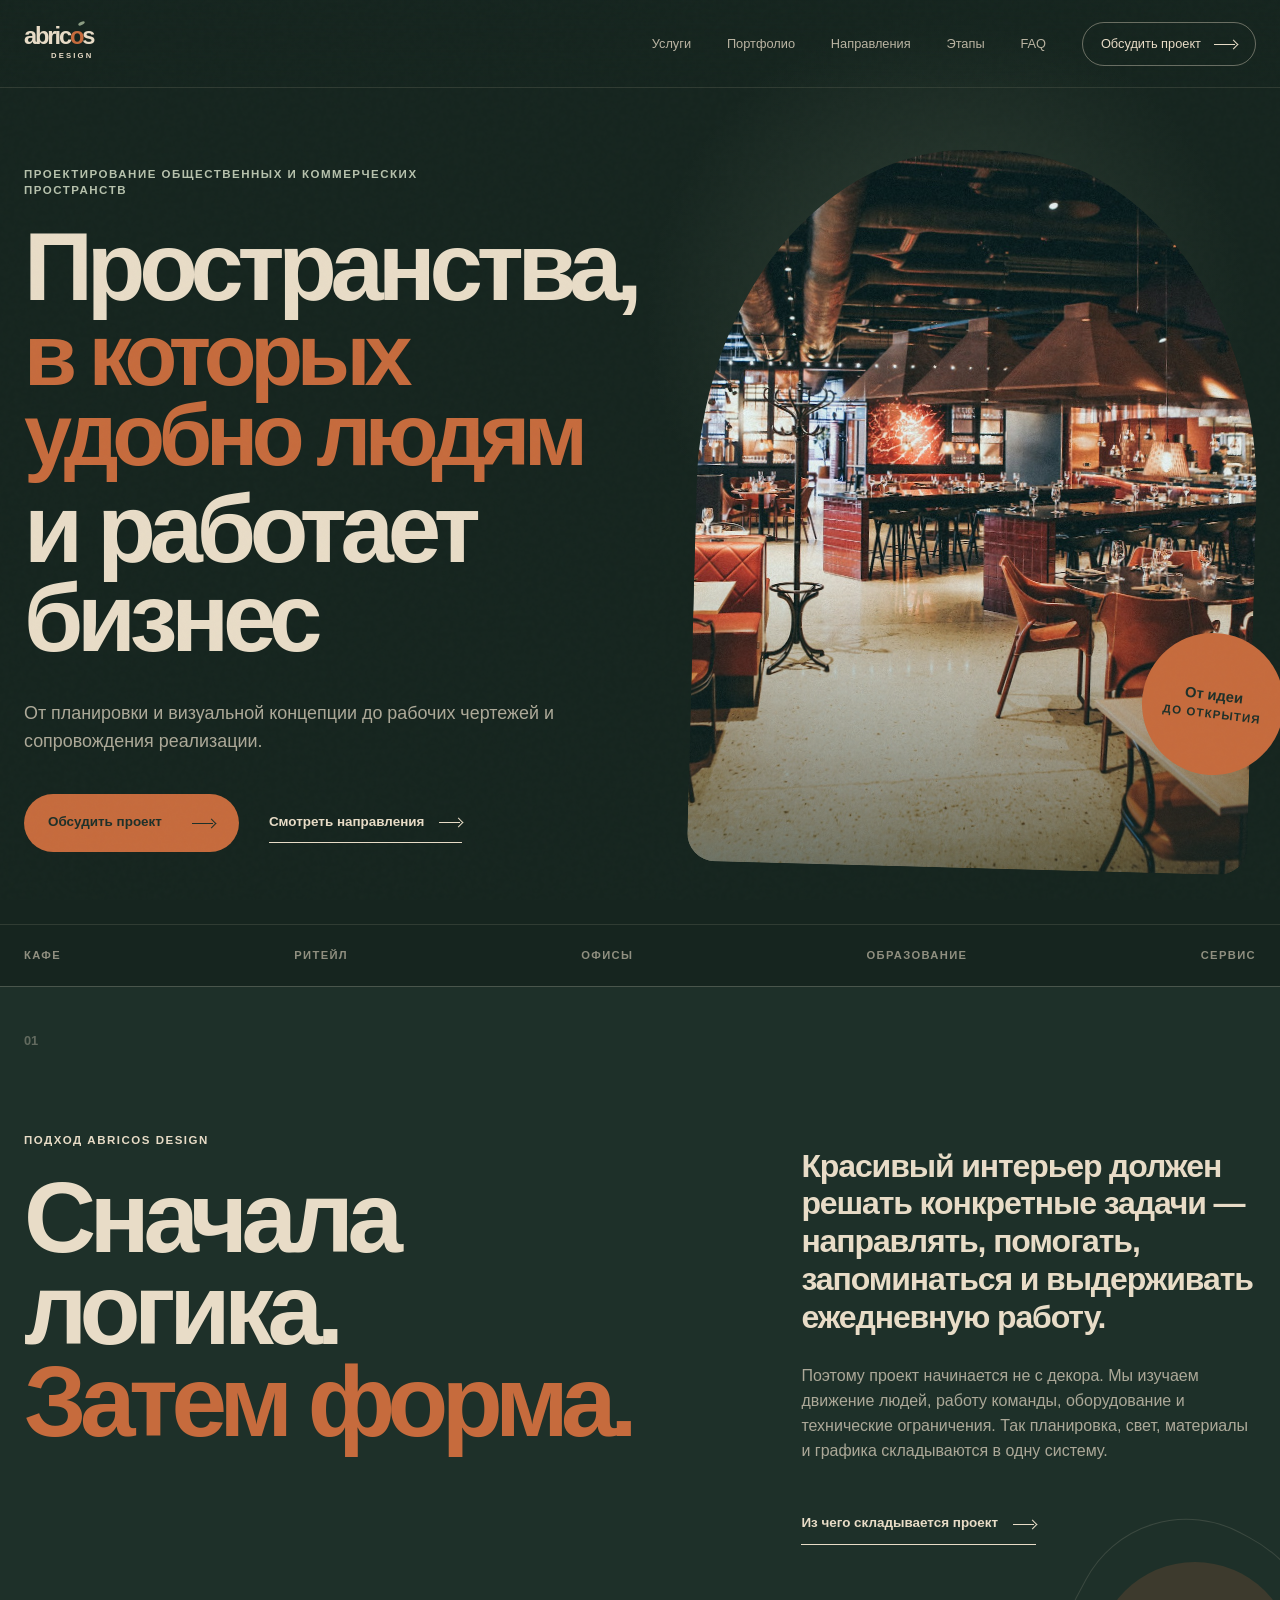
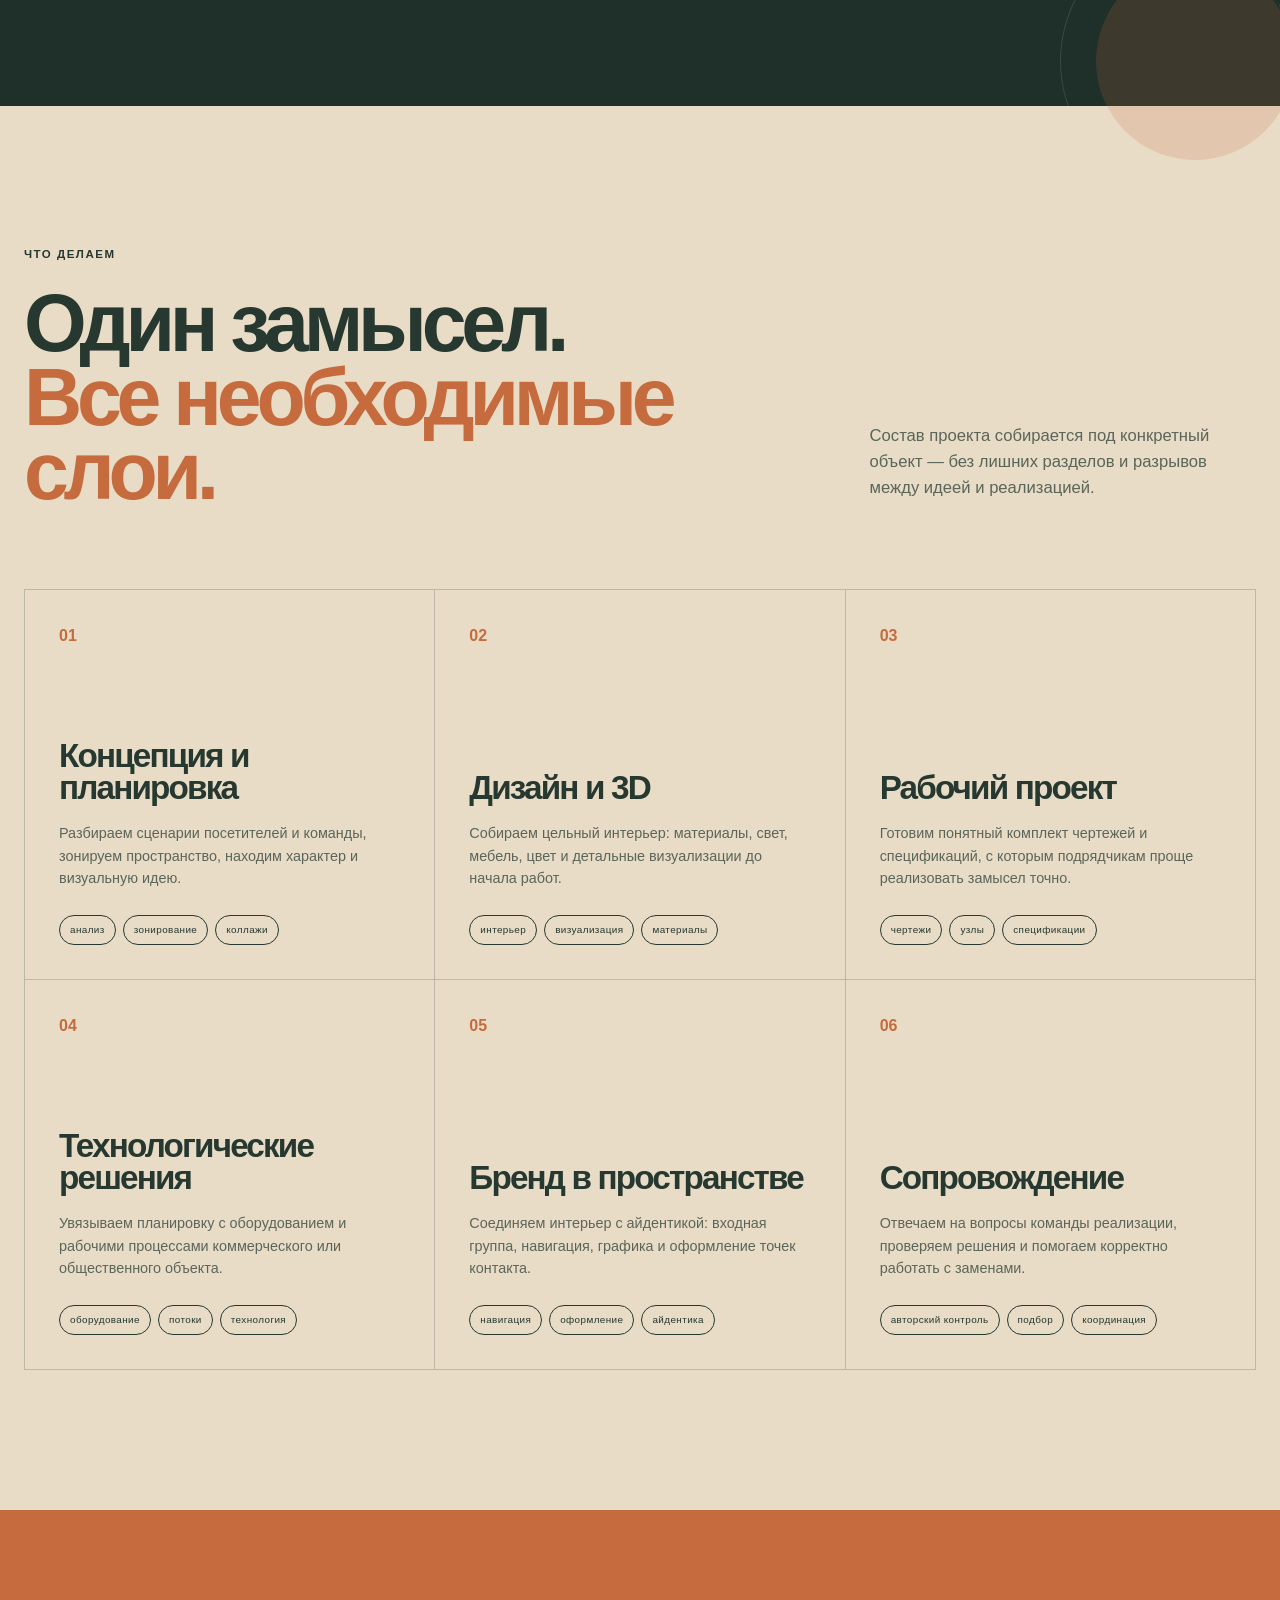
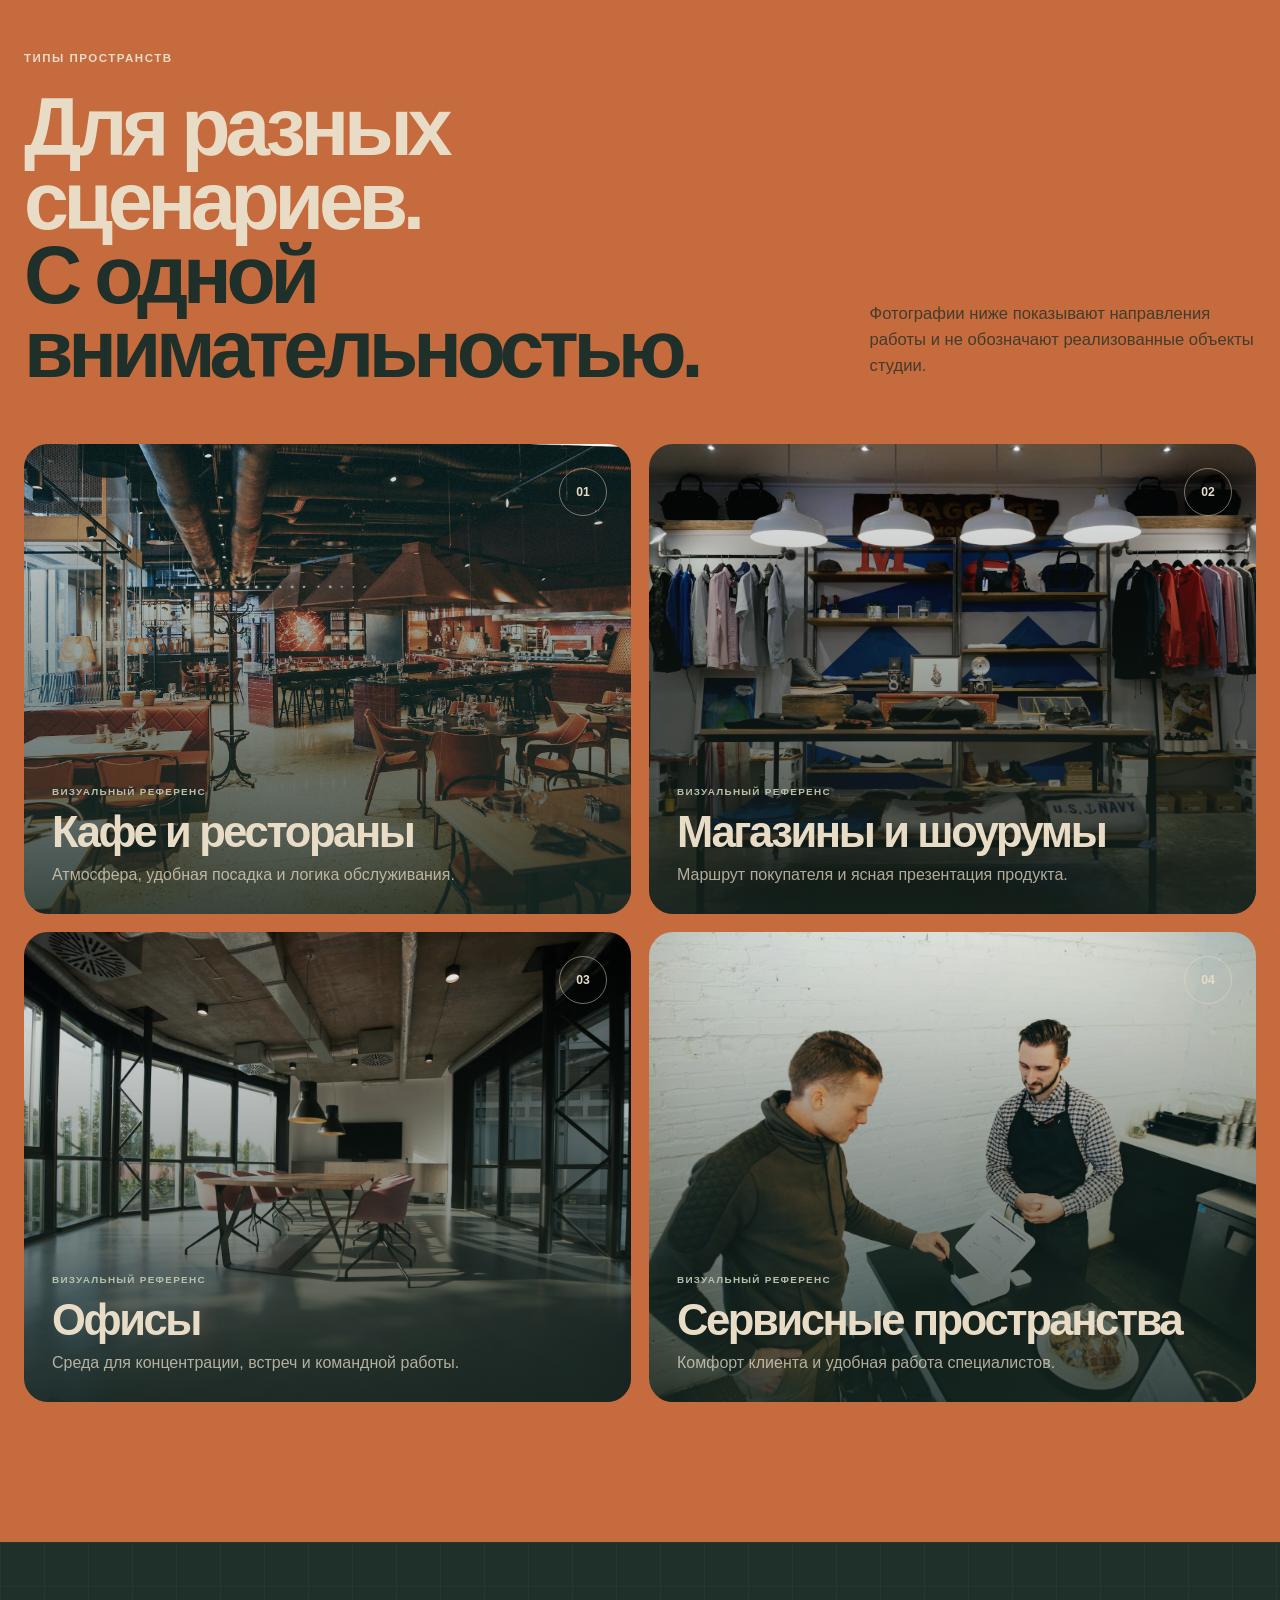
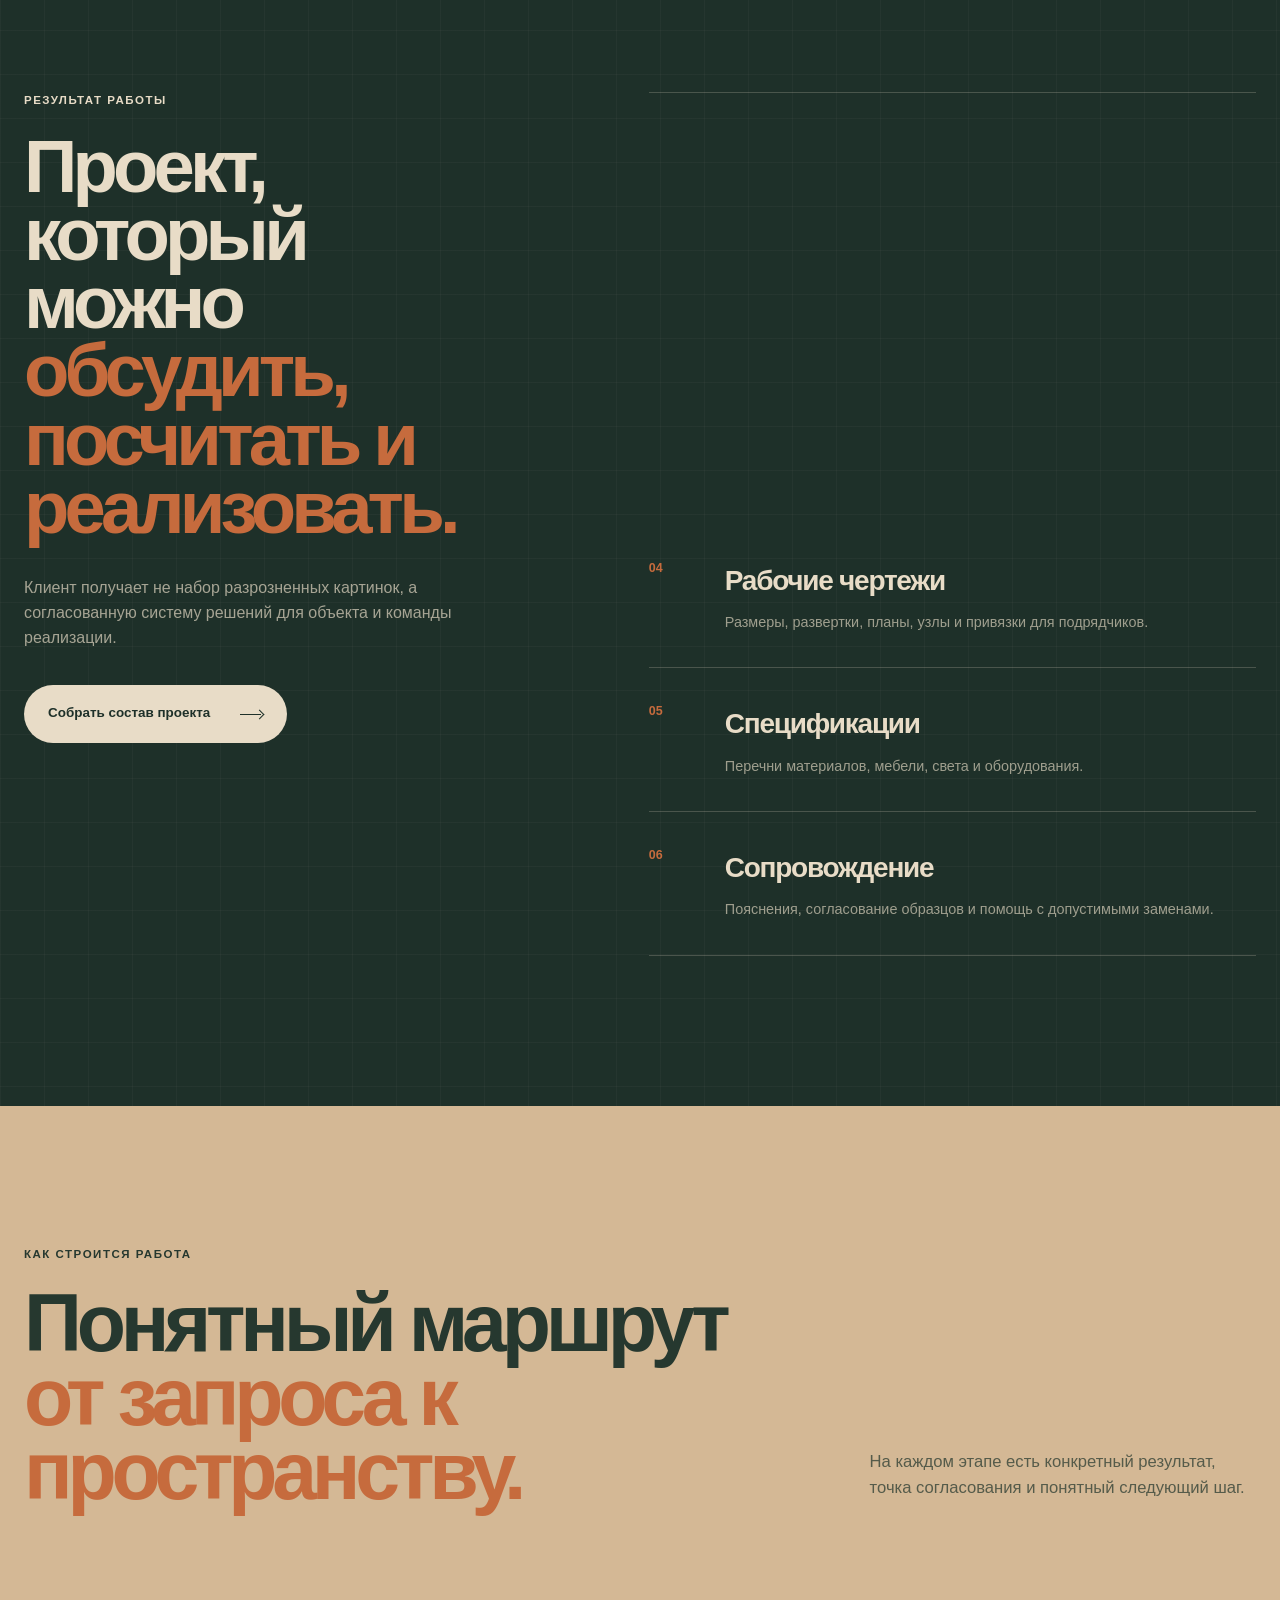
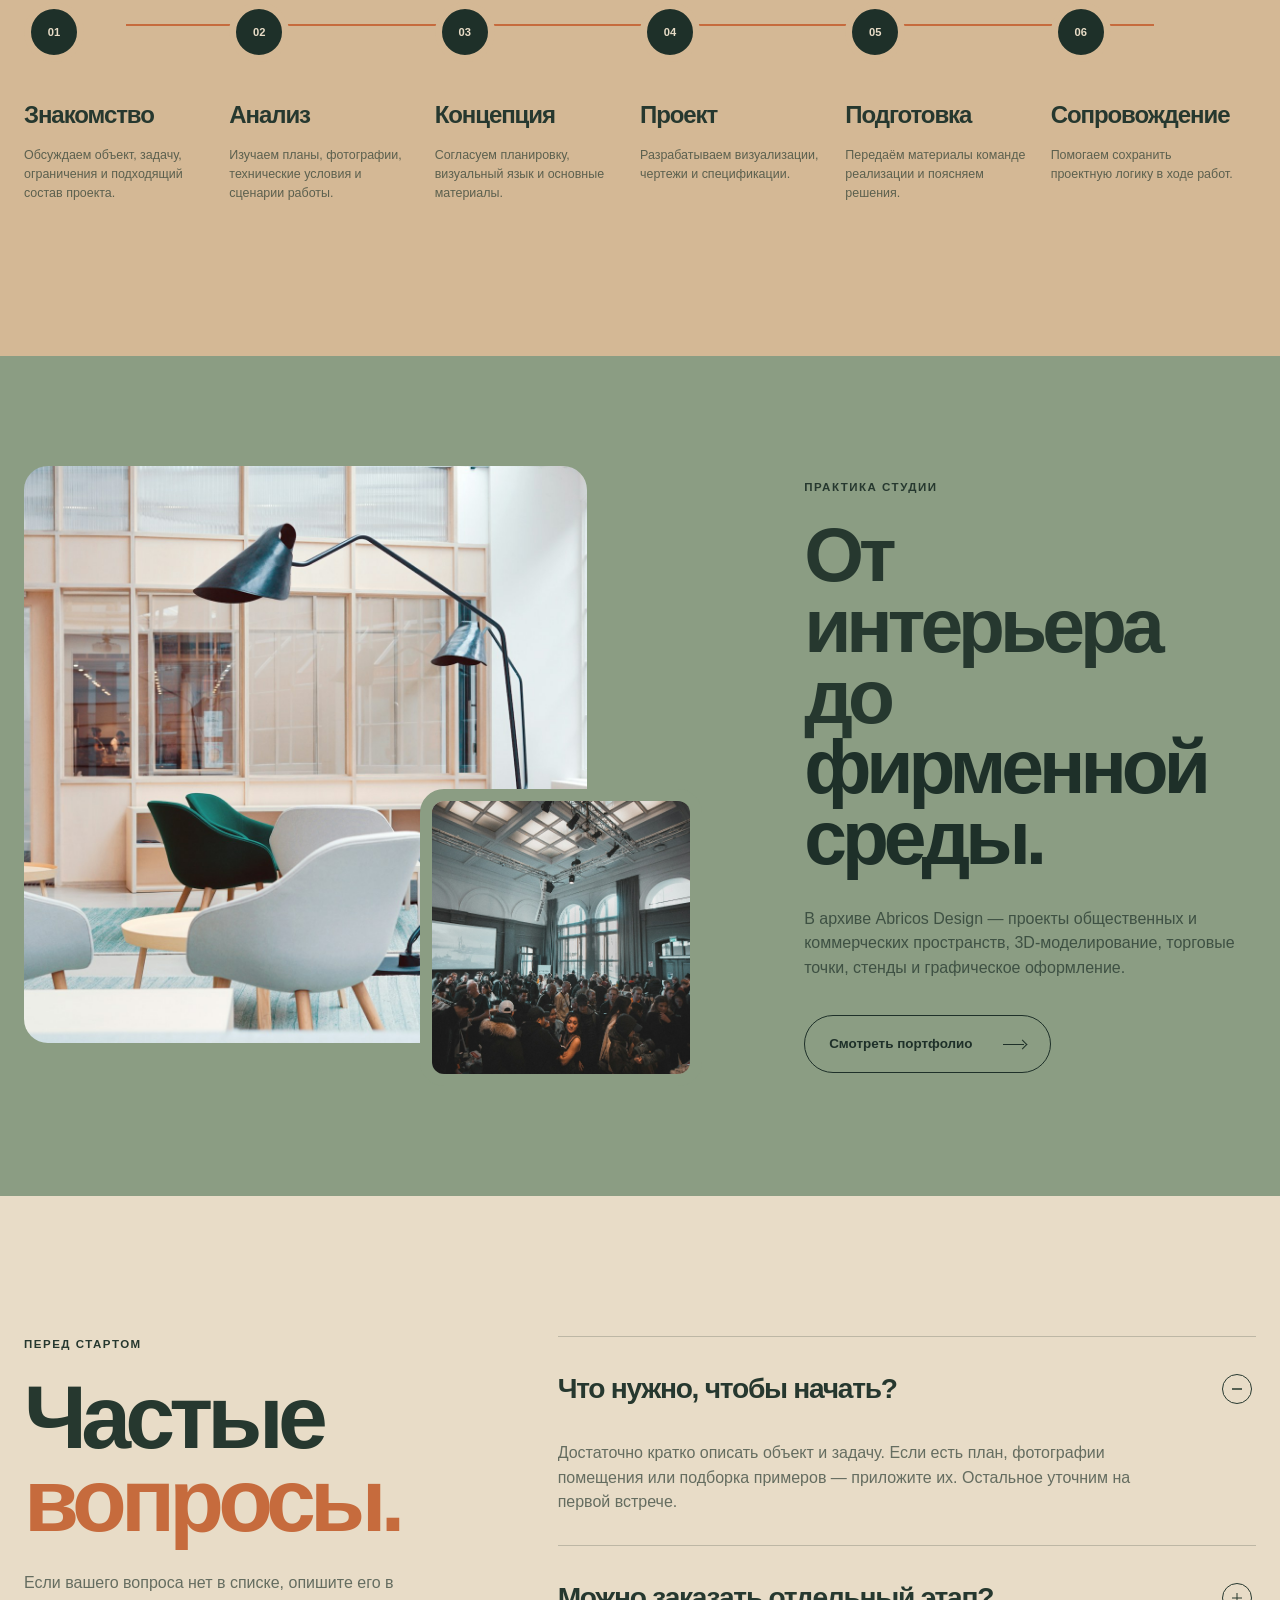
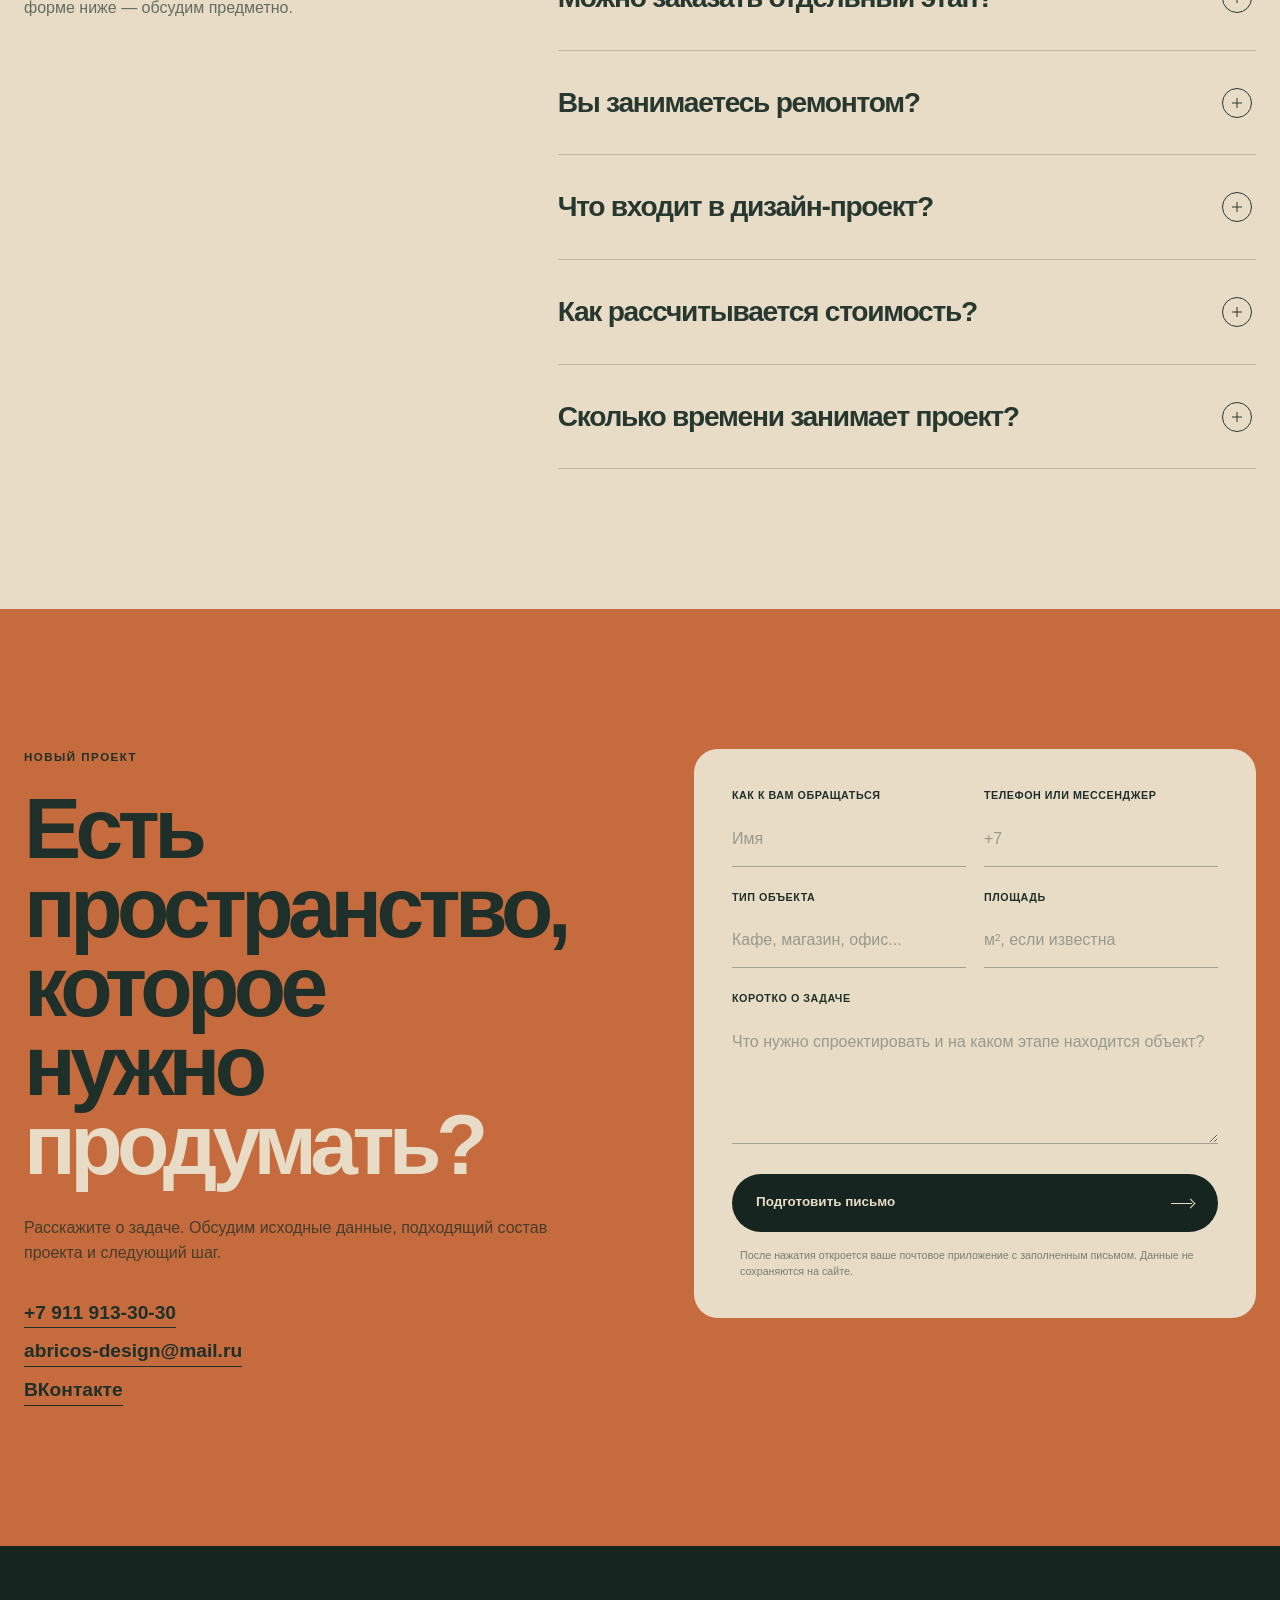
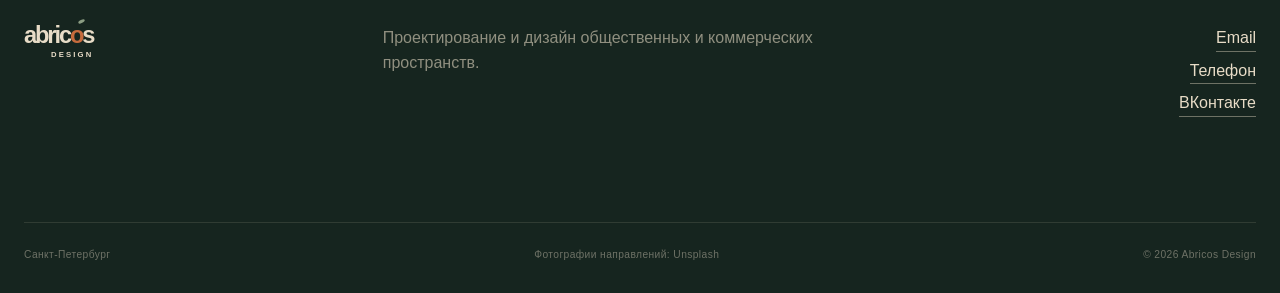
==== index.html @ 8f0a61aa "Convert site to vanilla HTML CSS and JavaScript" ====
<!doctype html>
<html lang="ru">
  <head>
    <meta charset="utf-8">
    <meta name="viewport" content="width=device-width, initial-scale=1">
    <meta name="description" content="Концепции, дизайн-проекты, рабочая документация и сопровождение реализации общественных и коммерческих интерьеров.">
    <meta property="og:title" content="Abricos Design — пространства для бизнеса">
    <meta property="og:description" content="Проектирование, дизайн и сопровождение реализации общественных и коммерческих интерьеров.">
    <meta property="og:type" content="website">
    <meta property="og:locale" content="ru_RU">
    <meta property="og:image" content="./og-v2.png">
    <meta name="twitter:card" content="summary_large_image">
    <meta name="twitter:title" content="Abricos Design — пространства для бизнеса">
    <meta name="twitter:description" content="Проектирование, дизайн и сопровождение реализации общественных и коммерческих интерьеров.">
    <meta name="twitter:image" content="./og-v2.png">
    <title>Abricos Design — проектирование коммерческих пространств</title>
    <link rel="icon" href="./favicon.svg" type="image/svg+xml">
    <link rel="stylesheet" href="./styles.css">
    <script>document.documentElement.classList.add("js");</script>
    <script src="./script.js" defer></script>
  </head>
  <body>
    <main>
      <header class="site-header">
        <a class="site-header__logo" href="#top" aria-label="Abricos Design — на главную">
          <span class="logo" aria-label="Abricos Design">
            <span class="logo__word">abric<span class="logo__fruit">o</span>s</span>
            <span class="logo__sub">design</span>
          </span>
        </a>
        <button
          class="menu-toggle"
          type="button"
          aria-expanded="false"
          aria-controls="main-navigation"
          aria-label="Открыть меню"
        >
          <span></span>
          <span></span>
        </button>
        <nav id="main-navigation" class="site-nav" aria-label="Основная навигация">
          <a href="#services">Услуги</a>
          <a href="./portfolio/">Портфолио</a>
          <a href="#directions">Направления</a>
          <a href="#process">Этапы</a>
          <a href="#faq">FAQ</a>
          <a class="site-nav__contact" href="#contact">
            Обсудить проект
            <span class="arrow-mark" aria-hidden="true"></span>
          </a>
        </nav>
      </header>

      <section class="hero" id="top">
        <div class="hero__content">
          <p class="eyebrow hero__eyebrow">Проектирование общественных и коммерческих пространств</p>
          <h1>
            Пространства,
            <span>в которых удобно людям</span>
            и работает бизнес
          </h1>
          <p class="hero__lead">
            От планировки и визуальной концепции до рабочих чертежей и сопровождения реализации.
          </p>
          <div class="hero__actions">
            <a class="button button--primary" href="#contact">
              Обсудить проект
              <span class="arrow-mark" aria-hidden="true"></span>
            </a>
            <a class="text-link" href="#directions">
              Смотреть направления
              <span class="arrow-mark" aria-hidden="true"></span>
            </a>
          </div>
        </div>

        <div class="hero__visual" aria-label="Современный интерьер ресторана">
          <div class="hero__arch">
            <img src="./images/hero-restaurant.jpg" alt="Интерьер современного ресторана в тёплых природных оттенках">
          </div>
          <div class="hero__note">
            <span>От идеи</span>
            <strong>до открытия</strong>
          </div>
        </div>

        <div class="hero__types" aria-label="Типы объектов">
          <span>Кафе</span>
          <span>Ритейл</span>
          <span>Офисы</span>
          <span>Образование</span>
          <span>Сервис</span>
        </div>
      </section>

      <section class="manifesto section-dark" id="about">
        <div class="section-index" aria-hidden="true">01</div>
        <div class="manifesto__title" data-reveal>
          <p class="eyebrow">Подход Abricos Design</p>
          <h2>Сначала логика.<br><em>Затем форма.</em></h2>
        </div>
        <div class="manifesto__copy" data-reveal>
          <p class="manifesto__lead">
            Красивый интерьер должен решать конкретные задачи — направлять, помогать, запоминаться и выдерживать ежедневную работу.
          </p>
          <p>
            Поэтому проект начинается не с декора. Мы изучаем движение людей, работу команды, оборудование и технические ограничения. Так планировка, свет, материалы и графика складываются в одну систему.
          </p>
          <a class="text-link text-link--light" href="#services">
            Из чего складывается проект
            <span class="arrow-mark" aria-hidden="true"></span>
          </a>
        </div>
        <div class="apricot-shape" aria-hidden="true"><span></span></div>
      </section>

      <section class="services section-light" id="services">
        <div class="section-heading" data-reveal>
          <div>
            <p class="eyebrow">Что делаем</p>
            <h2>Один замысел.<br><em>Все необходимые слои.</em></h2>
          </div>
          <p>
            Состав проекта собирается под конкретный объект — без лишних разделов и разрывов между идеей и реализацией.
          </p>
        </div>
        <div class="services__grid">
          <article class="service-card" data-reveal>
            <div class="service-card__number">01</div>
            <h3>Концепция и планировка</h3>
            <p>Разбираем сценарии посетителей и команды, зонируем пространство, находим характер и визуальную идею.</p>
            <div class="service-card__tags" aria-label="Состав услуги">
              <span>анализ</span><span>зонирование</span><span>коллажи</span>
            </div>
          </article>
          <article class="service-card" data-reveal>
            <div class="service-card__number">02</div>
            <h3>Дизайн и 3D</h3>
            <p>Собираем цельный интерьер: материалы, свет, мебель, цвет и детальные визуализации до начала работ.</p>
            <div class="service-card__tags" aria-label="Состав услуги">
              <span>интерьер</span><span>визуализация</span><span>материалы</span>
            </div>
          </article>
          <article class="service-card" data-reveal>
            <div class="service-card__number">03</div>
            <h3>Рабочий проект</h3>
            <p>Готовим понятный комплект чертежей и спецификаций, с которым подрядчикам проще реализовать замысел точно.</p>
            <div class="service-card__tags" aria-label="Состав услуги">
              <span>чертежи</span><span>узлы</span><span>спецификации</span>
            </div>
          </article>
          <article class="service-card" data-reveal>
            <div class="service-card__number">04</div>
            <h3>Технологические решения</h3>
            <p>Увязываем планировку с оборудованием и рабочими процессами коммерческого или общественного объекта.</p>
            <div class="service-card__tags" aria-label="Состав услуги">
              <span>оборудование</span><span>потоки</span><span>технология</span>
            </div>
          </article>
          <article class="service-card" data-reveal>
            <div class="service-card__number">05</div>
            <h3>Бренд в пространстве</h3>
            <p>Соединяем интерьер с айдентикой: входная группа, навигация, графика и оформление точек контакта.</p>
            <div class="service-card__tags" aria-label="Состав услуги">
              <span>навигация</span><span>оформление</span><span>айдентика</span>
            </div>
          </article>
          <article class="service-card" data-reveal>
            <div class="service-card__number">06</div>
            <h3>Сопровождение</h3>
            <p>Отвечаем на вопросы команды реализации, проверяем решения и помогаем корректно работать с заменами.</p>
            <div class="service-card__tags" aria-label="Состав услуги">
              <span>авторский контроль</span><span>подбор</span><span>координация</span>
            </div>
          </article>
        </div>
      </section>

      <section class="directions" id="directions">
        <div class="section-heading section-heading--compact" data-reveal>
          <div>
            <p class="eyebrow">Типы пространств</p>
            <h2>Для разных сценариев.<br><em>С одной внимательностью.</em></h2>
          </div>
          <p>Фотографии ниже показывают направления работы и не обозначают реализованные объекты студии.</p>
        </div>
        <div class="directions__grid">
          <article class="direction-card direction-card--wide" data-reveal>
            <img src="./images/hero-restaurant.jpg" alt="">
            <div class="direction-card__shade"></div>
            <div class="direction-card__number">01</div>
            <div class="direction-card__content">
              <span>Визуальный референс</span>
              <h3>Кафе и рестораны</h3>
              <p>Атмосфера, удобная посадка и логика обслуживания.</p>
            </div>
          </article>
          <article class="direction-card" data-reveal>
            <img src="./images/retail.jpg" alt="">
            <div class="direction-card__shade"></div>
            <div class="direction-card__number">02</div>
            <div class="direction-card__content">
              <span>Визуальный референс</span>
              <h3>Магазины и шоурумы</h3>
              <p>Маршрут покупателя и ясная презентация продукта.</p>
            </div>
          </article>
          <article class="direction-card" data-reveal>
            <img src="./images/office.jpg" alt="">
            <div class="direction-card__shade"></div>
            <div class="direction-card__number">03</div>
            <div class="direction-card__content">
              <span>Визуальный референс</span>
              <h3>Офисы</h3>
              <p>Среда для концентрации, встреч и командной работы.</p>
            </div>
          </article>
          <article class="direction-card direction-card--wide" data-reveal>
            <img src="./images/service.jpg" alt="">
            <div class="direction-card__shade"></div>
            <div class="direction-card__number">04</div>
            <div class="direction-card__content">
              <span>Визуальный референс</span>
              <h3>Сервисные пространства</h3>
              <p>Комфорт клиента и удобная работа специалистов.</p>
            </div>
          </article>
        </div>
      </section>

      <section class="deliverables section-dark">
        <div class="deliverables__intro" data-reveal>
          <p class="eyebrow">Результат работы</p>
          <h2>Проект, который можно <em>обсудить, посчитать и реализовать.</em></h2>
          <p>
            Клиент получает не набор разрозненных картинок, а согласованную систему решений для объекта и команды реализации.
          </p>
          <a class="button button--sand" href="#contact">
            Собрать состав проекта
            <span class="arrow-mark" aria-hidden="true"></span>
          </a>
        </div>
        <div class="deliverables__list">
          <article data-reveal>
            <span>01</span>
            <div><h3>Планировочная логика</h3><p>Функциональные зоны, маршруты и расстановка оборудования.</p></div>
          </article>
          <article data-reveal>
            <span>02</span>
            <div><h3>Визуальная концепция</h3><p>Коллажи, палитра, материалы и ключевые образные решения.</p></div>
          </article>
          <article data-reveal>
            <span>03</span>
            <div><h3>3D-визуализации</h3><p>Понятное представление будущего интерьера до реализации.</p></div>
          </article>
          <article data-reveal>
            <span>04</span>
            <div><h3>Рабочие чертежи</h3><p>Размеры, развертки, планы, узлы и привязки для подрядчиков.</p></div>
          </article>
          <article data-reveal>
            <span>05</span>
            <div><h3>Спецификации</h3><p>Перечни материалов, мебели, света и оборудования.</p></div>
          </article>
          <article data-reveal>
            <span>06</span>
            <div><h3>Сопровождение</h3><p>Пояснения, согласование образцов и помощь с допустимыми заменами.</p></div>
          </article>
        </div>
      </section>

      <section class="process section-light" id="process">
        <div class="section-heading" data-reveal>
          <div>
            <p class="eyebrow">Как строится работа</p>
            <h2>Понятный маршрут<br><em>от запроса к пространству.</em></h2>
          </div>
          <p>На каждом этапе есть конкретный результат, точка согласования и понятный следующий шаг.</p>
        </div>
        <div class="process-ribbon" data-reveal>
          <div class="process-ribbon__line" aria-hidden="true"></div>
          <article class="process-step">
            <div class="process-step__dot"><span>01</span></div>
            <h3>Знакомство</h3>
            <p>Обсуждаем объект, задачу, ограничения и подходящий состав проекта.</p>
          </article>
          <article class="process-step">
            <div class="process-step__dot"><span>02</span></div>
            <h3>Анализ</h3>
            <p>Изучаем планы, фотографии, технические условия и сценарии работы.</p>
          </article>
          <article class="process-step">
            <div class="process-step__dot"><span>03</span></div>
            <h3>Концепция</h3>
            <p>Согласуем планировку, визуальный язык и основные материалы.</p>
          </article>
          <article class="process-step">
            <div class="process-step__dot"><span>04</span></div>
            <h3>Проект</h3>
            <p>Разрабатываем визуализации, чертежи и спецификации.</p>
          </article>
          <article class="process-step">
            <div class="process-step__dot"><span>05</span></div>
            <h3>Подготовка</h3>
            <p>Передаём материалы команде реализации и поясняем решения.</p>
          </article>
          <article class="process-step">
            <div class="process-step__dot"><span>06</span></div>
            <h3>Сопровождение</h3>
            <p>Помогаем сохранить проектную логику в ходе работ.</p>
          </article>
        </div>
      </section>

      <section class="archive">
        <div class="archive__collage" data-reveal>
          <div class="archive__image archive__image--main">
            <img src="./images/workspace.jpg" alt="Современное общественное пространство с открытой планировкой">
          </div>
          <div class="archive__image archive__image--side">
            <img src="./images/hospitality.jpg" alt="Интерьер пространства для встреч и событий">
          </div>
        </div>
        <div class="archive__copy" data-reveal>
          <p class="eyebrow">Практика студии</p>
          <h2>От интерьера<br>до <em>фирменной среды.</em></h2>
          <p>
            В архиве Abricos Design — проекты общественных и коммерческих пространств, 3D-моделирование, торговые точки, стенды и графическое оформление.
          </p>
          <a class="button button--outline" href="./portfolio/">
            Смотреть портфолио
            <span class="arrow-mark" aria-hidden="true"></span>
          </a>
        </div>
      </section>

      <section class="faq" id="faq">
        <div class="faq__heading" data-reveal>
          <p class="eyebrow">Перед стартом</p>
          <h2>Частые<br><em>вопросы.</em></h2>
          <p>Если вашего вопроса нет в списке, опишите его в форме ниже — обсудим предметно.</p>
        </div>
        <div class="faq__list" data-reveal>
          <article class="faq-item faq-item--open">
            <button type="button" aria-expanded="true" aria-controls="faq-answer-0">
              <span>Что нужно, чтобы начать?</span><i aria-hidden="true"></i>
            </button>
            <div class="faq-item__answer" id="faq-answer-0" aria-hidden="false">
              <p>Достаточно кратко описать объект и задачу. Если есть план, фотографии помещения или подборка примеров — приложите их. Остальное уточним на первой встрече.</p>
            </div>
          </article>
          <article class="faq-item">
            <button type="button" aria-expanded="false" aria-controls="faq-answer-1">
              <span>Можно заказать отдельный этап?</span><i aria-hidden="true"></i>
            </button>
            <div class="faq-item__answer" id="faq-answer-1" aria-hidden="true">
              <p>Да. Состав работ подбирается под задачу: это может быть концепция, планировочное решение, визуализация, рабочая документация или сопровождение.</p>
            </div>
          </article>
          <article class="faq-item">
            <button type="button" aria-expanded="false" aria-controls="faq-answer-2">
              <span>Вы занимаетесь ремонтом?</span><i aria-hidden="true"></i>
            </button>
            <div class="faq-item__answer" id="faq-answer-2" aria-hidden="true">
              <p>Студия проектирует пространство и сопровождает реализацию. Формат взаимодействия с подрядчиками и объём участия в ремонтных работах обсуждаются отдельно.</p>
            </div>
          </article>
          <article class="faq-item">
            <button type="button" aria-expanded="false" aria-controls="faq-answer-3">
              <span>Что входит в дизайн-проект?</span><i aria-hidden="true"></i>
            </button>
            <div class="faq-item__answer" id="faq-answer-3" aria-hidden="true">
              <p>Состав зависит от объекта. Обычно это планировка, концепция, визуализации, рабочие чертежи и спецификации. Точный перечень фиксируется до начала работ.</p>
            </div>
          </article>
          <article class="faq-item">
            <button type="button" aria-expanded="false" aria-controls="faq-answer-4">
              <span>Как рассчитывается стоимость?</span><i aria-hidden="true"></i>
            </button>
            <div class="faq-item__answer" id="faq-answer-4" aria-hidden="true">
              <p>После уточнения площади, назначения объекта, состава документации и уровня сопровождения. Так расчёт отражает реальный объём задачи.</p>
            </div>
          </article>
          <article class="faq-item">
            <button type="button" aria-expanded="false" aria-controls="faq-answer-5">
              <span>Сколько времени занимает проект?</span><i aria-hidden="true"></i>
            </button>
            <div class="faq-item__answer" id="faq-answer-5" aria-hidden="true">
              <p>Срок зависит от масштаба, состава работ и скорости согласований. Предварительный график формируется после знакомства с исходными данными.</p>
            </div>
          </article>
        </div>
      </section>

      <section class="contact" id="contact">
        <div class="contact__intro" data-reveal>
          <p class="eyebrow">Новый проект</p>
          <h2>Есть пространство, которое нужно <em>продумать?</em></h2>
          <p>Расскажите о задаче. Обсудим исходные данные, подходящий состав проекта и следующий шаг.</p>
          <div class="contact__direct">
            <a href="tel:+79119133030">+7 911 913-30-30</a>
            <a href="mailto:abricos-design@mail.ru">abricos-design@mail.ru</a>
            <a href="https://vk.com/abricosdesign" target="_blank" rel="noopener noreferrer">ВКонтакте</a>
          </div>
        </div>
        <form class="brief-form" action="mailto:abricos-design@mail.ru" method="post" enctype="text/plain" data-reveal>
          <div class="brief-form__row">
            <label>
              <span>Как к вам обращаться</span>
              <input name="name" type="text" autocomplete="name" placeholder="Имя" required>
            </label>
            <label>
              <span>Телефон или мессенджер</span>
              <input name="contact" type="text" autocomplete="tel" placeholder="+7" required>
            </label>
          </div>
          <div class="brief-form__row">
            <label>
              <span>Тип объекта</span>
              <input name="object" type="text" placeholder="Кафе, магазин, офис..." required>
            </label>
            <label>
              <span>Площадь</span>
              <input name="area" type="text" inputmode="numeric" placeholder="м², если известна">
            </label>
          </div>
          <label>
            <span>Коротко о задаче</span>
            <textarea name="message" rows="4" placeholder="Что нужно спроектировать и на каком этапе находится объект?" required></textarea>
          </label>
          <button class="button button--dark" type="submit">
            Подготовить письмо
            <span class="arrow-mark" aria-hidden="true"></span>
          </button>
          <p class="brief-form__note">
            После нажатия откроется ваше почтовое приложение с заполненным письмом. Данные не сохраняются на сайте.
          </p>
        </form>
      </section>

      <footer class="footer">
        <a href="#top" aria-label="Abricos Design — наверх">
          <span class="logo" aria-label="Abricos Design">
            <span class="logo__word">abric<span class="logo__fruit">o</span>s</span>
            <span class="logo__sub">design</span>
          </span>
        </a>
        <p>Проектирование и дизайн общественных и коммерческих пространств.</p>
        <div class="footer__links">
          <a href="mailto:abricos-design@mail.ru">Email</a>
          <a href="tel:+79119133030">Телефон</a>
          <a href="https://vk.com/abricosdesign" target="_blank" rel="noopener noreferrer">ВКонтакте</a>
        </div>
        <div class="footer__bottom">
          <span>Санкт-Петербург</span>
          <span>Фотографии направлений: Unsplash</span>
          <span>© <span data-year>2026</span> Abricos Design</span>
        </div>
      </footer>
    </main>
  </body>
</html>
---- styles.css ----
:root {
  --forest: #1e3029;
  --forest-deep: #16251f;
  --moss: #606c38;
  --sage: #8b9d83;
  --sage-soft: #b7c2ad;
  --sand: #e8dcc7;
  --oat: #d4b895;
  --clay: #b08b6e;
  --terracotta: #c66b3d;
  --ink: #26382f;
  --line: rgba(38, 56, 47, 0.22);
  --light-line: rgba(232, 220, 199, 0.22);
  --radius: 24px;
  --page: min(1280px, calc(100vw - 48px));
  --font-grotesk: "Helvetica Neue", Helvetica, Arial, sans-serif;
}

* {
  box-sizing: border-box;
}

html {
  scroll-behavior: smooth;
  background: var(--forest);
}

body {
  margin: 0;
  color: var(--ink);
  background: var(--sand);
  font-family: var(--font-grotesk);
  font-size: 16px;
  line-height: 1.55;
  overflow-x: hidden;
}

body::before {
  position: fixed;
  z-index: 100;
  inset: 0;
  content: "";
  pointer-events: none;
  opacity: 0.022;
  background-image: url("data:image/svg+xml,%3Csvg viewBox='0 0 180 180' xmlns='http://www.w3.org/2000/svg'%3E%3Cfilter id='n'%3E%3CfeTurbulence type='fractalNoise' baseFrequency='.9' numOctaves='3' stitchTiles='stitch'/%3E%3C/filter%3E%3Crect width='100%25' height='100%25' filter='url(%23n)' opacity='.8'/%3E%3C/svg%3E");
}

::selection {
  color: var(--sand);
  background: var(--terracotta);
}

a {
  color: inherit;
  text-decoration: none;
}

button,
input,
textarea {
  font: inherit;
}

button,
a {
  -webkit-tap-highlight-color: transparent;
}

img {
  display: block;
  width: 100%;
}

main {
  overflow: clip;
}

h1,
h2,
h3,
p {
  margin-top: 0;
}

h1,
h2 {
  margin-bottom: 0;
  font-weight: 800;
  letter-spacing: -0.065em;
  line-height: 0.92;
}

h2 {
  font-size: clamp(3rem, 6.6vw, 7.1rem);
}

h2 em,
h1 span {
  display: block;
  color: var(--terracotta);
  font-family: inherit;
  font-weight: 800;
}

h2 em {
  font-style: normal;
}

em {
  font-style: normal;
}

.eyebrow {
  margin-bottom: 24px;
  font-size: 0.72rem;
  font-weight: 650;
  letter-spacing: 0.13em;
  line-height: 1.4;
  text-transform: uppercase;
}

.section-light {
  background: var(--sand);
}

.section-dark {
  color: var(--sand);
  background: var(--forest);
}

.js [data-reveal] {
  opacity: 0;
  transform: translateY(28px);
  transition: opacity 650ms ease, transform 650ms ease;
}

.js [data-reveal].is-visible {
  opacity: 1;
  transform: translateY(0);
}

.logo {
  display: inline-flex;
  flex-direction: column;
  width: max-content;
  line-height: 0.8;
}

.logo__word {
  color: var(--sand);
  font-size: 1.48rem;
  font-weight: 620;
  letter-spacing: -0.09em;
}

.logo__fruit {
  position: relative;
  color: var(--terracotta);
  font-family: inherit;
  font-style: normal;
}

.logo__fruit::after {
  position: absolute;
  top: -0.08em;
  right: -0.12em;
  width: 0.28em;
  height: 0.12em;
  content: "";
  border-radius: 100%;
  background: var(--sage);
  transform: rotate(-28deg);
}

.logo__sub {
  align-self: flex-end;
  margin-top: 7px;
  color: var(--sand);
  font-size: 0.48rem;
  font-weight: 620;
  letter-spacing: 0.28em;
  text-transform: uppercase;
}

.site-header {
  position: fixed;
  z-index: 50;
  top: 0;
  left: 0;
  display: grid;
  grid-template-columns: auto 1fr;
  align-items: center;
  width: 100%;
  height: 88px;
  padding: 0 max(24px, calc((100vw - 1280px) / 2));
  color: var(--sand);
  border-bottom: 1px solid rgba(232, 220, 199, 0.12);
  background: linear-gradient(180deg, rgba(22, 37, 31, 0.74), rgba(22, 37, 31, 0));
  transition: height 300ms ease, background 300ms ease, backdrop-filter 300ms ease;
}

.site-header--scrolled {
  height: 72px;
  background: rgba(22, 37, 31, 0.92);
  backdrop-filter: blur(16px);
}

.site-header__logo {
  position: relative;
  z-index: 2;
}

.site-nav {
  display: flex;
  align-items: center;
  justify-content: flex-end;
  gap: clamp(18px, 2.8vw, 42px);
  font-size: 0.8rem;
}

.site-nav > a:not(.site-nav__contact) {
  position: relative;
  opacity: 0.78;
  transition: opacity 220ms ease;
}

.site-nav > a:not(.site-nav__contact)::after {
  position: absolute;
  right: 0;
  bottom: -6px;
  left: 0;
  height: 1px;
  content: "";
  background: var(--terracotta);
  transform: scaleX(0);
  transform-origin: right;
  transition: transform 240ms ease;
}

.site-nav > a:hover {
  opacity: 1;
}

.site-nav > a:hover::after {
  transform: scaleX(1);
  transform-origin: left;
}

.site-nav__contact {
  display: inline-flex;
  align-items: center;
  min-height: 44px;
  padding: 0 18px;
  gap: 13px;
  border: 1px solid rgba(232, 220, 199, 0.4);
  border-radius: 999px;
  transition: color 240ms ease, background 240ms ease;
}

.site-nav__contact:hover {
  color: var(--forest);
  background: var(--sand);
}

.arrow-mark {
  position: relative;
  display: inline-block;
  flex: 0 0 auto;
  width: 23px;
  height: 10px;
  transition: transform 220ms ease;
}

.arrow-mark::before {
  position: absolute;
  top: 50%;
  left: 0;
  width: 21px;
  height: 1px;
  content: "";
  background: currentColor;
}

.arrow-mark::after {
  position: absolute;
  top: 2px;
  right: 0;
  width: 6px;
  height: 6px;
  content: "";
  border-top: 1px solid currentColor;
  border-right: 1px solid currentColor;
  transform: rotate(45deg);
}

a:hover > .arrow-mark,
button:hover > .arrow-mark {
  transform: translateX(4px);
}

.menu-toggle {
  display: none;
  border: 0;
  background: transparent;
}

.hero {
  position: relative;
  display: grid;
  grid-template-columns: minmax(0, 1.05fr) minmax(380px, 0.95fr);
  min-height: 100svh;
  padding: clamp(150px, 16vh, 190px) max(24px, calc((100vw - 1280px) / 2)) 118px;
  color: var(--sand);
  background:
    radial-gradient(circle at 74% 32%, rgba(139, 157, 131, 0.23), transparent 26%),
    var(--forest-deep);
}

.hero__content {
  position: relative;
  z-index: 2;
  align-self: center;
  max-width: 770px;
  padding-right: 32px;
}

.hero__eyebrow {
  max-width: 470px;
  color: var(--sage-soft);
}

.hero h1 {
  max-width: 860px;
  font-size: clamp(3.65rem, 7.5vw, 8.2rem);
}

.hero h1 span {
  margin: 0.06em 0 0.12em;
  font-size: 0.9em;
  font-style: normal;
}

.hero__lead {
  max-width: 540px;
  margin: 38px 0 0;
  color: rgba(232, 220, 199, 0.72);
  font-size: clamp(1rem, 1.4vw, 1.22rem);
}

.hero__actions {
  display: flex;
  align-items: center;
  margin-top: 38px;
  gap: 30px;
}

.button {
  display: inline-flex;
  align-items: center;
  justify-content: space-between;
  min-height: 58px;
  padding: 0 24px;
  gap: 30px;
  border: 0;
  border-radius: 999px;
  cursor: pointer;
  font-size: 0.84rem;
  font-weight: 650;
  transition: color 240ms ease, background 240ms ease, transform 240ms ease;
}

.button:hover {
  transform: translateY(-2px);
}

.button--primary {
  color: var(--forest);
  background: var(--terracotta);
}

.button--primary:hover {
  background: var(--oat);
}

.button--sand {
  color: var(--forest);
  background: var(--sand);
}

.button--outline {
  color: var(--forest);
  border: 1px solid var(--forest);
  background: transparent;
}

.button--outline:hover {
  color: var(--sand);
  background: var(--forest);
}

.button--dark {
  width: 100%;
  color: var(--sand);
  background: var(--forest-deep);
}

.text-link {
  display: inline-flex;
  align-items: center;
  padding: 10px 0;
  gap: 15px;
  border-bottom: 1px solid currentColor;
  font-size: 0.84rem;
  font-weight: 600;
}

.text-link--light {
  color: var(--sand);
}

.hero__visual {
  position: relative;
  align-self: center;
  width: min(100%, 560px);
  margin-left: auto;
}

.hero__arch {
  position: relative;
  z-index: 1;
  aspect-ratio: 0.78;
  overflow: hidden;
  border-radius: 48% 48% 28px 28px;
  transform: rotate(1.5deg);
  animation: breathe 8s ease-in-out infinite;
}

.hero__arch::after {
  position: absolute;
  inset: 0;
  content: "";
  background: linear-gradient(180deg, transparent 58%, rgba(22, 37, 31, 0.55));
}

.hero__arch img {
  height: 100%;
  object-fit: cover;
  object-position: 56% center;
}

.hero__note {
  position: absolute;
  z-index: 3;
  right: -28px;
  bottom: 13%;
  display: flex;
  align-items: center;
  justify-content: center;
  flex-direction: column;
  width: 142px;
  height: 142px;
  color: var(--forest);
  border-radius: 50%;
  background: var(--terracotta);
  transform: rotate(7deg);
}

.hero__note span {
  font-family: inherit;
  font-size: 0.92rem;
  font-style: normal;
  font-weight: 700;
}

.hero__note strong {
  font-size: 0.72rem;
  letter-spacing: 0.1em;
  text-transform: uppercase;
}

@keyframes breathe {
  0%,
  100% { transform: rotate(1.5deg) scale(1); }
  50% { transform: rotate(0.5deg) scale(1.012); }
}

.hero__types {
  position: absolute;
  right: 0;
  bottom: 0;
  left: 0;
  display: flex;
  justify-content: space-between;
  height: 62px;
  padding: 0 max(24px, calc((100vw - 1280px) / 2));
  color: rgba(232, 220, 199, 0.58);
  border-top: 1px solid rgba(232, 220, 199, 0.12);
  align-items: center;
  font-size: 0.7rem;
  font-weight: 600;
  letter-spacing: 0.12em;
  text-transform: uppercase;
}

.manifesto {
  position: relative;
  display: grid;
  grid-template-columns: 1fr 0.7fr;
  min-height: 720px;
  padding: 145px max(24px, calc((100vw - 1280px) / 2));
  gap: clamp(60px, 10vw, 160px);
  border-top: 1px solid var(--light-line);
}

.section-index {
  position: absolute;
  top: 44px;
  left: max(24px, calc((100vw - 1280px) / 2));
  color: rgba(232, 220, 199, 0.34);
  font-family: inherit;
  font-size: 0.8rem;
  font-weight: 700;
}

.manifesto h2 {
  font-size: clamp(3.7rem, 7.8vw, 7.8rem);
}

.manifesto__copy {
  position: relative;
  z-index: 2;
  align-self: center;
  max-width: 520px;
}

.manifesto__copy p {
  color: rgba(232, 220, 199, 0.7);
}

.manifesto__copy .manifesto__lead {
  margin-bottom: 28px;
  color: var(--sand);
  font-family: inherit;
  font-size: clamp(1.55rem, 2.5vw, 2.45rem);
  font-weight: 700;
  letter-spacing: -0.035em;
  line-height: 1.18;
}

.manifesto__copy .text-link {
  margin-top: 24px;
}

.apricot-shape {
  position: absolute;
  right: -50px;
  bottom: -90px;
  width: 270px;
  height: 270px;
  border: 1px solid rgba(232, 220, 199, 0.14);
  border-radius: 44% 56% 48% 52%;
  transform: rotate(28deg);
}

.apricot-shape::before,
.apricot-shape::after {
  position: absolute;
  content: "";
  border-radius: 50%;
}

.apricot-shape::before {
  inset: 35px;
  background: rgba(198, 107, 61, 0.18);
}

.apricot-shape::after {
  top: 19px;
  right: 33px;
  width: 56px;
  height: 25px;
  border-radius: 100%;
  background: rgba(139, 157, 131, 0.45);
  transform: rotate(-30deg);
}

.services,
.process {
  padding: 140px max(24px, calc((100vw - 1280px) / 2));
}

.section-heading {
  display: grid;
  grid-template-columns: 1.3fr 0.7fr;
  align-items: end;
  margin-bottom: 80px;
  gap: clamp(50px, 10vw, 150px);
}

.section-heading > p {
  max-width: 430px;
  margin: 0 0 8px;
  color: rgba(38, 56, 47, 0.73);
  font-size: 1.04rem;
}

.section-heading h2 {
  font-size: clamp(3.2rem, 6.3vw, 6.7rem);
}

.services__grid {
  display: grid;
  grid-template-columns: repeat(3, 1fr);
  border-top: 1px solid var(--line);
  border-left: 1px solid var(--line);
}

.service-card {
  display: flex;
  flex-direction: column;
  min-height: 390px;
  padding: 34px;
  border-right: 1px solid var(--line);
  border-bottom: 1px solid var(--line);
  transition: color 320ms ease, background 320ms ease;
}

.service-card:hover {
  color: var(--sand);
  background: var(--forest);
}

.service-card__number {
  margin-bottom: auto;
  color: var(--terracotta);
  font-family: inherit;
  font-size: 1rem;
  font-weight: 800;
}

.service-card h3 {
  margin-bottom: 18px;
  font-family: inherit;
  font-size: clamp(1.75rem, 2.6vw, 2.7rem);
  font-weight: 800;
  letter-spacing: -0.055em;
  line-height: 0.96;
}

.service-card p {
  max-width: 360px;
  margin-bottom: 26px;
  color: rgba(38, 56, 47, 0.72);
  font-size: 0.9rem;
}

.service-card:hover p {
  color: rgba(232, 220, 199, 0.7);
}

.service-card__tags {
  display: flex;
  flex-wrap: wrap;
  gap: 7px;
}

.service-card__tags span {
  padding: 6px 10px;
  border: 1px solid currentColor;
  border-radius: 999px;
  font-size: 0.62rem;
  letter-spacing: 0.04em;
}

.directions {
  padding: 140px max(24px, calc((100vw - 1280px) / 2));
  color: var(--sand);
  background: var(--terracotta);
}

.section-heading--compact {
  margin-bottom: 58px;
}

.directions .section-heading h2 em {
  color: var(--forest);
}

.directions .section-heading > p {
  color: rgba(30, 48, 41, 0.78);
}

.directions__grid {
  display: grid;
  grid-template-columns: repeat(2, minmax(0, 1fr));
  grid-auto-rows: 470px;
  gap: 18px;
}

.direction-card {
  position: relative;
  overflow: hidden;
  border-radius: var(--radius);
}

.direction-card img {
  height: 100%;
  object-fit: cover;
  transition: transform 700ms ease;
}

.direction-card:hover img {
  transform: scale(1.035);
}

.direction-card__shade {
  position: absolute;
  inset: 0;
  background: linear-gradient(180deg, rgba(22, 37, 31, 0.04), rgba(22, 37, 31, 0.82));
}

.direction-card__number {
  position: absolute;
  top: 24px;
  right: 24px;
  display: grid;
  width: 48px;
  height: 48px;
  place-items: center;
  border: 1px solid rgba(232, 220, 199, 0.48);
  border-radius: 50%;
  font-family: inherit;
  font-size: 0.76rem;
  font-weight: 700;
}

.direction-card__content {
  position: absolute;
  right: 28px;
  bottom: 27px;
  left: 28px;
}

.direction-card__content > span {
  display: block;
  margin-bottom: 12px;
  color: var(--sage-soft);
  font-size: 0.62rem;
  font-weight: 650;
  letter-spacing: 0.13em;
  text-transform: uppercase;
}

.direction-card__content h3 {
  margin-bottom: 10px;
  font-family: inherit;
  font-size: clamp(2rem, 3.4vw, 3.5rem);
  font-weight: 800;
  letter-spacing: -0.055em;
  line-height: 0.94;
}

.direction-card__content p {
  max-width: 470px;
  margin-bottom: 0;
  color: rgba(232, 220, 199, 0.74);
}

.deliverables {
  display: grid;
  grid-template-columns: 0.9fr 1.1fr;
  padding: 150px max(24px, calc((100vw - 1280px) / 2));
  gap: clamp(60px, 10vw, 160px);
  background-image:
    linear-gradient(rgba(232, 220, 199, 0.035) 1px, transparent 1px),
    linear-gradient(90deg, rgba(232, 220, 199, 0.035) 1px, transparent 1px);
  background-size: 44px 44px;
}

.deliverables__intro {
  align-self: start;
  position: sticky;
  top: 120px;
}

.deliverables__intro h2 {
  font-size: clamp(3.2rem, 5.8vw, 6.3rem);
}

.deliverables__intro > p:not(.eyebrow) {
  max-width: 520px;
  margin: 34px 0;
  color: rgba(232, 220, 199, 0.68);
}

.deliverables__list {
  border-top: 1px solid var(--light-line);
}

.deliverables__list article {
  display: grid;
  grid-template-columns: 54px 1fr;
  padding: 34px 0;
  gap: 22px;
  border-bottom: 1px solid var(--light-line);
}

.deliverables__list article > span {
  color: var(--terracotta);
  font-family: inherit;
  font-size: 0.78rem;
  font-weight: 800;
}

.deliverables__list h3 {
  margin-bottom: 9px;
  font-family: inherit;
  font-size: 1.75rem;
  font-weight: 800;
  letter-spacing: -0.045em;
}

.deliverables__list p {
  max-width: 520px;
  margin-bottom: 0;
  color: rgba(232, 220, 199, 0.64);
  font-size: 0.9rem;
}

.process {
  background: var(--oat);
}

.process-ribbon {
  position: relative;
  display: grid;
  grid-template-columns: repeat(6, 1fr);
  padding-top: 14px;
}

.process-ribbon__line {
  position: absolute;
  top: 36px;
  right: 8.3%;
  left: 8.3%;
  height: 2px;
  background: var(--terracotta);
}

.process-step {
  position: relative;
  padding-right: 22px;
}

.process-step__dot {
  position: relative;
  z-index: 2;
  display: grid;
  width: 46px;
  height: 46px;
  margin-bottom: 34px;
  place-items: center;
  color: var(--sand);
  border: 7px solid var(--oat);
  border-radius: 50%;
  background: var(--forest);
  box-sizing: content-box;
}

.process-step__dot span {
  font-family: inherit;
  font-size: 0.7rem;
  font-weight: 800;
}

.process-step h3 {
  margin-bottom: 12px;
  font-family: inherit;
  font-size: 1.5rem;
  font-weight: 800;
  letter-spacing: -0.045em;
}

.process-step p {
  color: rgba(38, 56, 47, 0.69);
  font-size: 0.78rem;
}

.archive {
  display: grid;
  grid-template-columns: 1.2fr 0.8fr;
  min-height: 840px;
  padding: 110px max(24px, calc((100vw - 1280px) / 2));
  gap: clamp(50px, 8vw, 120px);
  background: var(--sage);
}

.archive__collage {
  position: relative;
  min-height: 610px;
}

.archive__image {
  position: absolute;
  overflow: hidden;
  border-radius: var(--radius);
}

.archive__image img {
  height: 100%;
  object-fit: cover;
}

.archive__image--main {
  top: 0;
  right: 17%;
  bottom: 7%;
  left: 0;
}

.archive__image--side {
  right: 0;
  bottom: 0;
  width: 38%;
  height: 44%;
  border: 12px solid var(--sage);
  box-sizing: content-box;
}

.archive__copy {
  align-self: center;
}

.archive__copy h2 {
  font-size: clamp(3.3rem, 6vw, 6.4rem);
}

.archive__copy h2 em {
  color: var(--forest);
}

.archive__copy > p:not(.eyebrow) {
  max-width: 500px;
  margin: 34px 0;
  color: rgba(38, 56, 47, 0.76);
}

.faq {
  display: grid;
  grid-template-columns: 0.72fr 1.28fr;
  padding: 140px max(24px, calc((100vw - 1280px) / 2));
  gap: clamp(60px, 11vw, 170px);
  background: var(--sand);
}

.faq__heading {
  align-self: start;
  position: sticky;
  top: 120px;
}

.faq__heading h2 {
  font-size: clamp(3.7rem, 7vw, 7.2rem);
}

.faq__heading > p:not(.eyebrow) {
  max-width: 390px;
  margin-top: 30px;
  color: rgba(38, 56, 47, 0.68);
}

.faq__list {
  border-top: 1px solid var(--line);
}

.faq-item {
  border-bottom: 1px solid var(--line);
}

.faq-item button {
  display: grid;
  grid-template-columns: 1fr 34px;
  align-items: center;
  width: 100%;
  padding: 30px 0;
  color: var(--ink);
  border: 0;
  background: transparent;
  cursor: pointer;
  text-align: left;
}

.faq-item button span {
  font-family: inherit;
  font-size: clamp(1.35rem, 2.2vw, 2rem);
  font-weight: 800;
  letter-spacing: -0.045em;
}

.faq-item button i {
  position: relative;
  width: 30px;
  height: 30px;
  border: 1px solid var(--ink);
  border-radius: 50%;
}

.faq-item button i::before,
.faq-item button i::after {
  position: absolute;
  top: 50%;
  left: 50%;
  width: 10px;
  height: 1px;
  content: "";
  background: var(--ink);
  transform: translate(-50%, -50%);
  transition: transform 240ms ease;
}

.faq-item button i::after {
  transform: translate(-50%, -50%) rotate(90deg);
}

.faq-item--open button i::after {
  transform: translate(-50%, -50%) rotate(0deg);
}

.faq-item__answer {
  display: grid;
  grid-template-rows: 0fr;
  visibility: hidden;
  transition: grid-template-rows 320ms ease, visibility 320ms ease;
}

.faq-item__answer p {
  overflow: hidden;
  max-width: 670px;
  margin: 0;
  color: rgba(38, 56, 47, 0.68);
}

.faq-item--open .faq-item__answer {
  grid-template-rows: 1fr;
  visibility: visible;
}

.faq-item--open .faq-item__answer p {
  padding: 0 54px 30px 0;
}

.contact {
  display: grid;
  grid-template-columns: 0.9fr 1.1fr;
  padding: 140px max(24px, calc((100vw - 1280px) / 2));
  gap: clamp(60px, 10vw, 140px);
  color: var(--forest);
  background: var(--terracotta);
}

.contact__intro h2 {
  font-size: clamp(3.5rem, 6.7vw, 7.1rem);
}

.contact__intro h2 em {
  color: var(--sand);
}

.contact__intro > p:not(.eyebrow) {
  max-width: 560px;
  margin: 32px 0;
  color: rgba(30, 48, 41, 0.77);
}

.contact__direct {
  display: flex;
  align-items: flex-start;
  flex-direction: column;
  gap: 8px;
}

.contact__direct a {
  border-bottom: 1px solid currentColor;
  font-family: inherit;
  font-size: 1.2rem;
  font-weight: 700;
}

.brief-form {
  align-self: start;
  padding: 38px;
  border-radius: var(--radius);
  background: var(--sand);
}

.brief-form__row {
  display: grid;
  grid-template-columns: repeat(2, 1fr);
  gap: 18px;
}

.brief-form label {
  display: block;
  margin-bottom: 22px;
}

.brief-form label > span {
  display: block;
  margin-bottom: 9px;
  font-size: 0.67rem;
  font-weight: 650;
  letter-spacing: 0.05em;
  text-transform: uppercase;
}

.brief-form input,
.brief-form textarea {
  width: 100%;
  padding: 14px 0;
  color: var(--ink);
  outline: none;
  border: 0;
  border-bottom: 1px solid rgba(38, 56, 47, 0.36);
  border-radius: 0;
  background: transparent;
  resize: vertical;
  transition: border-color 200ms ease;
}

.brief-form input:focus,
.brief-form textarea:focus {
  border-color: var(--terracotta);
}

.brief-form input::placeholder,
.brief-form textarea::placeholder {
  color: rgba(38, 56, 47, 0.4);
}

.brief-form__note {
  margin: 15px 8px 0;
  color: rgba(38, 56, 47, 0.56);
  font-size: 0.67rem;
}

.footer {
  display: grid;
  grid-template-columns: 0.6fr 1.1fr 0.5fr;
  align-items: start;
  padding: 80px max(24px, calc((100vw - 1280px) / 2)) 30px;
  gap: 50px;
  color: var(--sand);
  background: var(--forest-deep);
}

.footer > p {
  max-width: 500px;
  color: rgba(232, 220, 199, 0.58);
}

.footer__links {
  display: flex;
  align-items: flex-end;
  flex-direction: column;
  gap: 7px;
}

.footer__links a {
  border-bottom: 1px solid rgba(232, 220, 199, 0.42);
}

.footer__bottom {
  display: flex;
  grid-column: 1 / -1;
  justify-content: space-between;
  margin-top: 55px;
  padding-top: 24px;
  color: rgba(232, 220, 199, 0.42);
  border-top: 1px solid rgba(232, 220, 199, 0.12);
  font-size: 0.64rem;
  letter-spacing: 0.04em;
}

.portfolio-page {
  min-height: 100vh;
  background: var(--sand);
}

.portfolio-site-header .site-nav a[aria-current="page"] {
  color: var(--terracotta);
  opacity: 1;
}

.portfolio-hero {
  padding: 176px max(24px, calc((100vw - 1280px) / 2)) 88px;
  color: var(--sand);
  background: var(--forest-deep);
}

.portfolio-hero h1 {
  max-width: 1150px;
  font-size: clamp(4.7rem, 11vw, 10.8rem);
  font-weight: 800;
  letter-spacing: -0.075em;
  line-height: 0.82;
}

.portfolio-hero h1 span {
  margin-top: 0.14em;
  color: var(--terracotta);
  font-size: 0.62em;
  font-weight: 800;
}

.portfolio-hero__bottom {
  display: grid;
  grid-template-columns: 1fr auto;
  align-items: end;
  margin-top: 72px;
  gap: 60px;
}

.portfolio-hero__bottom p {
  max-width: 620px;
  margin: 0;
  color: rgba(232, 220, 199, 0.68);
  font-size: clamp(1rem, 1.6vw, 1.3rem);
}

.portfolio-hero__bottom a {
  display: inline-flex;
  align-items: center;
  padding-bottom: 8px;
  gap: 18px;
  border-bottom: 1px solid currentColor;
  font-size: 0.82rem;
  font-weight: 700;
}

.portfolio-catalog {
  padding: 48px max(24px, calc((100vw - 1280px) / 2)) 140px;
}

.portfolio-filters {
  position: sticky;
  z-index: 5;
  top: 72px;
  display: flex;
  overflow-x: auto;
  margin: 0 -1px 54px;
  padding: 14px 0;
  gap: 8px;
  background: rgba(232, 220, 199, 0.94);
  backdrop-filter: blur(14px);
  scrollbar-width: none;
}

.portfolio-filters::-webkit-scrollbar {
  display: none;
}

.portfolio-filters button {
  flex: 0 0 auto;
  min-height: 42px;
  padding: 0 17px;
  color: var(--ink);
  border: 1px solid var(--line);
  border-radius: 999px;
  background: transparent;
  cursor: pointer;
  font-size: 0.74rem;
  font-weight: 700;
  transition: color 220ms ease, background 220ms ease, border-color 220ms ease;
}

.portfolio-filters button:hover,
.portfolio-filters button.is-active {
  color: var(--sand);
  border-color: var(--forest);
  background: var(--forest);
}

.portfolio-grid {
  display: grid;
  grid-template-columns: repeat(2, minmax(0, 1fr));
  gap: 72px 18px;
}

.portfolio-card {
  display: block;
}

.portfolio-card__image {
  position: relative;
  overflow: hidden;
  aspect-ratio: 1.22;
  border-radius: var(--radius);
  background: var(--oat);
}

.portfolio-card__image img {
  height: 100%;
  object-fit: cover;
  transition: transform 500ms ease;
}

.portfolio-card:hover .portfolio-card__image img {
  transform: scale(1.025);
}

.portfolio-card__open {
  position: absolute;
  right: 18px;
  bottom: 18px;
  display: grid;
  width: 52px;
  height: 52px;
  color: var(--forest);
  place-items: center;
  border-radius: 50%;
  background: var(--terracotta);
  transform: translateY(8px);
  opacity: 0;
  transition: opacity 240ms ease, transform 240ms ease;
}

.portfolio-card:hover .portfolio-card__open {
  opacity: 1;
  transform: translateY(0);
}

.portfolio-card__meta {
  display: grid;
  grid-template-columns: 44px 1fr;
  padding-top: 20px;
  gap: 14px;
  border-top: 1px solid var(--line);
}

.portfolio-card__meta > span {
  color: var(--terracotta);
  font-size: 0.72rem;
  font-weight: 800;
}

.portfolio-card__meta p {
  margin-bottom: 6px;
  color: rgba(38, 56, 47, 0.6);
  font-size: 0.66rem;
  font-weight: 700;
  letter-spacing: 0.06em;
  text-transform: uppercase;
}

.portfolio-card__meta h2 {
  max-width: 760px;
  color: var(--ink);
  font-size: clamp(1.6rem, 3vw, 3rem);
  font-weight: 800;
  letter-spacing: -0.055em;
  line-height: 0.96;
}

.portfolio-cta {
  display: grid;
  grid-template-columns: 1fr auto;
  align-items: end;
  padding: 120px max(24px, calc((100vw - 1280px) / 2));
  gap: 60px;
  color: var(--forest);
  background: var(--terracotta);
}

.portfolio-cta .eyebrow {
  grid-column: 1 / -1;
  margin-bottom: -25px;
}

.portfolio-cta h2 {
  max-width: 900px;
  font-size: clamp(3.4rem, 7vw, 7.2rem);
  font-weight: 800;
}

.portfolio-footer {
  padding-top: 80px;
}

@media (max-width: 1100px) {
  .hero {
    grid-template-columns: 1.15fr 0.85fr;
  }

  .hero__note {
    right: -10px;
    width: 118px;
    height: 118px;
  }

  .services__grid {
    grid-template-columns: repeat(2, 1fr);
  }

  .process-ribbon {
    grid-template-columns: repeat(3, 1fr);
    row-gap: 40px;
  }

  .process-ribbon__line {
    display: none;
  }

  .process-step {
    padding-right: 36px;
  }

  .process-step__dot {
    margin-bottom: 22px;
  }
}

@media (max-width: 820px) {
  :root {
    --page: calc(100vw - 36px);
  }

  .site-header {
    height: 72px;
    padding: 0 18px;
    background: rgba(22, 37, 31, 0.9);
    backdrop-filter: blur(16px);
  }

  .menu-toggle {
    position: relative;
    z-index: 3;
    display: grid;
    justify-self: end;
    width: 44px;
    height: 44px;
    padding: 12px 9px;
    place-content: center;
    gap: 7px;
  }

  .menu-toggle span {
    width: 25px;
    height: 1px;
    background: var(--sand);
    transition: transform 220ms ease;
  }

  .menu-toggle[aria-expanded="true"] span:first-child {
    transform: translateY(4px) rotate(45deg);
  }

  .menu-toggle[aria-expanded="true"] span:last-child {
    transform: translateY(-4px) rotate(-45deg);
  }

  .site-nav {
    position: fixed;
    inset: 0;
    align-items: flex-start;
    justify-content: center;
    flex-direction: column;
    padding: 120px 28px 48px;
    gap: 20px;
    background: var(--forest-deep);
    visibility: hidden;
    opacity: 0;
    transform: translateY(-12px);
    transition: opacity 250ms ease, transform 250ms ease, visibility 250ms ease;
  }

  .site-nav--open {
    visibility: visible;
    opacity: 1;
    transform: translateY(0);
  }

  .site-nav > a:not(.site-nav__contact) {
    font-family: inherit;
    font-size: 2.2rem;
    font-weight: 800;
    letter-spacing: -0.05em;
  }

  .site-nav__contact {
    margin-top: 20px;
  }

  .hero {
    display: flex;
    min-height: auto;
    padding: 128px 18px 94px;
    flex-direction: column;
  }

  .hero__content {
    padding-right: 0;
  }

  .hero h1 {
    font-size: clamp(3.3rem, 14vw, 6.2rem);
  }

  .hero__visual {
    width: min(86vw, 530px);
    margin: 80px auto 10px;
  }

  .hero__arch {
    aspect-ratio: 0.85;
  }

  .hero__types {
    overflow: hidden;
    padding: 0 18px;
    gap: 28px;
  }

  .manifesto,
  .deliverables,
  .archive,
  .faq,
  .contact {
    grid-template-columns: 1fr;
  }

  .manifesto {
    min-height: auto;
    padding: 110px 18px;
    gap: 50px;
  }

  .section-index {
    left: 18px;
  }

  .manifesto__copy {
    max-width: 620px;
  }

  .services,
  .process,
  .directions,
  .deliverables,
  .archive,
  .faq,
  .contact {
    padding: 110px 18px;
  }

  .section-heading {
    grid-template-columns: 1fr;
    margin-bottom: 55px;
    gap: 32px;
  }

  .services__grid {
    grid-template-columns: 1fr 1fr;
  }

  .service-card {
    min-height: 350px;
    padding: 26px;
  }

  .directions__grid {
    grid-auto-rows: 410px;
  }

  .deliverables__intro,
  .faq__heading {
    position: static;
  }

  .deliverables__list {
    margin-top: 15px;
  }

  .archive {
    min-height: auto;
  }

  .archive__collage {
    min-height: 560px;
  }

  .archive__copy {
    max-width: 650px;
  }

  .faq {
    gap: 60px;
  }

  .contact {
    gap: 60px;
  }

  .footer {
    grid-template-columns: 1fr 1fr;
    padding: 70px 18px 25px;
  }

  .footer > p {
    grid-column: 2;
  }

  .footer__links {
    grid-column: 2;
  }
}

@media (max-width: 560px) {
  .eyebrow {
    margin-bottom: 18px;
  }

  h2,
  .manifesto h2,
  .section-heading h2,
  .deliverables__intro h2,
  .archive__copy h2,
  .faq__heading h2,
  .contact__intro h2 {
    font-size: clamp(2.75rem, 14vw, 4.6rem);
  }

  .hero {
    padding-bottom: 84px;
  }

  .hero h1 {
    font-size: clamp(3.05rem, 15.2vw, 4.8rem);
  }

  .hero__actions {
    align-items: flex-start;
    flex-direction: column;
    gap: 13px;
  }

  .hero__visual {
    width: 88vw;
    margin-top: 62px;
  }

  .hero__note {
    right: -8px;
    width: 106px;
    height: 106px;
  }

  .hero__types span:nth-child(n + 4) {
    display: none;
  }

  .services__grid {
    grid-template-columns: 1fr;
  }

  .service-card {
    min-height: 330px;
  }

  .directions__grid {
    grid-template-columns: 1fr;
    grid-auto-rows: 430px;
  }

  .deliverables__list article {
    grid-template-columns: 38px 1fr;
  }

  .process-ribbon {
    grid-template-columns: 1fr;
    padding-left: 7px;
    gap: 0;
  }

  .process-ribbon__line {
    display: block;
    top: 31px;
    bottom: 60px;
    left: 29px;
    width: 2px;
    height: auto;
  }

  .process-step {
    display: grid;
    grid-template-columns: 62px 1fr;
    padding: 0 0 32px;
  }

  .process-step__dot {
    grid-row: span 2;
    width: 38px;
    height: 38px;
    margin: 0;
    border-width: 6px;
  }

  .process-step h3 {
    margin: 4px 0 8px;
  }

  .process-step p {
    margin-bottom: 0;
  }

  .archive__collage {
    min-height: 440px;
  }

  .archive__image--main {
    right: 8%;
    bottom: 10%;
  }

  .archive__image--side {
    width: 46%;
    height: 40%;
    border-width: 7px;
  }

  .brief-form {
    padding: 28px 20px;
  }

  .brief-form__row {
    grid-template-columns: 1fr;
    gap: 0;
  }

  .footer {
    grid-template-columns: 1fr;
    gap: 30px;
  }

  .footer > p,
  .footer__links {
    grid-column: 1;
  }

  .footer__links {
    align-items: flex-start;
  }

  .footer__bottom {
    align-items: flex-start;
    flex-direction: column;
    gap: 8px;
  }

  .portfolio-hero {
    padding: 132px 18px 70px;
  }

  .portfolio-hero h1 {
    font-size: clamp(3.8rem, 19vw, 6.2rem);
  }

  .portfolio-hero__bottom {
    grid-template-columns: 1fr;
    margin-top: 48px;
    gap: 30px;
  }

  .portfolio-hero__bottom a {
    justify-self: start;
  }

  .portfolio-catalog {
    padding: 30px 18px 100px;
  }

  .portfolio-filters {
    top: 71px;
    margin-right: -18px;
    margin-bottom: 38px;
  }

  .portfolio-grid {
    grid-template-columns: 1fr;
    gap: 48px;
  }

  .portfolio-card__image {
    aspect-ratio: 1.15;
  }

  .portfolio-card__open {
    opacity: 1;
    transform: none;
  }

  .portfolio-cta {
    grid-template-columns: 1fr;
    padding: 90px 18px;
    gap: 38px;
  }

  .portfolio-cta .eyebrow {
    margin-bottom: -12px;
  }

  .portfolio-cta .button {
    justify-self: start;
  }
}

@media (prefers-reduced-motion: reduce) {
  html {
    scroll-behavior: auto;
  }

  *,
  *::before,
  *::after {
    animation-duration: 0.01ms !important;
    animation-iteration-count: 1 !important;
    scroll-behavior: auto !important;
    transition-duration: 0.01ms !important;
  }

  .js [data-reveal] {
    opacity: 1;
    transform: none;
  }
}
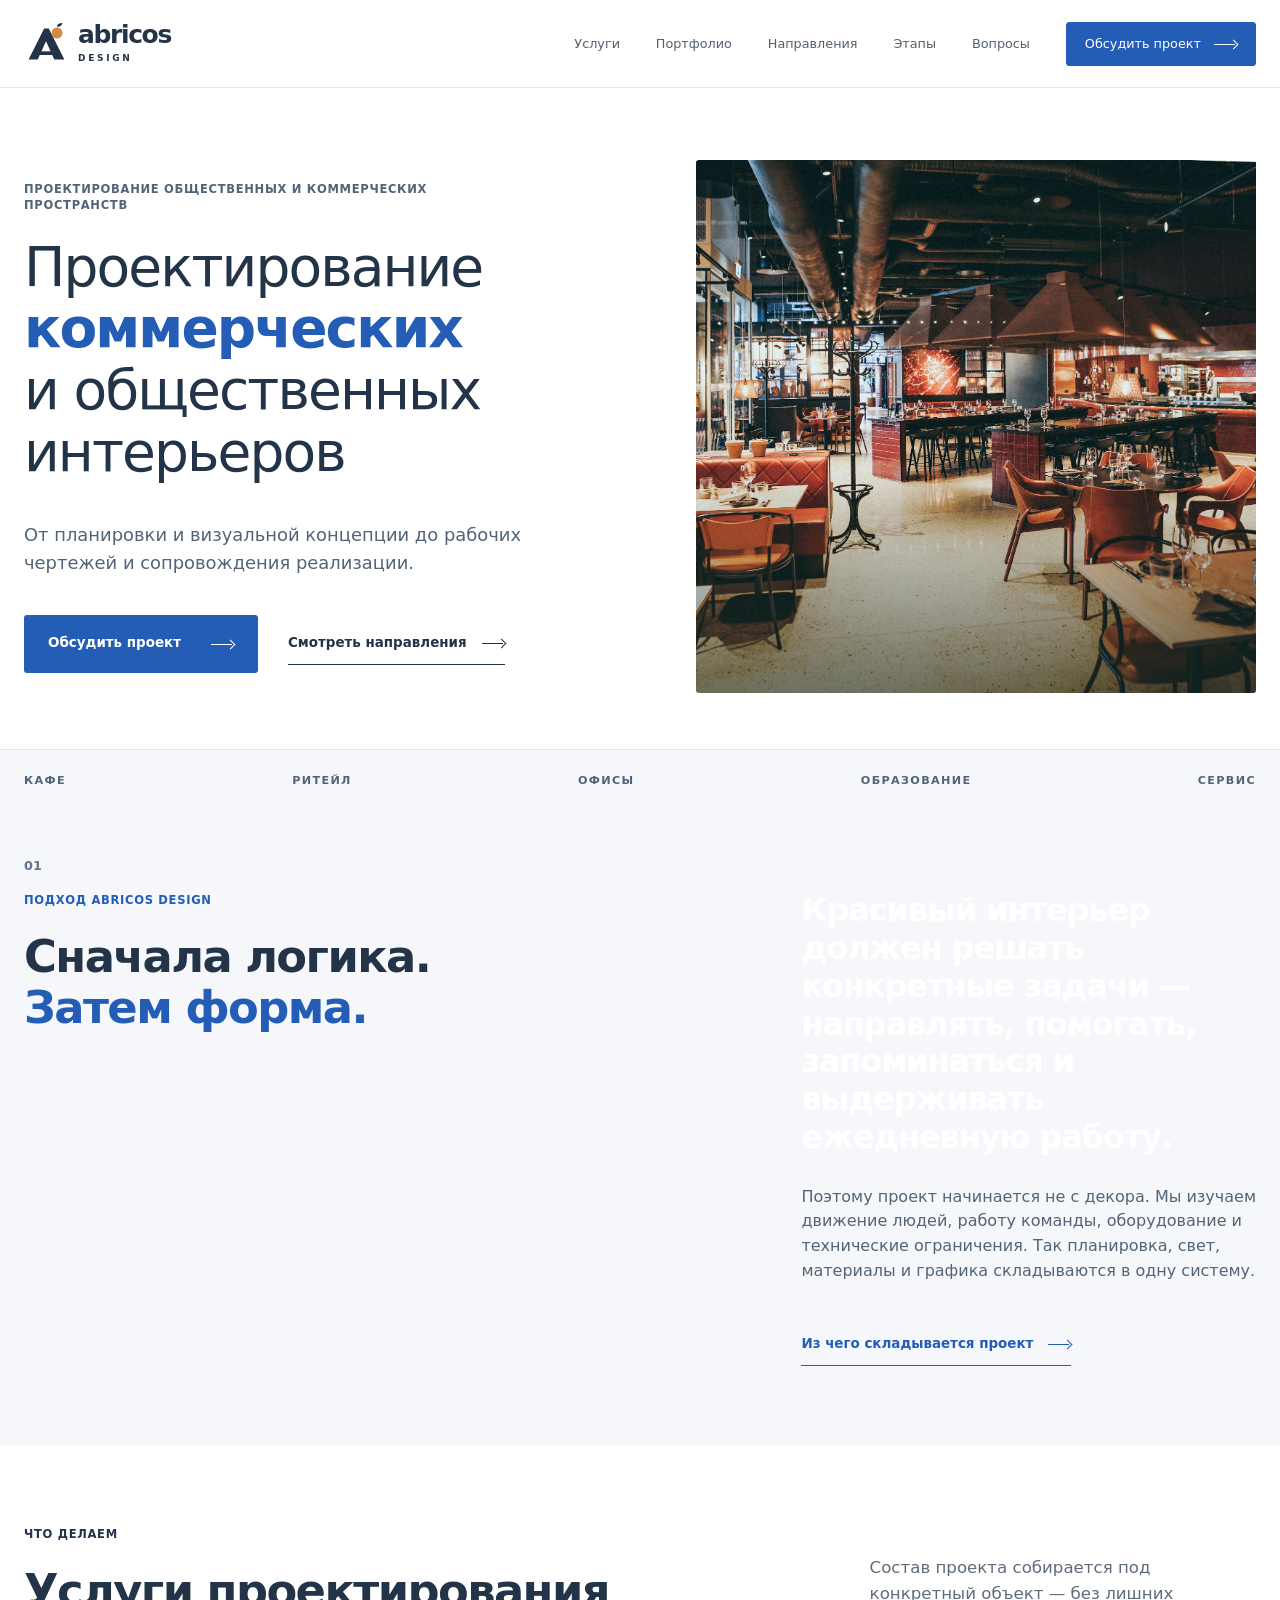
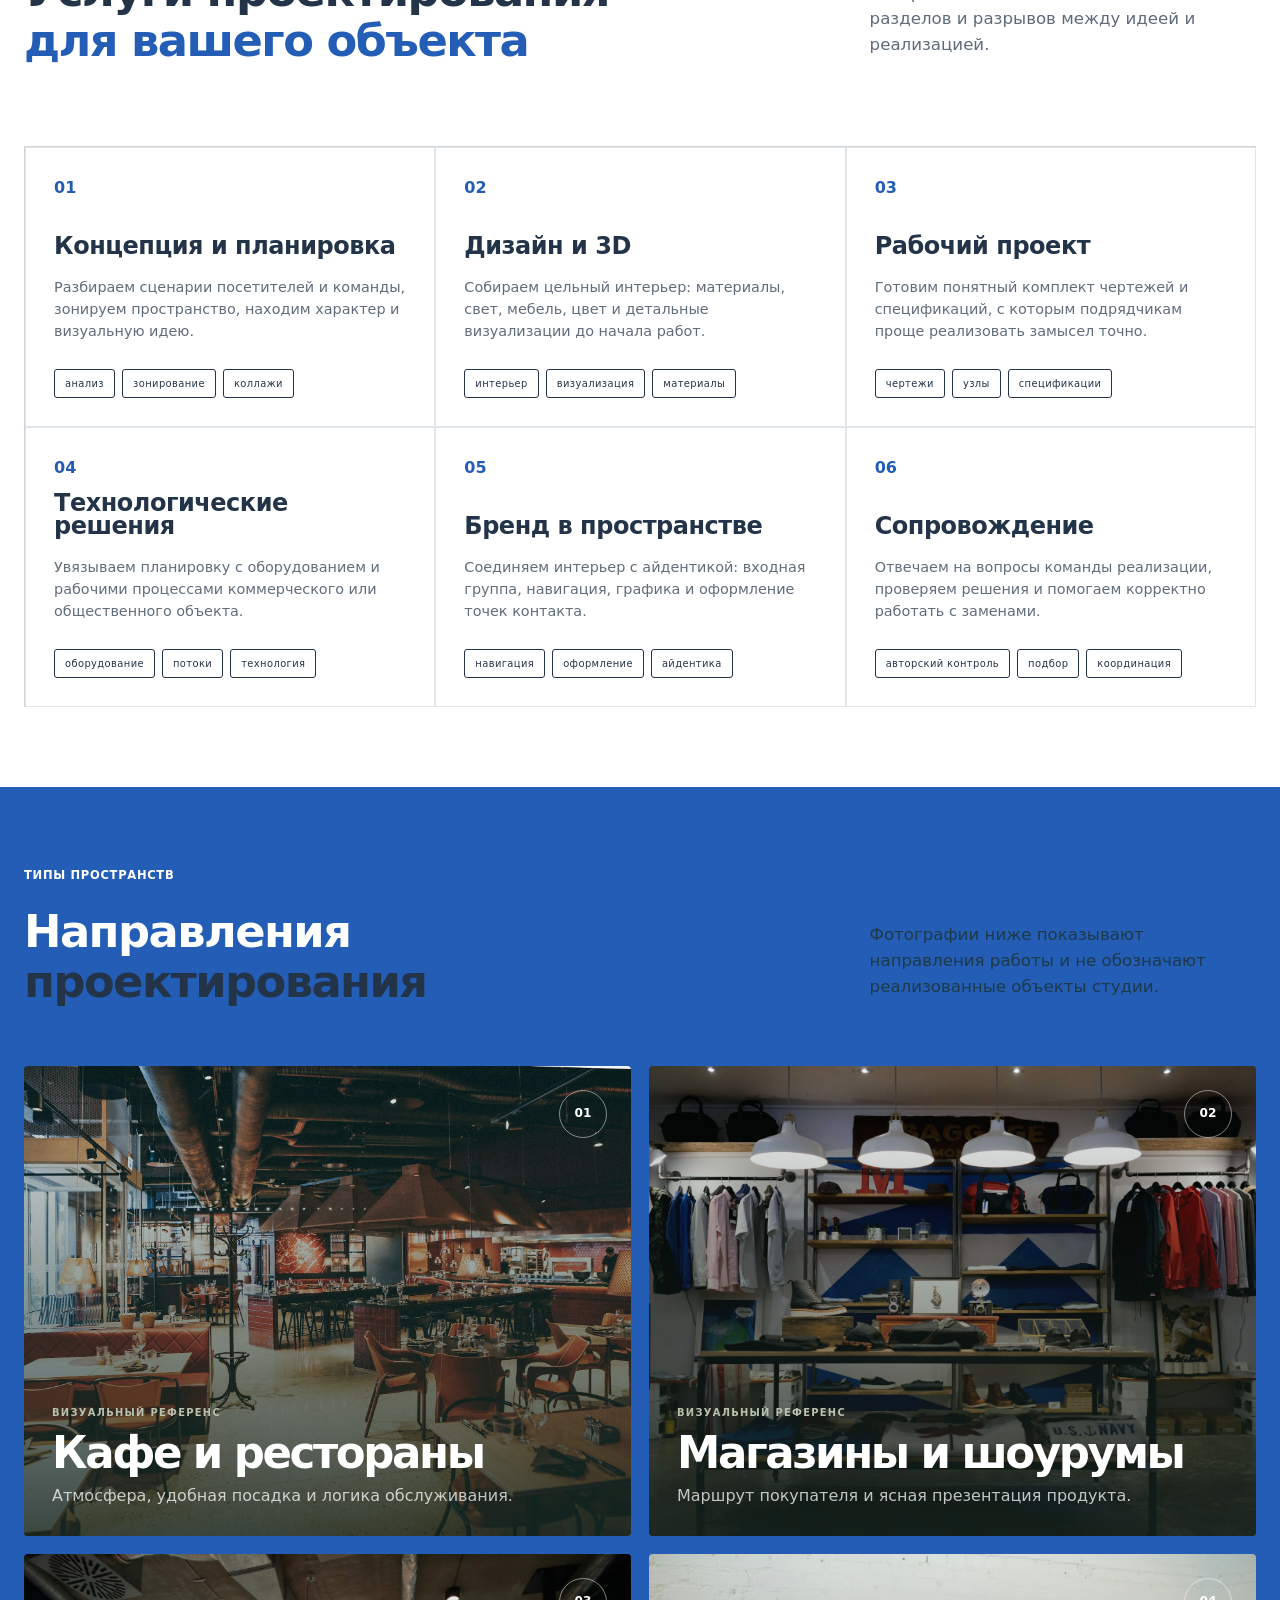
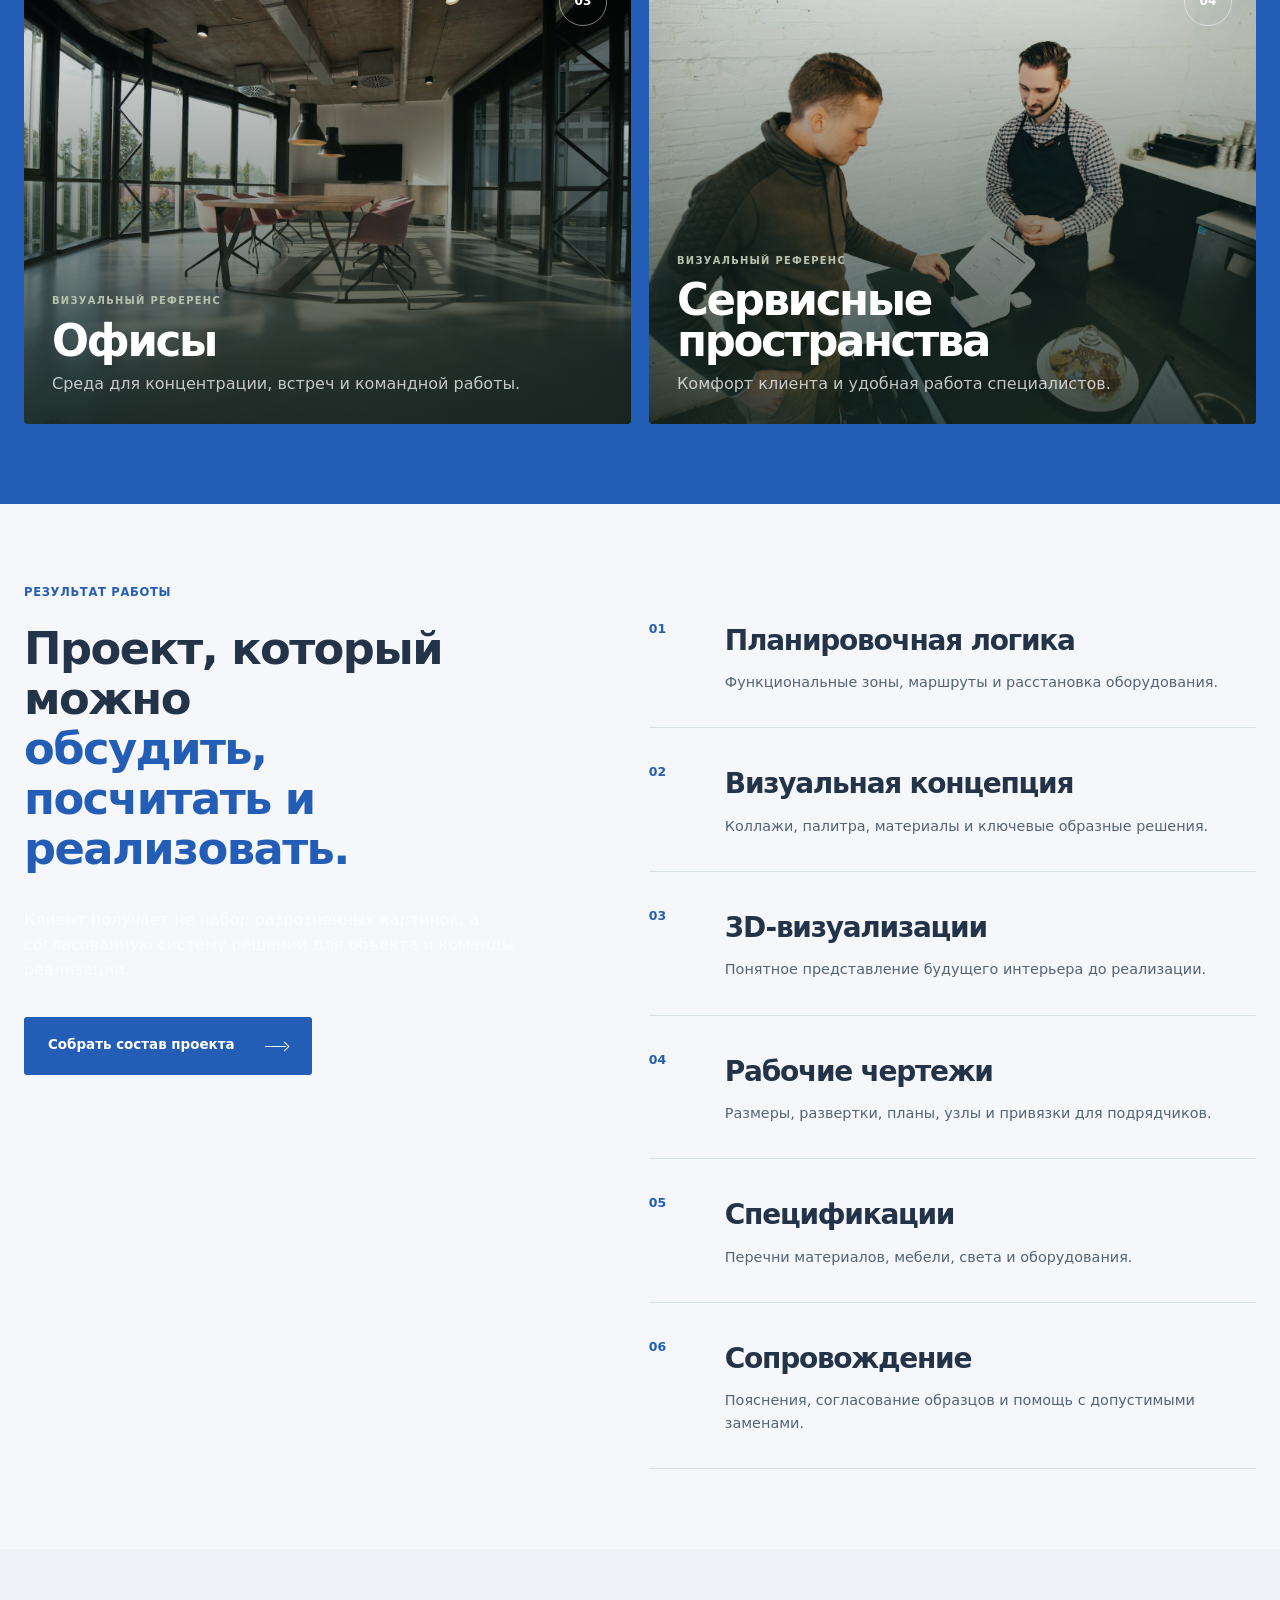
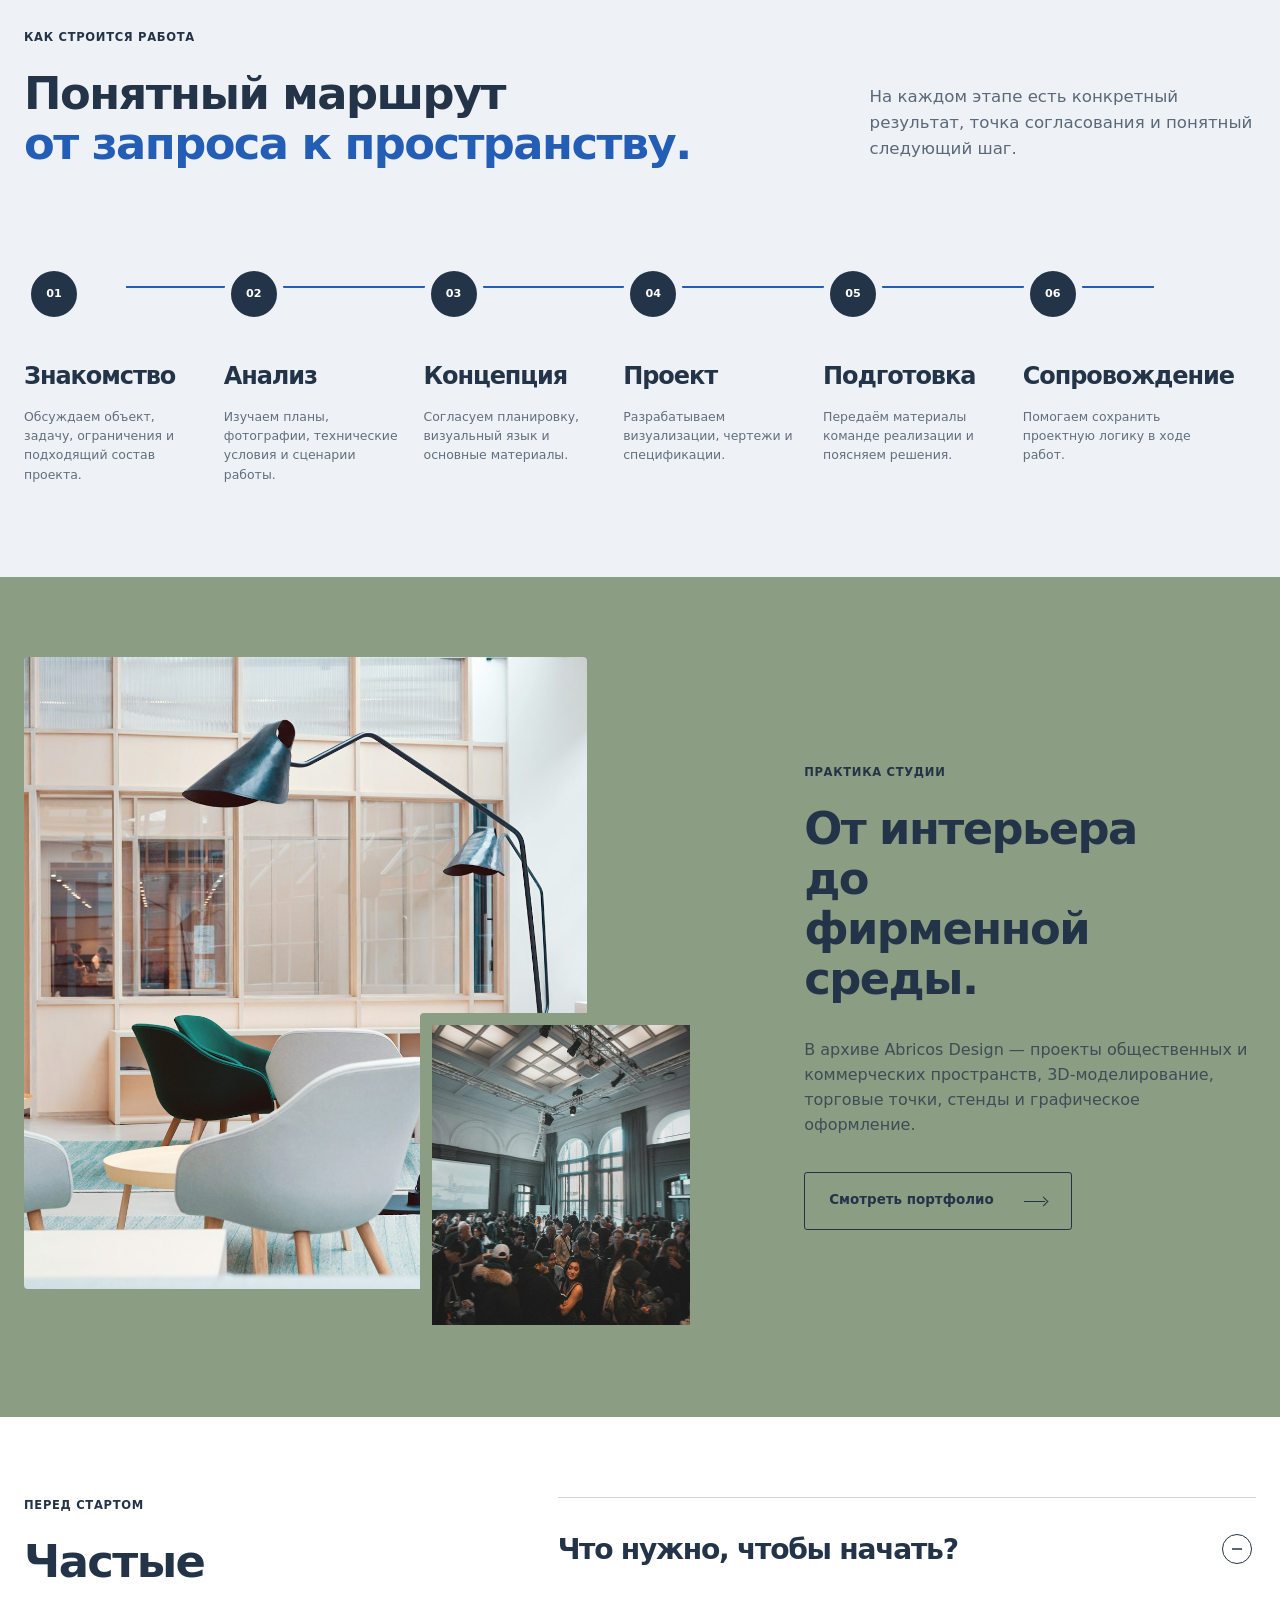
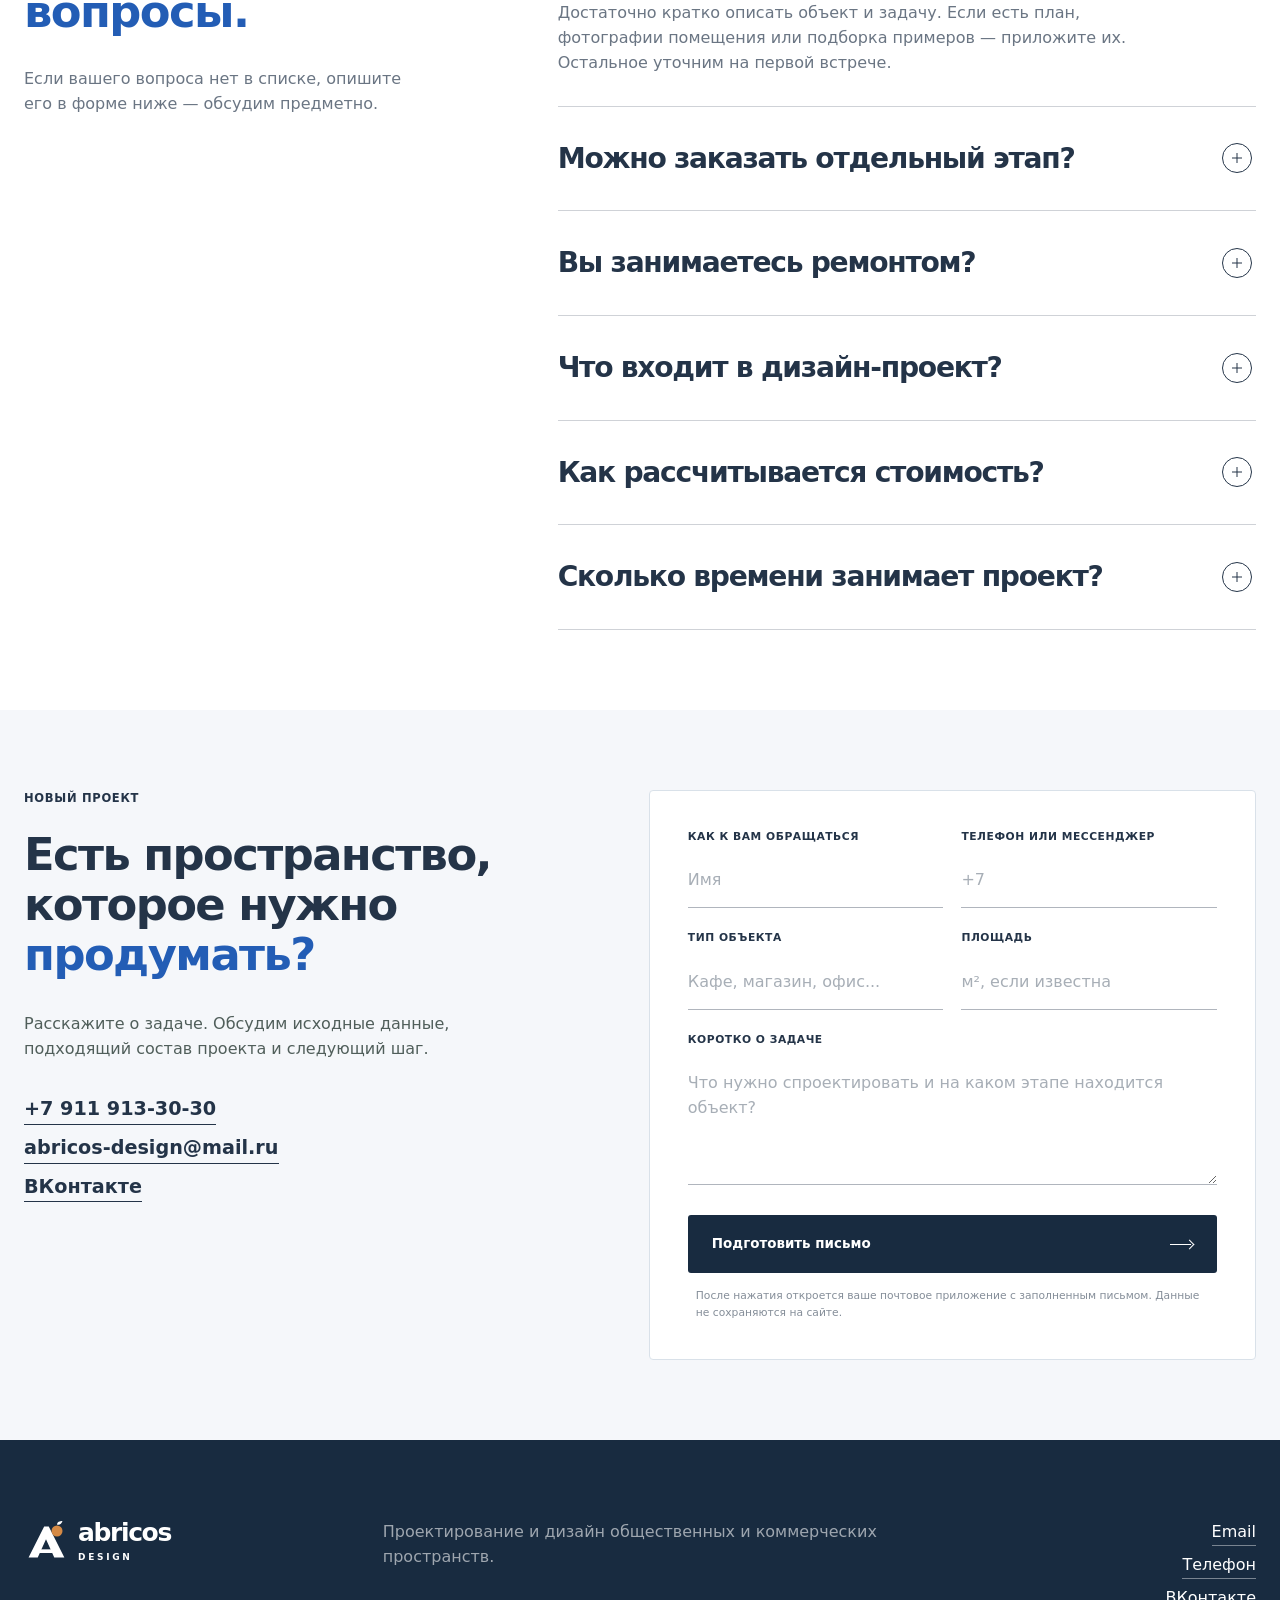
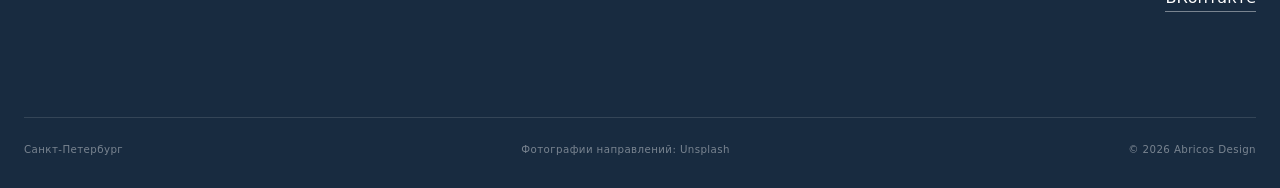
==== commit b0a07e43: "Refresh site with light business theme and new Abricos identity" ====
--- a/index.html
+++ b/index.html
@@ -23,8 +23,8 @@
     <main>
       <header class="site-header">
         <a class="site-header__logo" href="#top" aria-label="Abricos Design — на главную">
-          <span class="logo" aria-label="Abricos Design">
-            <span class="logo__word">abric<span class="logo__fruit">o</span>s</span>
+          <span class="logo" aria-label="Abricos Design"><svg class="logo__mark" viewBox="0 0 48 48" aria-hidden="true"><path d="M5 41 22 7h5l17 34H33l-9-20-9 20Z" fill="currentColor"/><path d="M17 34h14" stroke="currentColor" stroke-width="4"/><circle cx="36" cy="12" r="6" fill="#d58a45"/><path d="M36 5c0-3 3-4 6-4-1 3-3 5-6 4" fill="currentColor"/></svg>
+            <span class="logo__word">abricos</span>
             <span class="logo__sub">design</span>
           </span>
         </a>
@@ -43,7 +43,7 @@
           <a href="./portfolio/">Портфолио</a>
           <a href="#directions">Направления</a>
           <a href="#process">Этапы</a>
-          <a href="#faq">FAQ</a>
+          <a href="#faq">Вопросы</a>
           <a class="site-nav__contact" href="#contact">
             Обсудить проект
             <span class="arrow-mark" aria-hidden="true"></span>
@@ -55,9 +55,9 @@
         <div class="hero__content">
           <p class="eyebrow hero__eyebrow">Проектирование общественных и коммерческих пространств</p>
           <h1>
-            Пространства,
-            <span>в которых удобно людям</span>
-            и работает бизнес
+            Проектирование
+            <span>коммерческих</span>
+            и общественных интерьеров
           </h1>
           <p class="hero__lead">
             От планировки и визуальной концепции до рабочих чертежей и сопровождения реализации.
@@ -118,7 +118,7 @@
         <div class="section-heading" data-reveal>
           <div>
             <p class="eyebrow">Что делаем</p>
-            <h2>Один замысел.<br><em>Все необходимые слои.</em></h2>
+            <h2>Услуги проектирования<br><em>для вашего объекта</em></h2>
           </div>
           <p>
             Состав проекта собирается под конкретный объект — без лишних разделов и разрывов между идеей и реализацией.
@@ -180,7 +180,7 @@
         <div class="section-heading section-heading--compact" data-reveal>
           <div>
             <p class="eyebrow">Типы пространств</p>
-            <h2>Для разных сценариев.<br><em>С одной внимательностью.</em></h2>
+            <h2>Направления<br><em>проектирования</em></h2>
           </div>
           <p>Фотографии ниже показывают направления работы и не обозначают реализованные объекты студии.</p>
         </div>
@@ -439,8 +439,8 @@
 
       <footer class="footer">
         <a href="#top" aria-label="Abricos Design — наверх">
-          <span class="logo" aria-label="Abricos Design">
-            <span class="logo__word">abric<span class="logo__fruit">o</span>s</span>
+          <span class="logo" aria-label="Abricos Design"><svg class="logo__mark" viewBox="0 0 48 48" aria-hidden="true"><path d="M5 41 22 7h5l17 34H33l-9-20-9 20Z" fill="currentColor"/><path d="M17 34h14" stroke="currentColor" stroke-width="4"/><circle cx="36" cy="12" r="6" fill="#d58a45"/><path d="M36 5c0-3 3-4 6-4-1 3-3 5-6 4" fill="currentColor"/></svg>
+            <span class="logo__word">abricos</span>
             <span class="logo__sub">design</span>
           </span>
         </a>
--- a/styles.css
+++ b/styles.css
@@ -1,19 +1,19 @@
 :root {
-  --forest: #1e3029;
-  --forest-deep: #16251f;
+  --forest: #233449;
+  --forest-deep: #182b40;
   --moss: #606c38;
   --sage: #8b9d83;
   --sage-soft: #b7c2ad;
-  --sand: #e8dcc7;
-  --oat: #d4b895;
+  --sand: #ffffff;
+  --oat: #eef2f6;
   --clay: #b08b6e;
-  --terracotta: #c66b3d;
-  --ink: #26382f;
-  --line: rgba(38, 56, 47, 0.22);
-  --light-line: rgba(232, 220, 199, 0.22);
-  --radius: 24px;
+  --terracotta: #235db5;
+  --ink: #243448;
+  --line: rgba(36, 52, 72, 0.22);
+  --light-line: rgba(255, 255, 255, 0.22);
+  --radius: 4px;
   --page: min(1280px, calc(100vw - 48px));
-  --font-grotesk: "Helvetica Neue", Helvetica, Arial, sans-serif;
+  --font-grotesk: -apple-system, system-ui, "Avenir Next", Avenir, "Nimbus Sans L", Roboto, Noto, "Segoe UI", Arial, Helvetica, "Helvetica Neue", sans-serif;
 }
 
 * {
@@ -194,7 +194,7 @@
   height: 88px;
   padding: 0 max(24px, calc((100vw - 1280px) / 2));
   color: var(--sand);
-  border-bottom: 1px solid rgba(232, 220, 199, 0.12);
+  border-bottom: 1px solid rgba(255, 255, 255, 0.12);
   background: linear-gradient(180deg, rgba(22, 37, 31, 0.74), rgba(22, 37, 31, 0));
   transition: height 300ms ease, background 300ms ease, backdrop-filter 300ms ease;
 }
@@ -252,7 +252,7 @@
   min-height: 44px;
   padding: 0 18px;
   gap: 13px;
-  border: 1px solid rgba(232, 220, 199, 0.4);
+  border: 1px solid rgba(255, 255, 255, 0.4);
   border-radius: 999px;
   transition: color 240ms ease, background 240ms ease;
 }
@@ -343,7 +343,7 @@
 .hero__lead {
   max-width: 540px;
   margin: 38px 0 0;
-  color: rgba(232, 220, 199, 0.72);
+  color: rgba(255, 255, 255, 0.72);
   font-size: clamp(1rem, 1.4vw, 1.22rem);
 }
 
@@ -493,8 +493,8 @@
   justify-content: space-between;
   height: 62px;
   padding: 0 max(24px, calc((100vw - 1280px) / 2));
-  color: rgba(232, 220, 199, 0.58);
-  border-top: 1px solid rgba(232, 220, 199, 0.12);
+  color: rgba(255, 255, 255, 0.58);
+  border-top: 1px solid rgba(255, 255, 255, 0.12);
   align-items: center;
   font-size: 0.7rem;
   font-weight: 600;
@@ -516,7 +516,7 @@
   position: absolute;
   top: 44px;
   left: max(24px, calc((100vw - 1280px) / 2));
-  color: rgba(232, 220, 199, 0.34);
+  color: rgba(255, 255, 255, 0.34);
   font-family: inherit;
   font-size: 0.8rem;
   font-weight: 700;
@@ -534,7 +534,7 @@
 }
 
 .manifesto__copy p {
-  color: rgba(232, 220, 199, 0.7);
+  color: rgba(255, 255, 255, 0.7);
 }
 
 .manifesto__copy .manifesto__lead {
@@ -557,7 +557,7 @@
   bottom: -90px;
   width: 270px;
   height: 270px;
-  border: 1px solid rgba(232, 220, 199, 0.14);
+  border: 1px solid rgba(255, 255, 255, 0.14);
   border-radius: 44% 56% 48% 52%;
   transform: rotate(28deg);
 }
@@ -600,7 +600,7 @@
 .section-heading > p {
   max-width: 430px;
   margin: 0 0 8px;
-  color: rgba(38, 56, 47, 0.73);
+  color: rgba(36, 52, 72, 0.73);
   font-size: 1.04rem;
 }
 
@@ -650,12 +650,12 @@
 .service-card p {
   max-width: 360px;
   margin-bottom: 26px;
-  color: rgba(38, 56, 47, 0.72);
+  color: rgba(36, 52, 72, 0.72);
   font-size: 0.9rem;
 }
 
 .service-card:hover p {
-  color: rgba(232, 220, 199, 0.7);
+  color: rgba(255, 255, 255, 0.7);
 }
 
 .service-card__tags {
@@ -727,7 +727,7 @@
   width: 48px;
   height: 48px;
   place-items: center;
-  border: 1px solid rgba(232, 220, 199, 0.48);
+  border: 1px solid rgba(255, 255, 255, 0.48);
   border-radius: 50%;
   font-family: inherit;
   font-size: 0.76rem;
@@ -763,7 +763,7 @@
 .direction-card__content p {
   max-width: 470px;
   margin-bottom: 0;
-  color: rgba(232, 220, 199, 0.74);
+  color: rgba(255, 255, 255, 0.74);
 }
 
 .deliverables {
@@ -772,8 +772,8 @@
   padding: 150px max(24px, calc((100vw - 1280px) / 2));
   gap: clamp(60px, 10vw, 160px);
   background-image:
-    linear-gradient(rgba(232, 220, 199, 0.035) 1px, transparent 1px),
-    linear-gradient(90deg, rgba(232, 220, 199, 0.035) 1px, transparent 1px);
+    linear-gradient(rgba(255, 255, 255, 0.035) 1px, transparent 1px),
+    linear-gradient(90deg, rgba(255, 255, 255, 0.035) 1px, transparent 1px);
   background-size: 44px 44px;
 }
 
@@ -790,7 +790,7 @@
 .deliverables__intro > p:not(.eyebrow) {
   max-width: 520px;
   margin: 34px 0;
-  color: rgba(232, 220, 199, 0.68);
+  color: rgba(255, 255, 255, 0.68);
 }
 
 .deliverables__list {
@@ -823,7 +823,7 @@
 .deliverables__list p {
   max-width: 520px;
   margin-bottom: 0;
-  color: rgba(232, 220, 199, 0.64);
+  color: rgba(255, 255, 255, 0.64);
   font-size: 0.9rem;
 }
 
@@ -882,7 +882,7 @@
 }
 
 .process-step p {
-  color: rgba(38, 56, 47, 0.69);
+  color: rgba(36, 52, 72, 0.69);
   font-size: 0.78rem;
 }
 
@@ -942,7 +942,7 @@
 .archive__copy > p:not(.eyebrow) {
   max-width: 500px;
   margin: 34px 0;
-  color: rgba(38, 56, 47, 0.76);
+  color: rgba(36, 52, 72, 0.76);
 }
 
 .faq {
@@ -966,7 +966,7 @@
 .faq__heading > p:not(.eyebrow) {
   max-width: 390px;
   margin-top: 30px;
-  color: rgba(38, 56, 47, 0.68);
+  color: rgba(36, 52, 72, 0.68);
 }
 
 .faq__list {
@@ -1037,7 +1037,7 @@
   overflow: hidden;
   max-width: 670px;
   margin: 0;
-  color: rgba(38, 56, 47, 0.68);
+  color: rgba(36, 52, 72, 0.68);
 }
 
 .faq-item--open .faq-item__answer {
@@ -1120,7 +1120,7 @@
   color: var(--ink);
   outline: none;
   border: 0;
-  border-bottom: 1px solid rgba(38, 56, 47, 0.36);
+  border-bottom: 1px solid rgba(36, 52, 72, 0.36);
   border-radius: 0;
   background: transparent;
   resize: vertical;
@@ -1134,12 +1134,12 @@
 
 .brief-form input::placeholder,
 .brief-form textarea::placeholder {
-  color: rgba(38, 56, 47, 0.4);
+  color: rgba(36, 52, 72, 0.4);
 }
 
 .brief-form__note {
   margin: 15px 8px 0;
-  color: rgba(38, 56, 47, 0.56);
+  color: rgba(36, 52, 72, 0.56);
   font-size: 0.67rem;
 }
 
@@ -1155,7 +1155,7 @@
 
 .footer > p {
   max-width: 500px;
-  color: rgba(232, 220, 199, 0.58);
+  color: rgba(255, 255, 255, 0.58);
 }
 
 .footer__links {
@@ -1166,7 +1166,7 @@
 }
 
 .footer__links a {
-  border-bottom: 1px solid rgba(232, 220, 199, 0.42);
+  border-bottom: 1px solid rgba(255, 255, 255, 0.42);
 }
 
 .footer__bottom {
@@ -1175,8 +1175,8 @@
   justify-content: space-between;
   margin-top: 55px;
   padding-top: 24px;
-  color: rgba(232, 220, 199, 0.42);
-  border-top: 1px solid rgba(232, 220, 199, 0.12);
+  color: rgba(255, 255, 255, 0.42);
+  border-top: 1px solid rgba(255, 255, 255, 0.12);
   font-size: 0.64rem;
   letter-spacing: 0.04em;
 }
@@ -1223,7 +1223,7 @@
 .portfolio-hero__bottom p {
   max-width: 620px;
   margin: 0;
-  color: rgba(232, 220, 199, 0.68);
+  color: rgba(255, 255, 255, 0.68);
   font-size: clamp(1rem, 1.6vw, 1.3rem);
 }
 
@@ -1250,7 +1250,7 @@
   margin: 0 -1px 54px;
   padding: 14px 0;
   gap: 8px;
-  background: rgba(232, 220, 199, 0.94);
+  background: rgba(255, 255, 255, 0.94);
   backdrop-filter: blur(14px);
   scrollbar-width: none;
 }
@@ -1345,7 +1345,7 @@
 
 .portfolio-card__meta p {
   margin-bottom: 6px;
-  color: rgba(38, 56, 47, 0.6);
+  color: rgba(36, 52, 72, 0.6);
   font-size: 0.66rem;
   font-weight: 700;
   letter-spacing: 0.06em;
@@ -1832,3 +1832,60 @@
     transform: none;
   }
 }
+
+/* Shared business theme for the home page and project catalogue. */
+html, body { background: #fff; }
+body::before, .apricot-shape, .hero__note { display: none; }
+h1, h2, .portfolio-hero h1 { font-weight: 600; letter-spacing: -0.035em; line-height: 1.12; }
+h2, .manifesto h2, .section-heading h2, .deliverables__intro h2,
+.archive__copy h2, .faq__heading h2, .contact__intro h2,
+.portfolio-cta h2 { font-size: clamp(2rem, 3.5vw, 3.5rem); }
+h2 em { font-style: normal; }
+.site-header, .site-header--scrolled { color: #243448; background: #fff; border-bottom: 1px solid #e1e6ec; backdrop-filter: none; }
+.site-nav__contact { color: #fff; background: #235db5; border: 1px solid #235db5; border-radius: 3px; }
+.site-nav__contact:hover { color: #fff; background: #18478e; }
+.hero { min-height: 740px; color: #243448; background: #fff; grid-template-columns: 1.1fr 1fr; gap: 40px; padding-top: 160px; }
+.hero h1 { font-size: clamp(2.6rem, 4.3vw, 4.5rem); }
+.hero h1 span { font-size: 1em; margin: 0; }
+.hero__lead, .hero__eyebrow { color: #536477; }
+.hero__arch { border-radius: 3px; transform: none; animation: none; aspect-ratio: 1.05; }
+.hero__visual { align-self: center; }
+.hero__types { color: #536477; border-color: #e1e6ec; background: #f5f7fa; }
+.button { border-radius: 3px; }
+.button--primary, .button--sand { color: #fff; background: #235db5; }
+.button--primary:hover, .button--sand:hover { color: #fff; background: #18478e; }
+.section-dark { color: #243448; background: #f5f7fa; }
+.manifesto, .services, .directions, .deliverables, .process, .archive, .faq, .contact { padding-top: 80px; padding-bottom: 80px; }
+.manifesto { min-height: auto; }
+.manifesto__copy p, .deliverables__intro > p, .deliverables__list p { color: #536477; }
+.section-dark .eyebrow, .section-dark .text-link, .section-dark h2 em { color: #235db5; }
+.section-index { color: #62758c; }
+.deliverables__list article { border-color: #d9e1e9; }
+.service-card { background: #fff; border: 1px solid #e1e6ec; min-height: 280px; padding: 28px; }
+.service-card:hover { background: #f5f7fa; }
+.service-card h3 { font-size: 1.5rem; letter-spacing: -0.02em; }
+.service-card__tags span { border-radius: 3px; }
+.contact, .portfolio-cta { color: #243448; background: #f5f7fa; }
+.contact__intro h2 em { color: #235db5; }
+.brief-form { border: 1px solid #d9e1e9; background: #fff; }
+.portfolio-hero { color: #243448; background: #f5f7fa; }
+.portfolio-hero h1 { font-size: clamp(3rem, 6vw, 6rem); }
+.portfolio-hero__bottom p { color: #536477; }
+.portfolio-filters { background: #fff; }
+.portfolio-filters button { border-radius: 3px; }
+:focus-visible { outline: 3px solid #235db5; outline-offset: 5px; }
+@media(max-width: 820px) {
+ .site-nav { background: #fff; }
+ .menu-toggle span { background: #243448; }
+ .hero { min-height: auto; padding-top: 120px; gap: 0; }
+ .hero__visual { width: 100%; margin: 36px 0 20px; }
+ .hero h1 { font-size: clamp(2.5rem, 7vw, 3.7rem); }
+ .site-nav > a:not(.site-nav__contact) { font-size: 1.6rem; }
+}
+
+.logo { display: grid; grid-template-columns: 44px auto; column-gap: 10px; line-height: 1; color: inherit; }
+.logo__mark { width: 44px; height: 44px; grid-row: span 2; }
+.logo__word { color: inherit; font-size: 25px; font-weight: 650; letter-spacing: -0.055em; }
+.logo__sub { color: inherit; align-self: start; margin-top: 5px; font-size: 9px; letter-spacing: 0.3em; }
+h1, .hero h1, .portfolio-hero h1 { font-weight: 400; }
+.eyebrow { letter-spacing: 0.06em; }
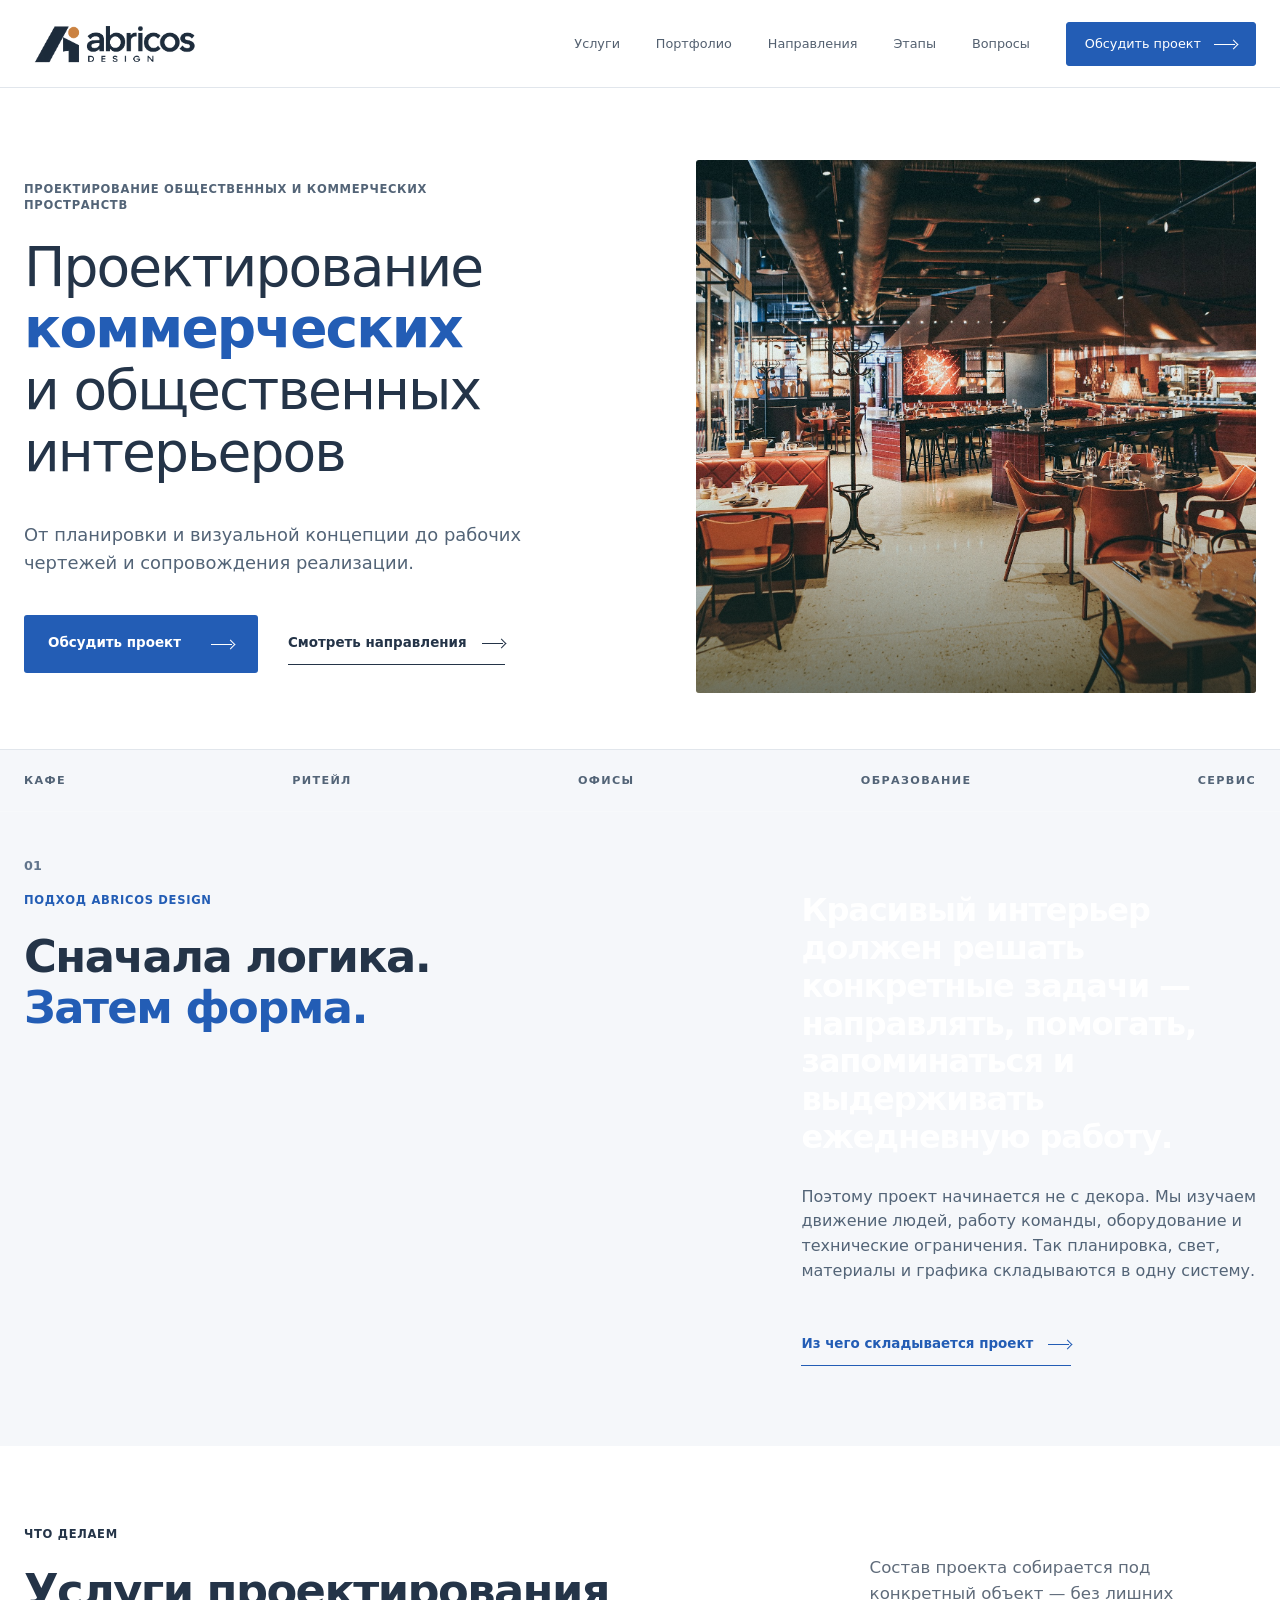
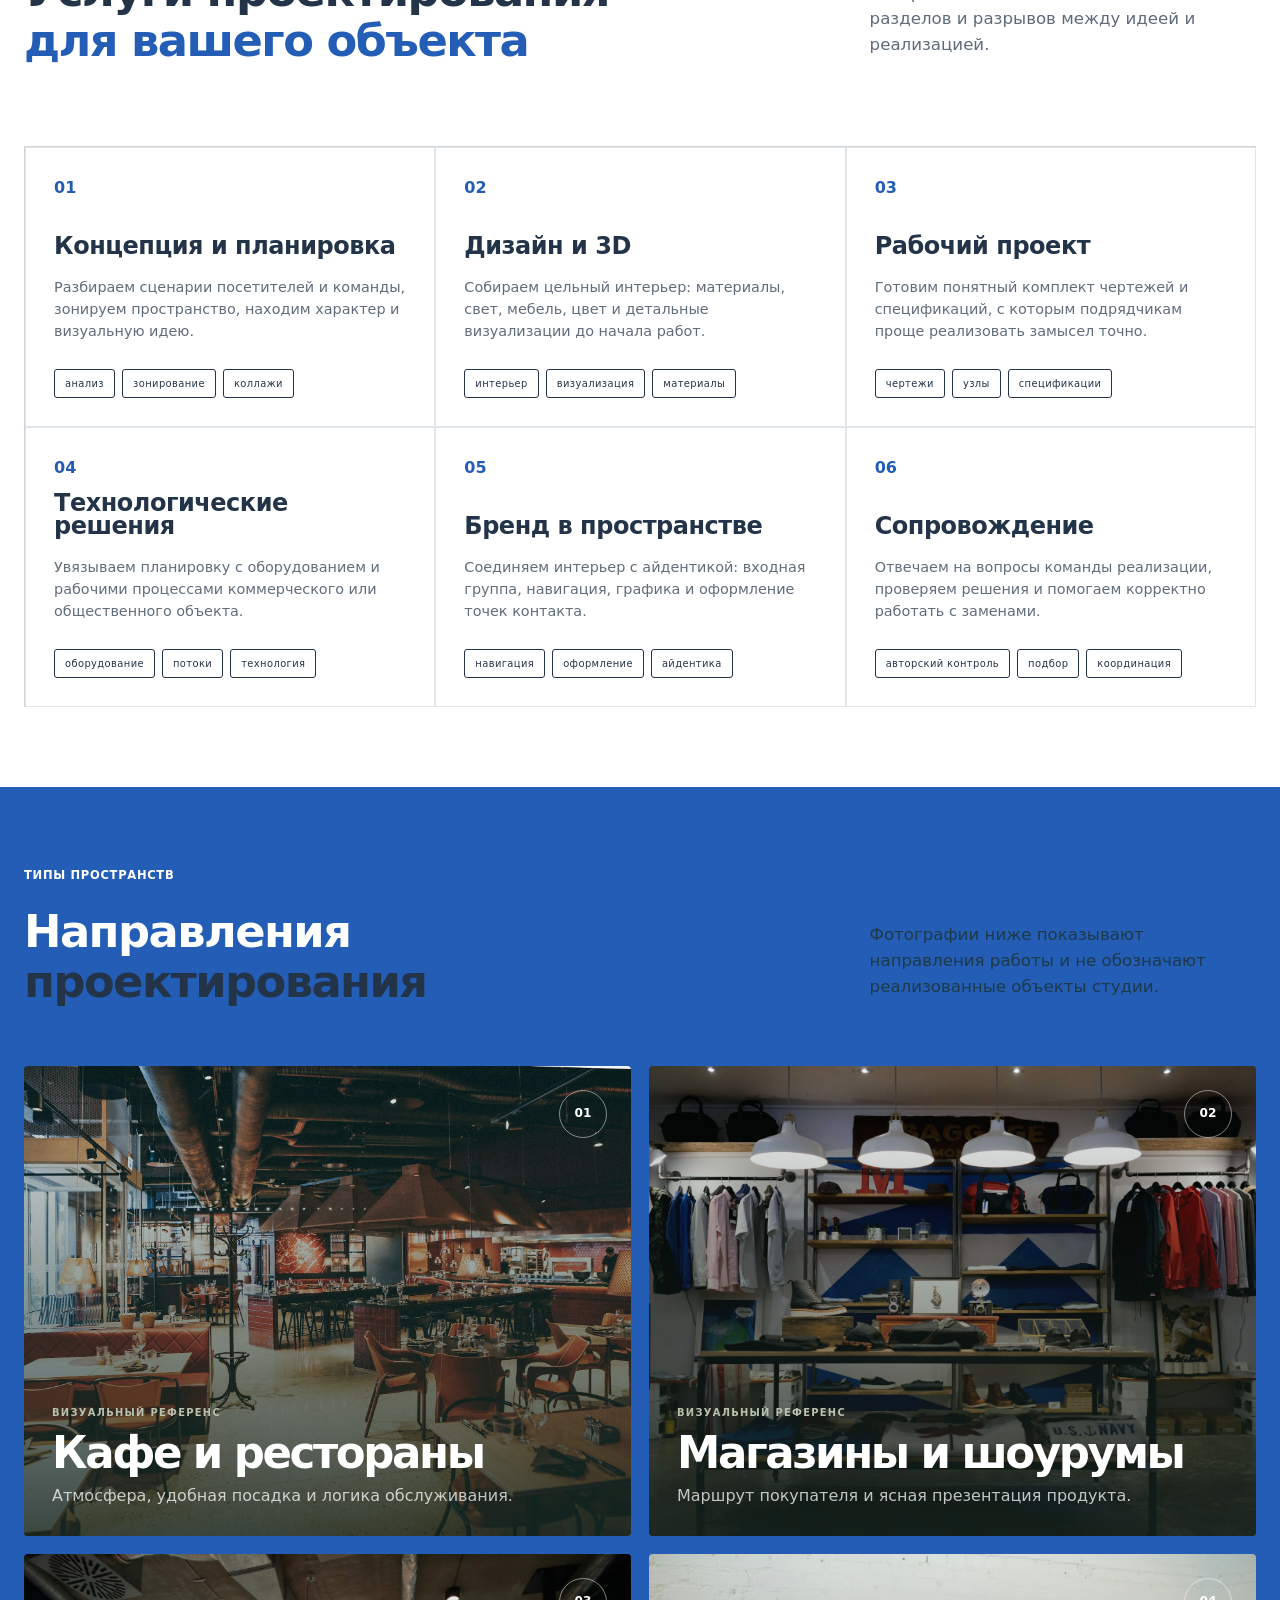
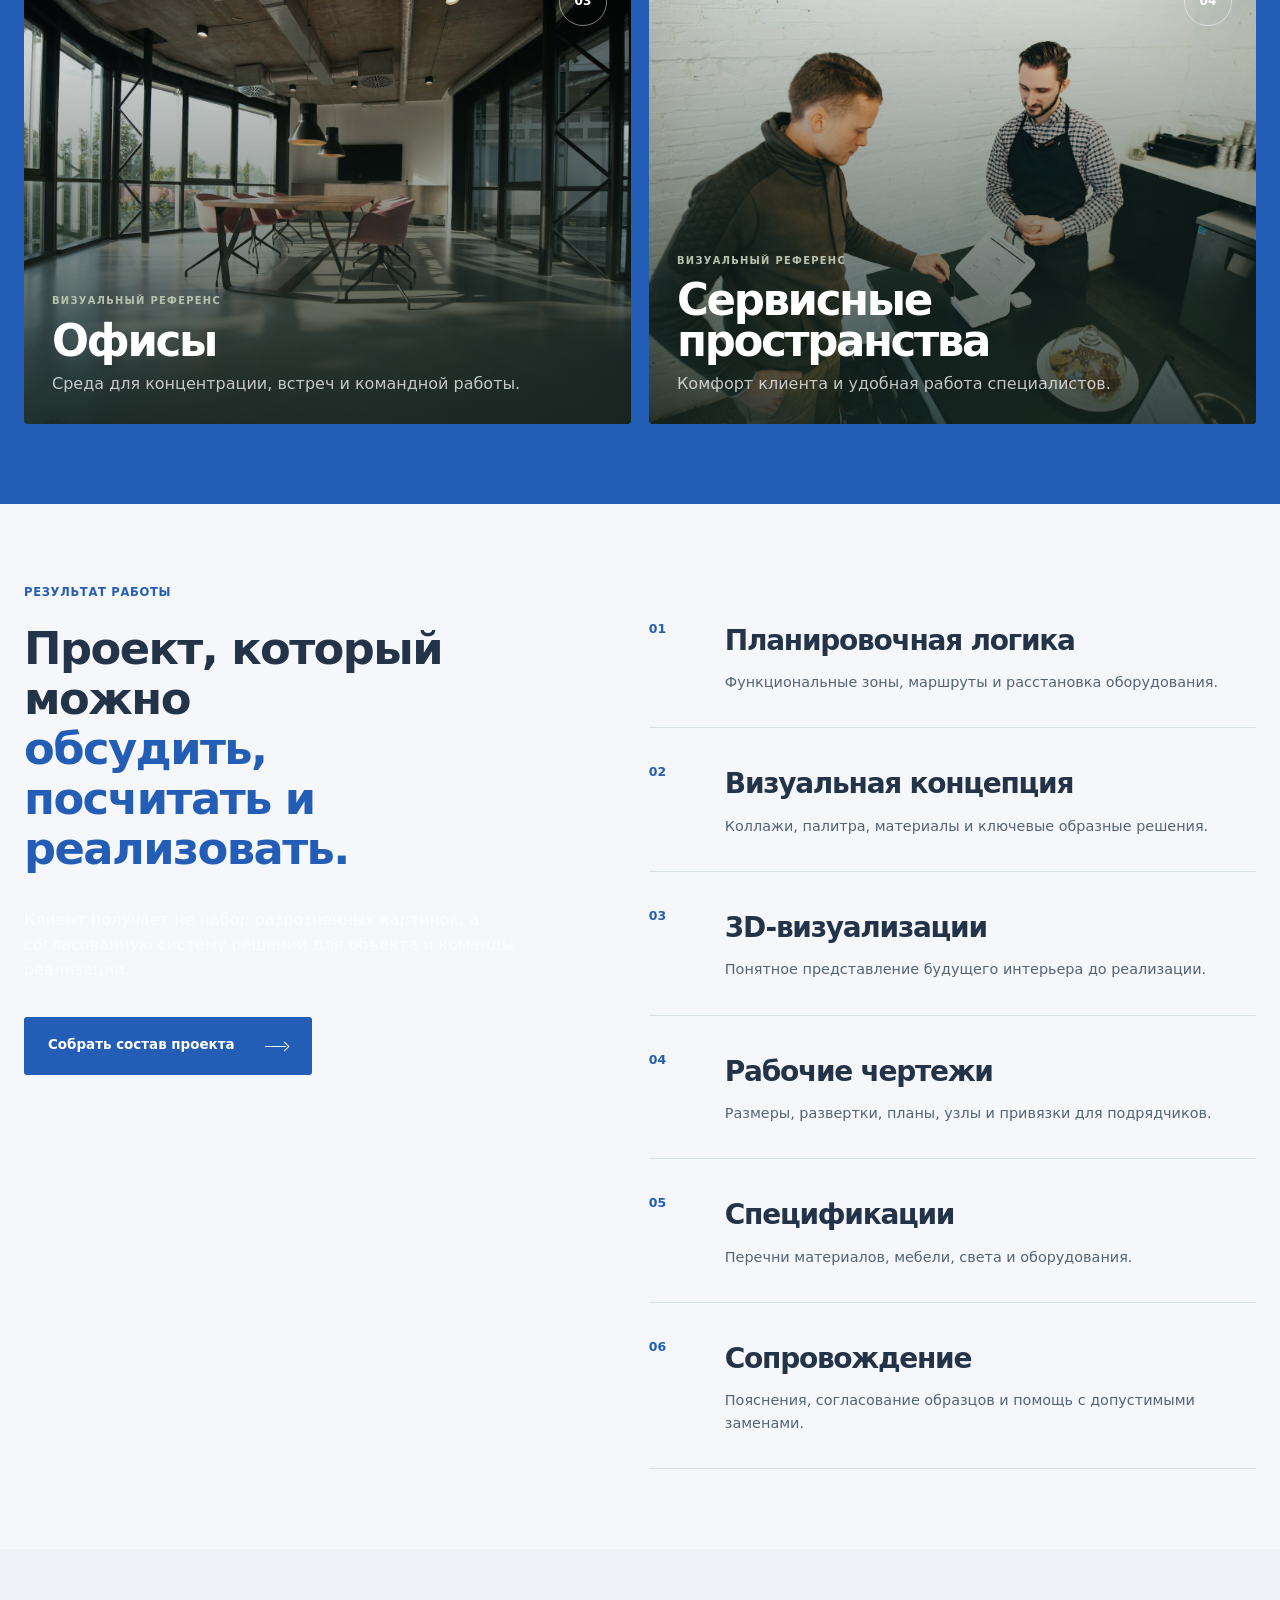
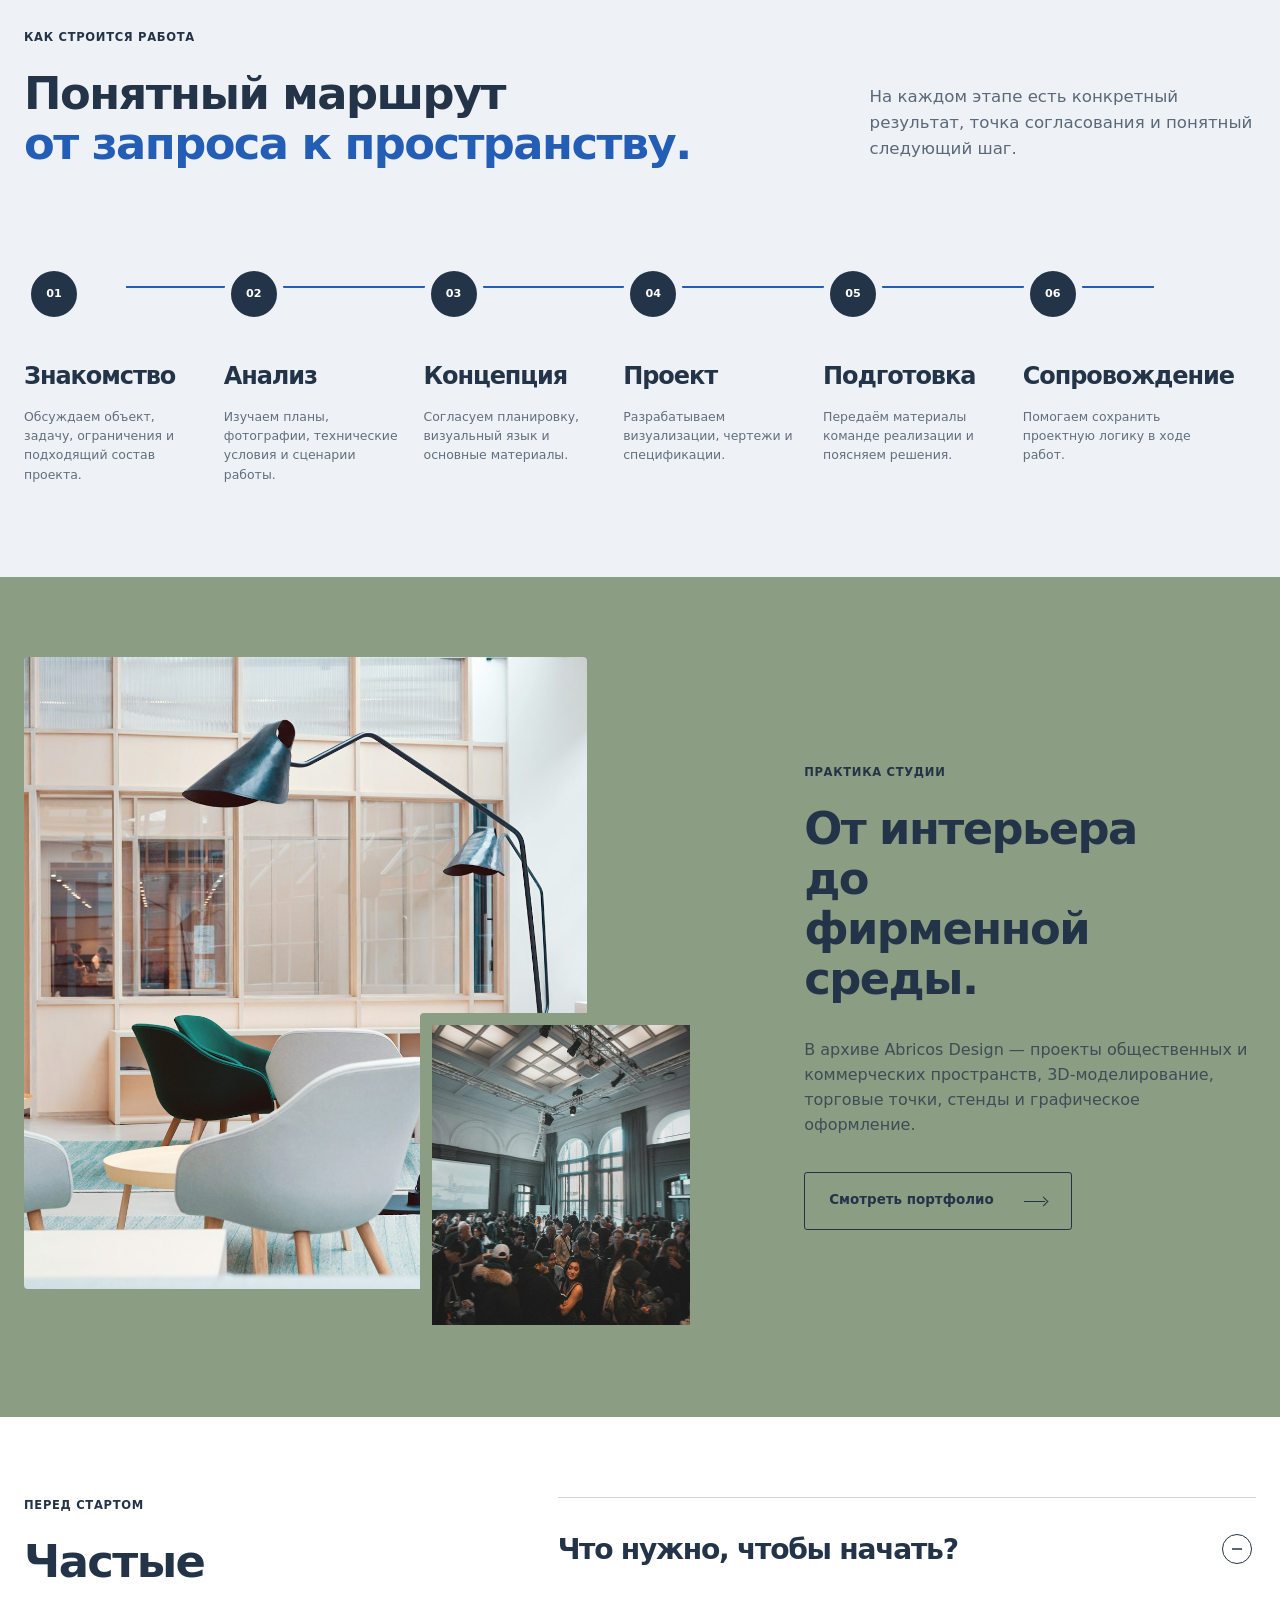
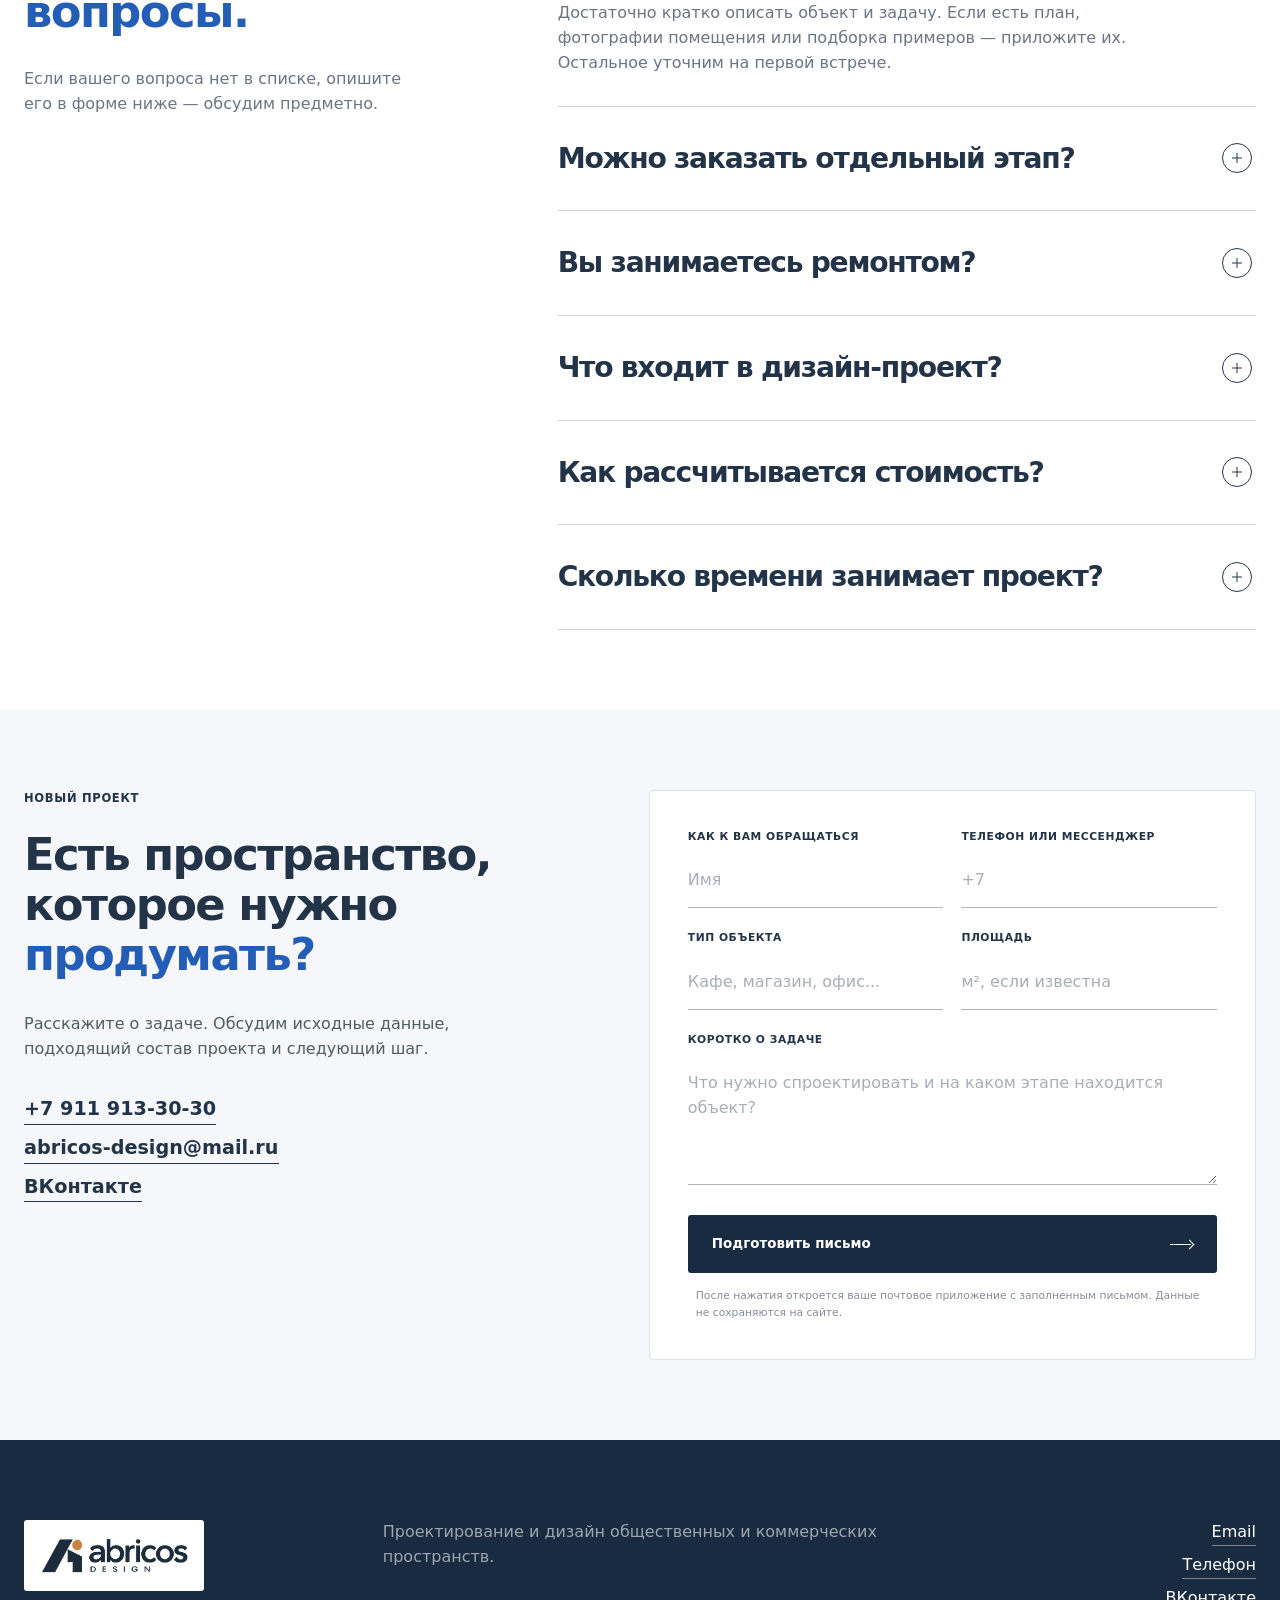
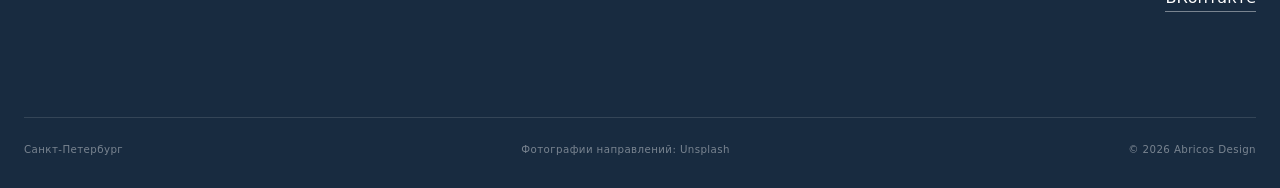
==== commit 5b5a19a8: "Use ImageGen Abricos logo across site" ====
--- a/index.html
+++ b/index.html
@@ -23,10 +23,7 @@
     <main>
       <header class="site-header">
         <a class="site-header__logo" href="#top" aria-label="Abricos Design — на главную">
-          <span class="logo" aria-label="Abricos Design"><svg class="logo__mark" viewBox="0 0 48 48" aria-hidden="true"><path d="M5 41 22 7h5l17 34H33l-9-20-9 20Z" fill="currentColor"/><path d="M17 34h14" stroke="currentColor" stroke-width="4"/><circle cx="36" cy="12" r="6" fill="#d58a45"/><path d="M36 5c0-3 3-4 6-4-1 3-3 5-6 4" fill="currentColor"/></svg>
-            <span class="logo__word">abricos</span>
-            <span class="logo__sub">design</span>
-          </span>
+          <img class="brand-logo" src="./images/abricos-logo.png" alt="Abricos Design" width="2172" height="724">
         </a>
         <button
           class="menu-toggle"
@@ -439,10 +436,7 @@
 
       <footer class="footer">
         <a href="#top" aria-label="Abricos Design — наверх">
-          <span class="logo" aria-label="Abricos Design"><svg class="logo__mark" viewBox="0 0 48 48" aria-hidden="true"><path d="M5 41 22 7h5l17 34H33l-9-20-9 20Z" fill="currentColor"/><path d="M17 34h14" stroke="currentColor" stroke-width="4"/><circle cx="36" cy="12" r="6" fill="#d58a45"/><path d="M36 5c0-3 3-4 6-4-1 3-3 5-6 4" fill="currentColor"/></svg>
-            <span class="logo__word">abricos</span>
-            <span class="logo__sub">design</span>
-          </span>
+          <img class="brand-logo" src="./images/abricos-logo.png" alt="Abricos Design" width="2172" height="724">
         </a>
         <p>Проектирование и дизайн общественных и коммерческих пространств.</p>
         <div class="footer__links">
--- a/styles.css
+++ b/styles.css
@@ -1889,3 +1889,6 @@
 .logo__sub { color: inherit; align-self: start; margin-top: 5px; font-size: 9px; letter-spacing: 0.3em; }
 h1, .hero h1, .portfolio-hero h1 { font-weight: 400; }
 .eyebrow { letter-spacing: 0.06em; }
+
+.brand-logo { width: 180px; height: auto; display: block; }
+.footer .brand-logo { background: #fff; border-radius: 3px; padding: 8px; }
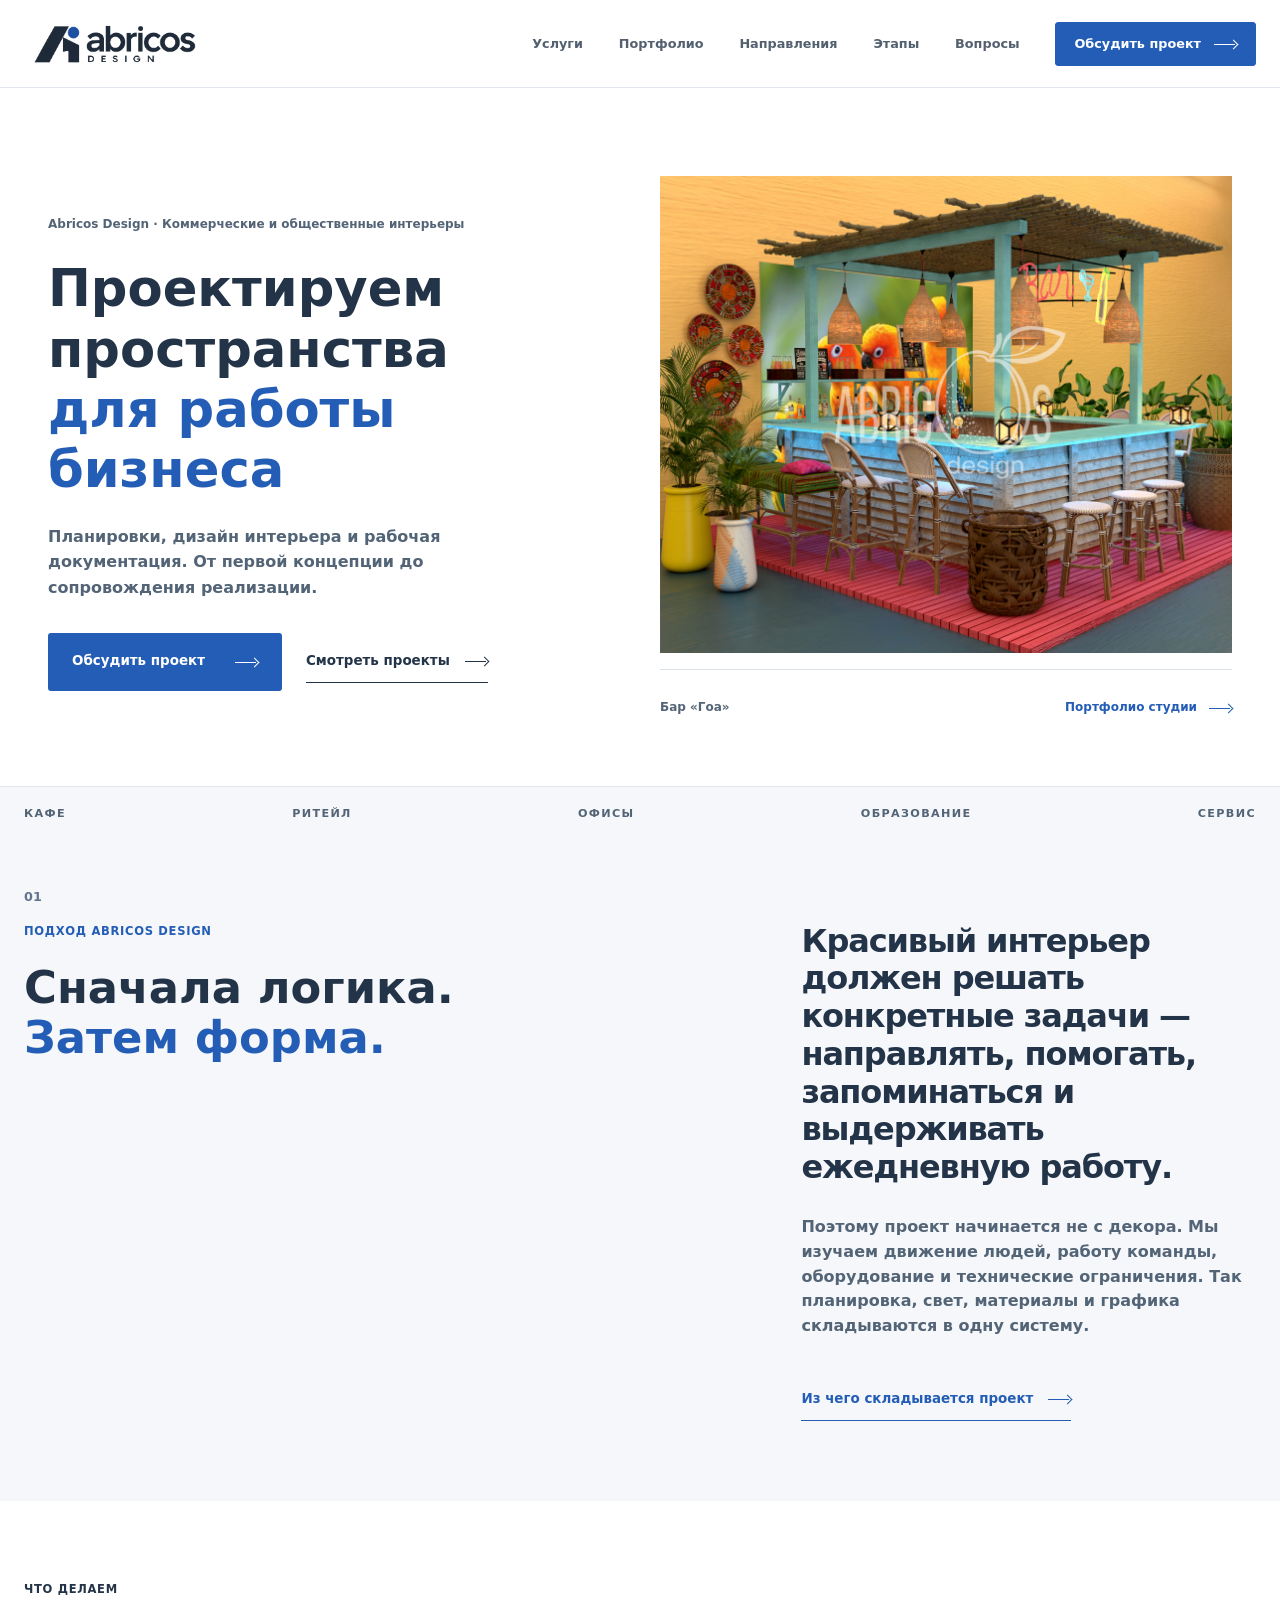
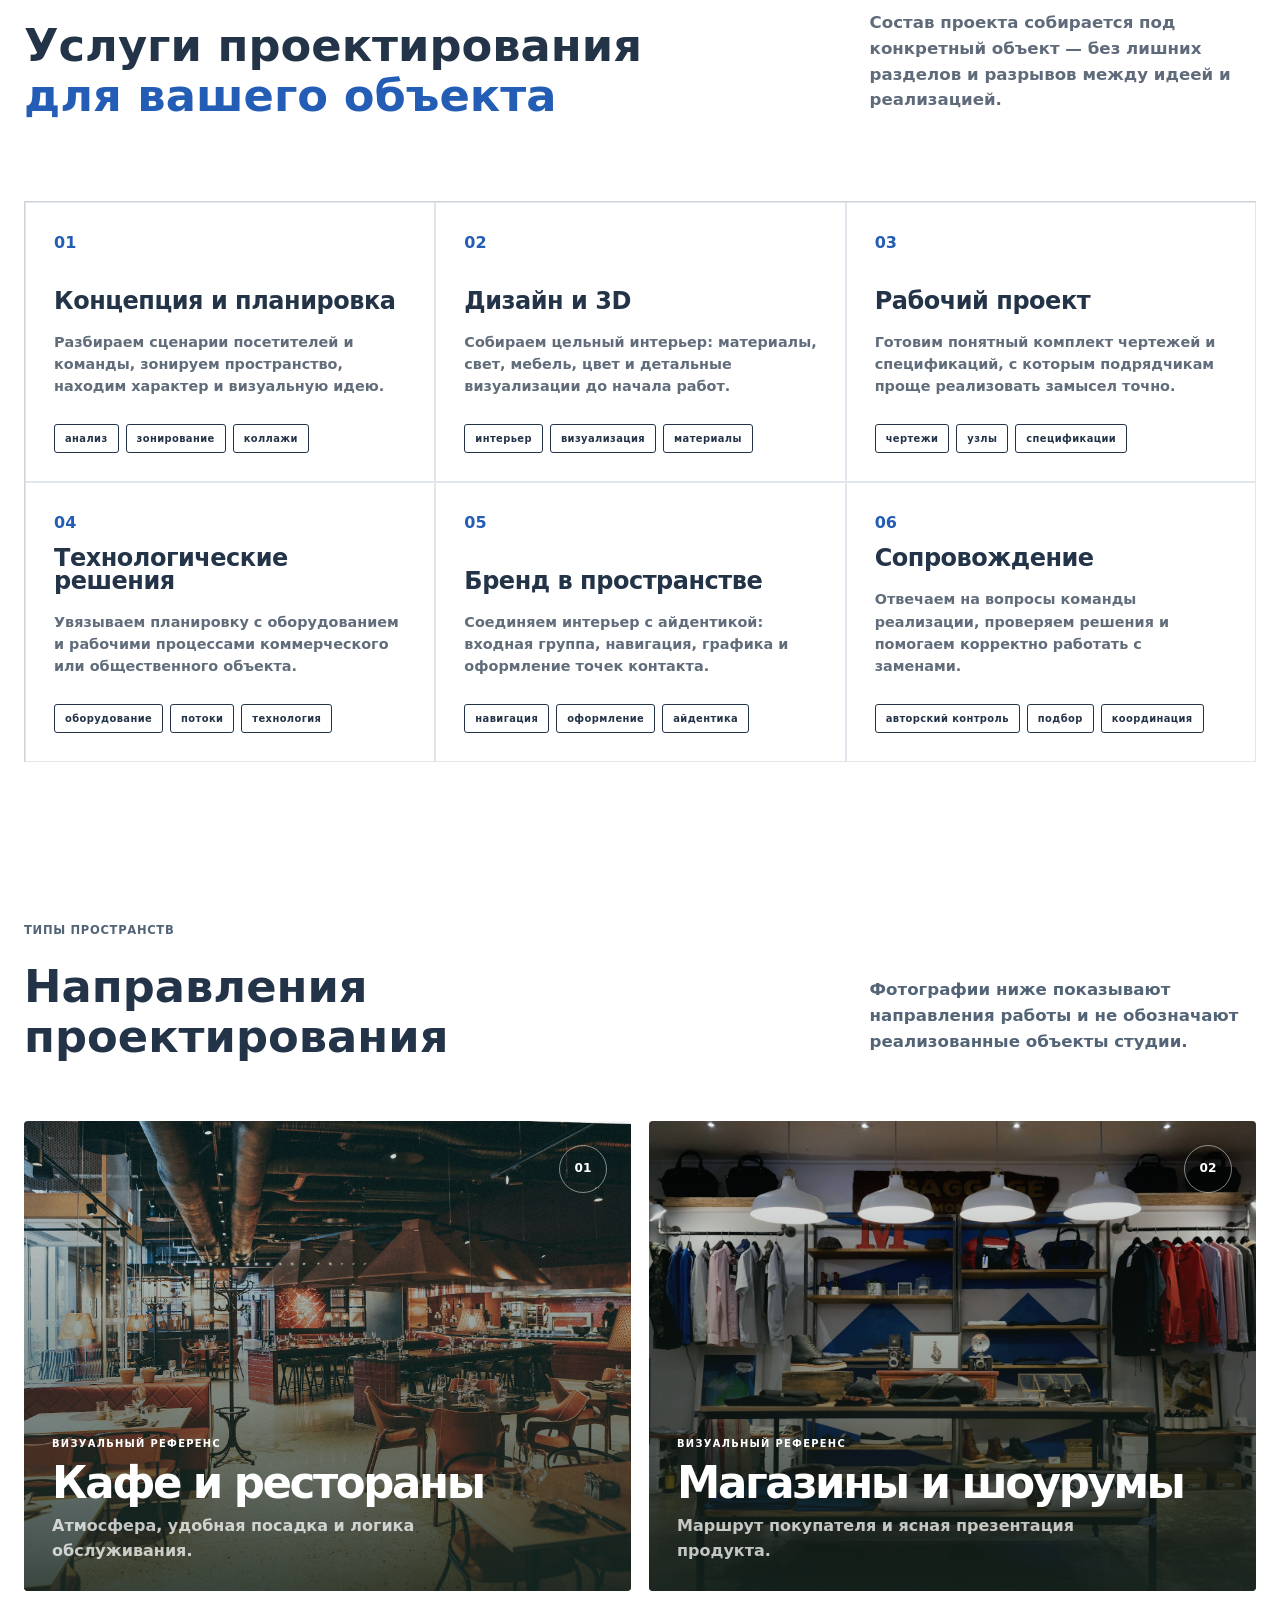
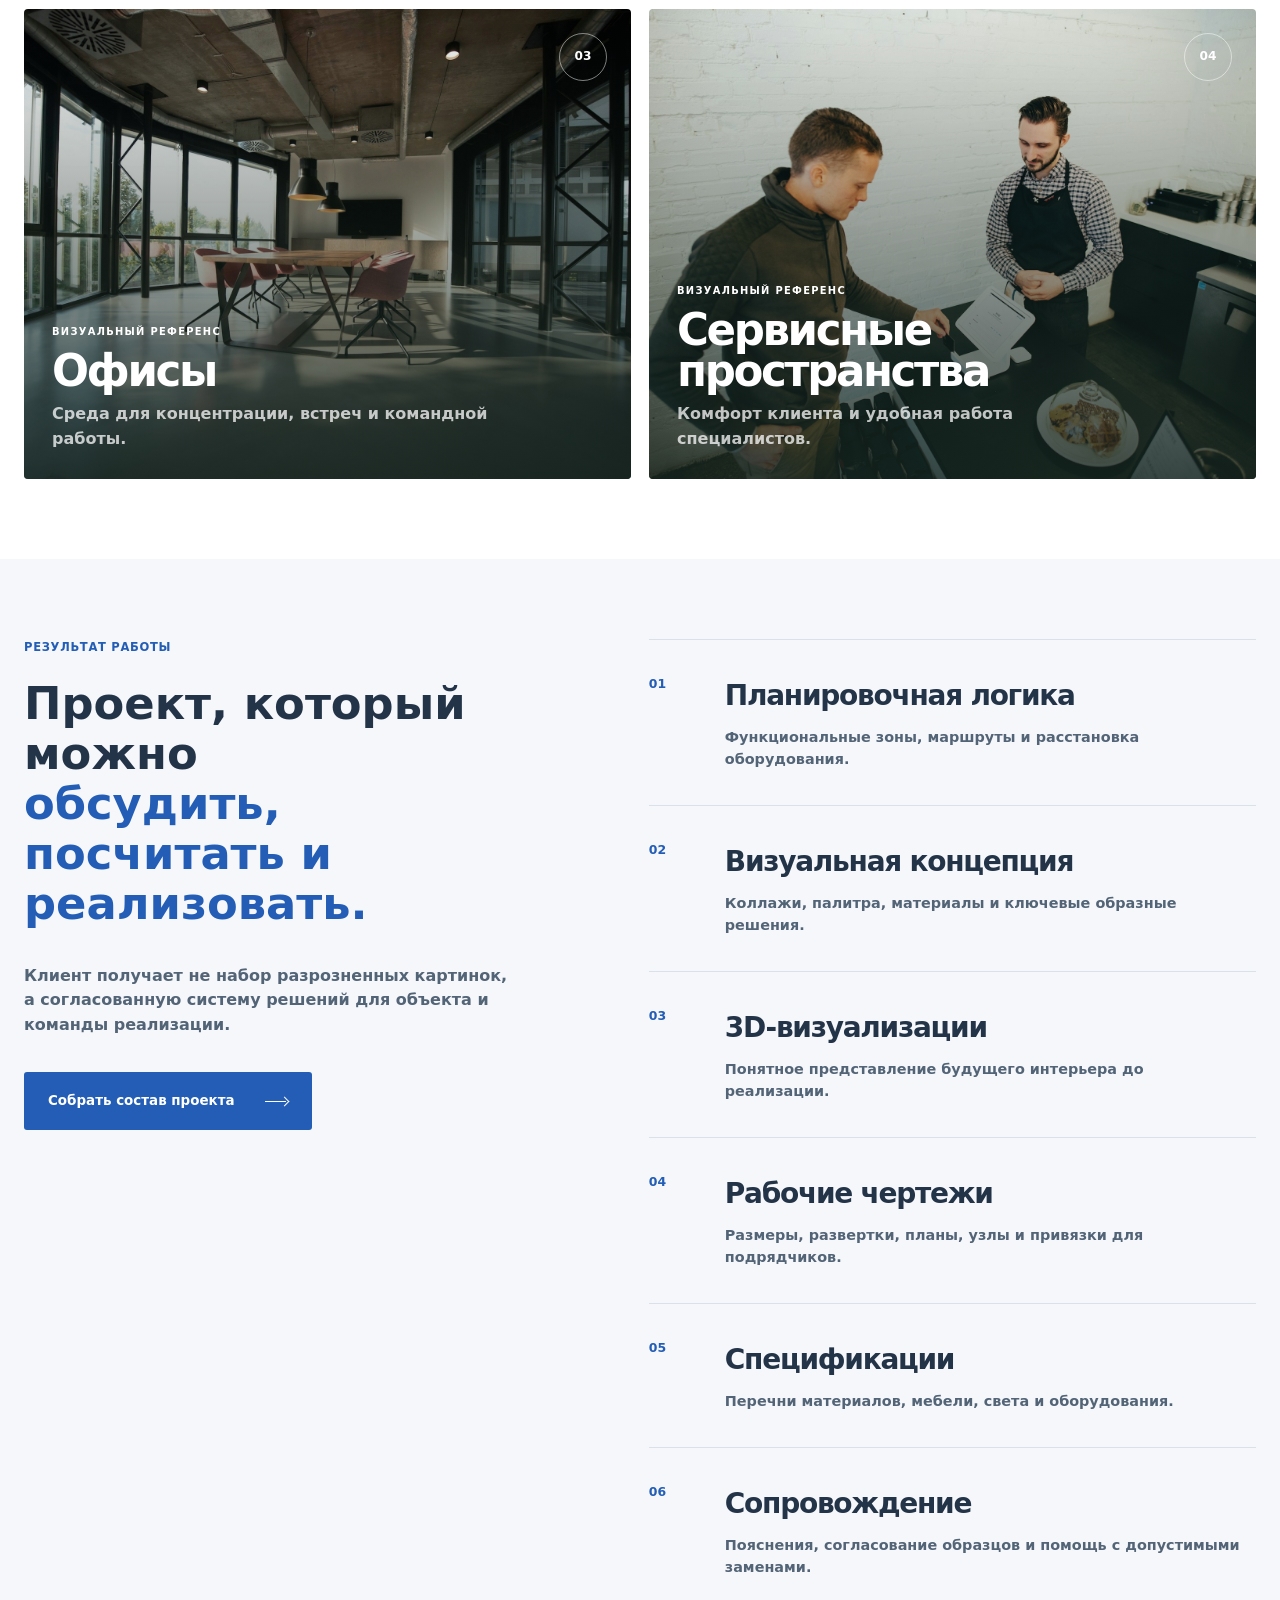
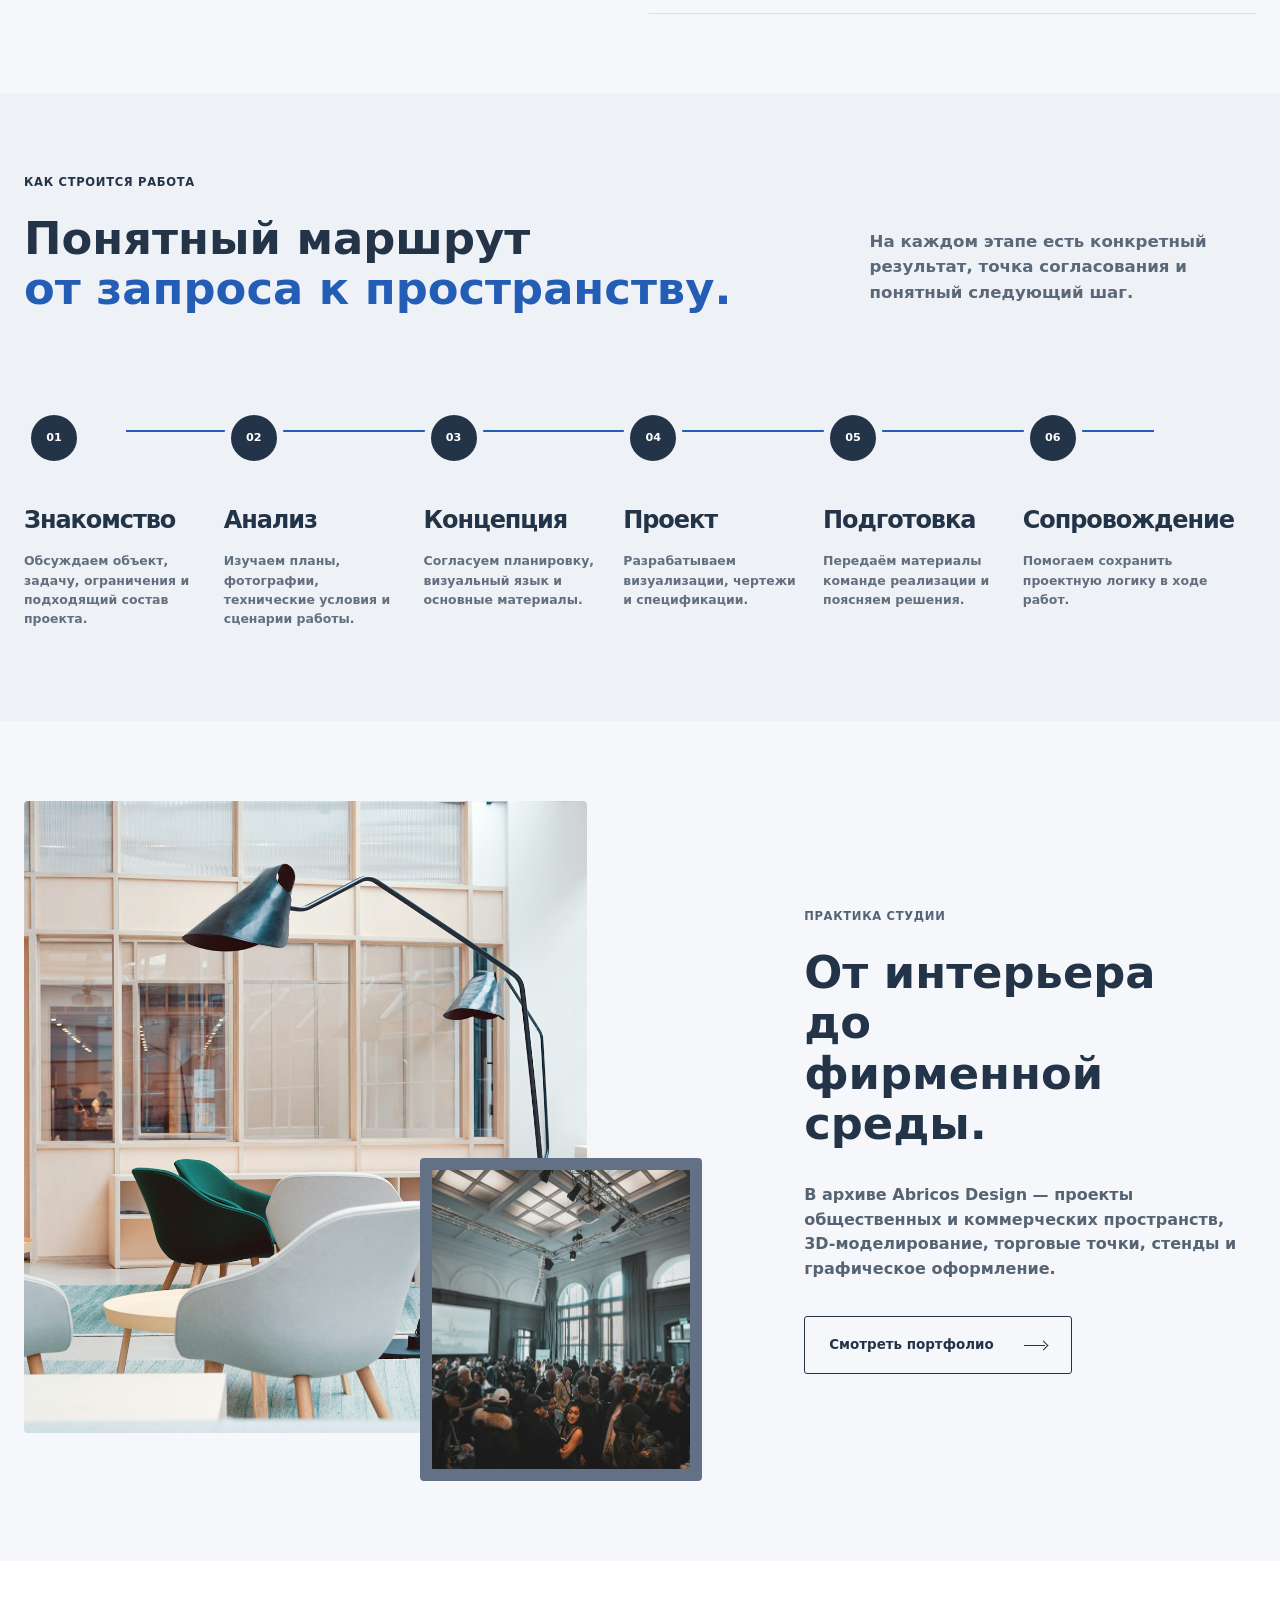
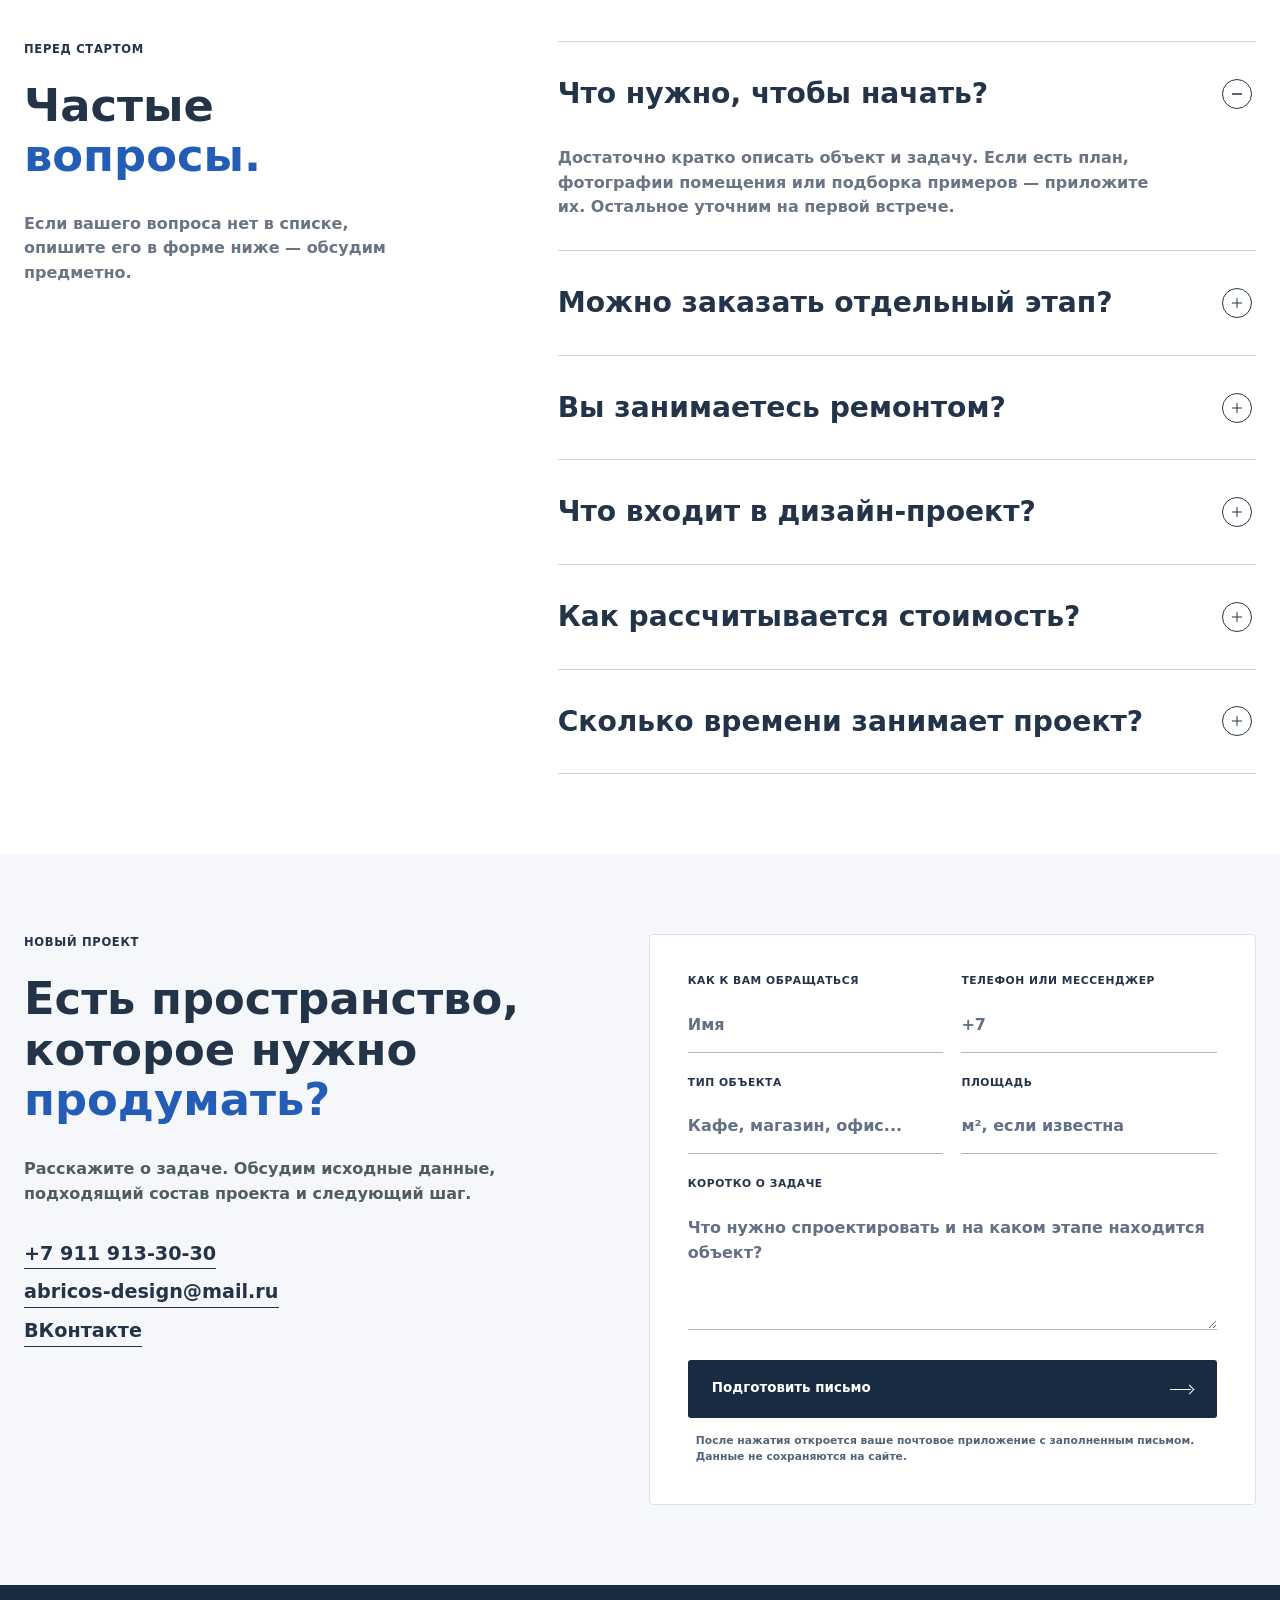
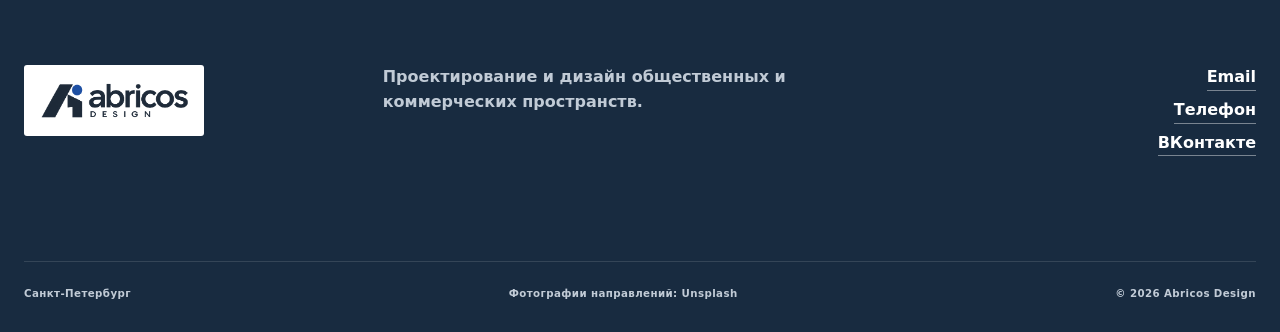
==== commit a6a5a7d7: "Build architectural hero with reference typography and real project" ====
--- a/index.html
+++ b/index.html
@@ -50,36 +50,32 @@
 
       <section class="hero" id="top">
         <div class="hero__content">
-          <p class="eyebrow hero__eyebrow">Проектирование общественных и коммерческих пространств</p>
+          <p class="eyebrow hero__eyebrow">Abricos Design · Коммерческие и общественные интерьеры</p>
           <h1>
-            Проектирование
-            <span>коммерческих</span>
-            и общественных интерьеров
+            Проектируем пространства
+            <span>для работы бизнеса</span>
           </h1>
           <p class="hero__lead">
-            От планировки и визуальной концепции до рабочих чертежей и сопровождения реализации.
+            Планировки, дизайн интерьера и рабочая документация. От первой концепции до сопровождения реализации.
           </p>
           <div class="hero__actions">
             <a class="button button--primary" href="#contact">
               Обсудить проект
               <span class="arrow-mark" aria-hidden="true"></span>
             </a>
-            <a class="text-link" href="#directions">
-              Смотреть направления
+            <a class="text-link" href="./portfolio/">
+              Смотреть проекты
               <span class="arrow-mark" aria-hidden="true"></span>
             </a>
           </div>
         </div>
 
-        <div class="hero__visual" aria-label="Современный интерьер ресторана">
+        <figure class="hero__visual">
           <div class="hero__arch">
-            <img src="./images/hero-restaurant.jpg" alt="Интерьер современного ресторана в тёплых природных оттенках">
-          </div>
-          <div class="hero__note">
-            <span>От идеи</span>
-            <strong>до открытия</strong>
-          </div>
-        </div>
+            <img src="./portfolio/goa-bar.png" alt="Проект бара «Гоа»: открытая стойка, деревянная отделка и бирюзовые стулья" width="1200" height="900" fetchpriority="high">
+          </div>
+          <figcaption class="hero__caption"><span>Бар «Гоа»</span><a href="./portfolio/">Портфолио студии<span class="arrow-mark" aria-hidden="true"></span></a></figcaption>
+        </figure>
 
         <div class="hero__types" aria-label="Типы объектов">
           <span>Кафе</span>
--- a/styles.css
+++ b/styles.css
@@ -2,7 +2,7 @@
   --forest: #233449;
   --forest-deep: #182b40;
   --moss: #606c38;
-  --sage: #8b9d83;
+  --sage: #627185;
   --sage-soft: #b7c2ad;
   --sand: #ffffff;
   --oat: #eef2f6;
@@ -129,9 +129,8 @@
 }
 
 .js [data-reveal] {
-  opacity: 0;
-  transform: translateY(28px);
-  transition: opacity 650ms ease, transform 650ms ease;
+  opacity: 1;
+  transform: none;
 }
 
 .js [data-reveal].is-visible {
@@ -168,7 +167,7 @@
   height: 0.12em;
   content: "";
   border-radius: 100%;
-  background: var(--sage);
+  background: #f5f7fa;
   transform: rotate(-28deg);
 }
 
@@ -626,7 +625,7 @@
 }
 
 .service-card:hover {
-  color: var(--sand);
+  color: var(--ink);
   background: var(--forest);
 }
 
@@ -655,7 +654,7 @@
 }
 
 .service-card:hover p {
-  color: rgba(255, 255, 255, 0.7);
+  color: #536477;
 }
 
 .service-card__tags {
@@ -790,7 +789,7 @@
 .deliverables__intro > p:not(.eyebrow) {
   max-width: 520px;
   margin: 34px 0;
-  color: rgba(255, 255, 255, 0.68);
+  color: #536477;
 }
 
 .deliverables__list {
@@ -892,7 +891,7 @@
   min-height: 840px;
   padding: 110px max(24px, calc((100vw - 1280px) / 2));
   gap: clamp(50px, 8vw, 120px);
-  background: var(--sage);
+  background: #f5f7fa;
 }
 
 .archive__collage {
@@ -1892,3 +1891,54 @@
 
 .brand-logo { width: 180px; height: auto; display: block; }
 .footer .brand-logo { background: #fff; border-radius: 3px; padding: 8px; }
+
+.manifesto__copy .manifesto__lead { color: #243448; }
+.manifesto__copy > p, .deliverables__intro > p:not(.eyebrow) { color: #536477; }
+.directions { color: #243448; background: #fff; }
+.directions .section-heading p { color: #536477; }
+.direction-card { color: #fff; }
+.direction-card__content > span { color: #fff; }
+.deliverables__list { border-top-color: #d9e1e9; }
+.brief-form input::placeholder, .brief-form textarea::placeholder { color: #627185; }
+.brief-form__note { color: #536477; }
+.footer > p, .footer__bottom { color: #c1cbd6; }
+
+.archive__copy > p { color: #536477; }
+.portfolio-card__open { color: #fff; }
+
+/* Reference typography: native system face, natural tracking and semibold body. */
+body { font-weight: 600; }
+h1, h2, h3, .hero h1, .portfolio-hero h1, .portfolio-card__meta h2,
+.section-heading h2, .faq-item button span { letter-spacing: normal; }
+.hero { display: grid; grid-template-columns: minmax(0, 1fr); min-height: auto; padding: 128px 24px 96px; gap: 40px; }
+.hero__content { max-width: none; padding: 0; min-width: 0; }
+.hero__eyebrow { max-width: 480px; font-size: 12px; line-height: 1.6; letter-spacing: normal; text-transform: none; margin-bottom: 24px; }
+.hero h1 { font-size: clamp(32px, 4vw, 56px); line-height: 1.18; font-weight: 700; overflow-wrap: break-word; }
+.hero h1 span { font-weight: inherit; }
+.hero__lead { font-size: 16px; line-height: 1.6; font-weight: 600; margin-top: 24px; max-width: 480px; }
+.hero__actions { flex-wrap: wrap; gap: 16px 24px; margin-top: 32px; }
+.hero__visual { width: 100%; min-width: 0; margin: 0; }
+.hero__arch { aspect-ratio: 1.2; border-radius: 0; background: #f7f7f8; }
+.hero__arch::after { display: none; }
+.hero__arch img { object-fit: contain; object-position: center; }
+.hero__caption { display: flex; justify-content: space-between; flex-wrap: wrap; gap: 12px; margin-top: 16px; padding-top: 16px; border-top: 1px solid #d9e1e9; font-size: 12px; color: #536477; }
+.hero__caption a { display: inline-flex; align-items: center; gap: 12px; color: #235db5; min-height: 44px; }
+.hero__caption > span { align-self: center; }
+.hero__types { flex-wrap: wrap; height: auto; min-height: 56px; gap: 12px 24px; padding: 16px 24px; }
+.hero__types span:nth-child(n) { display: inline; }
+.hero .button, .hero .text-link { transition: transform 250ms cubic-bezier(0.16, 1, 0.3, 1), background-color 250ms cubic-bezier(0.16, 1, 0.3, 1); }
+@media (hover: hover) { .hero .text-link:hover { transform: translateY(-2px); } }
+@media (min-width: 768px) {
+ .hero { grid-template-columns: repeat(12, minmax(0, 1fr)); gap: 24px; padding: 152px 32px 112px; }
+ .hero__content { grid-column: span 6; }
+ .hero__visual { grid-column: span 6; }
+ .hero__actions { align-items: flex-start; flex-direction: column; }
+}
+@media (min-width: 1200px) {
+ .hero { padding: 176px max(48px, calc((100vw - 1280px) / 2)) 112px; gap: 40px; }
+ .hero__actions { flex-direction: row; align-items: center; }
+}
+@media (prefers-reduced-motion: no-preference) {
+ .hero__visual { animation: hero-enter 400ms cubic-bezier(0.16, 1, 0.3, 1) both; }
+ @keyframes hero-enter { from { transform: translateY(12px); } to { transform: translateY(0); } }
+}
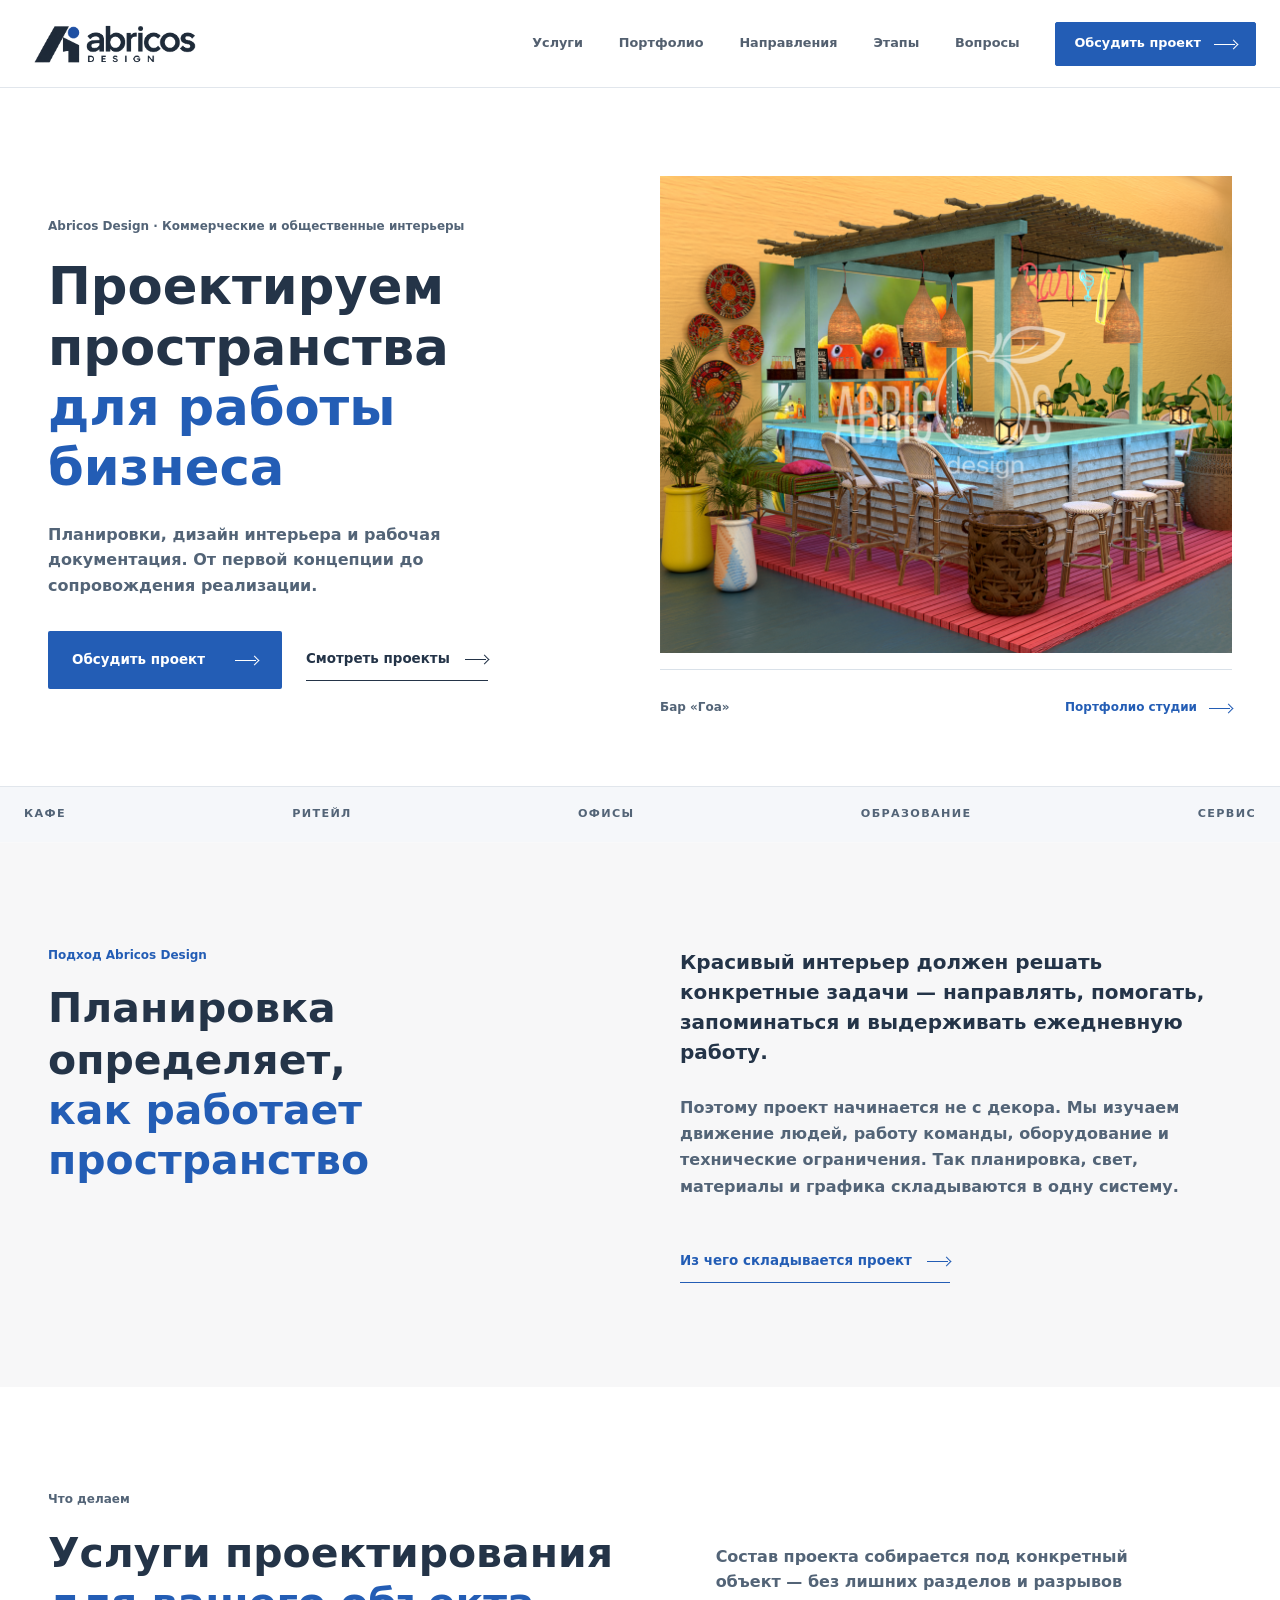
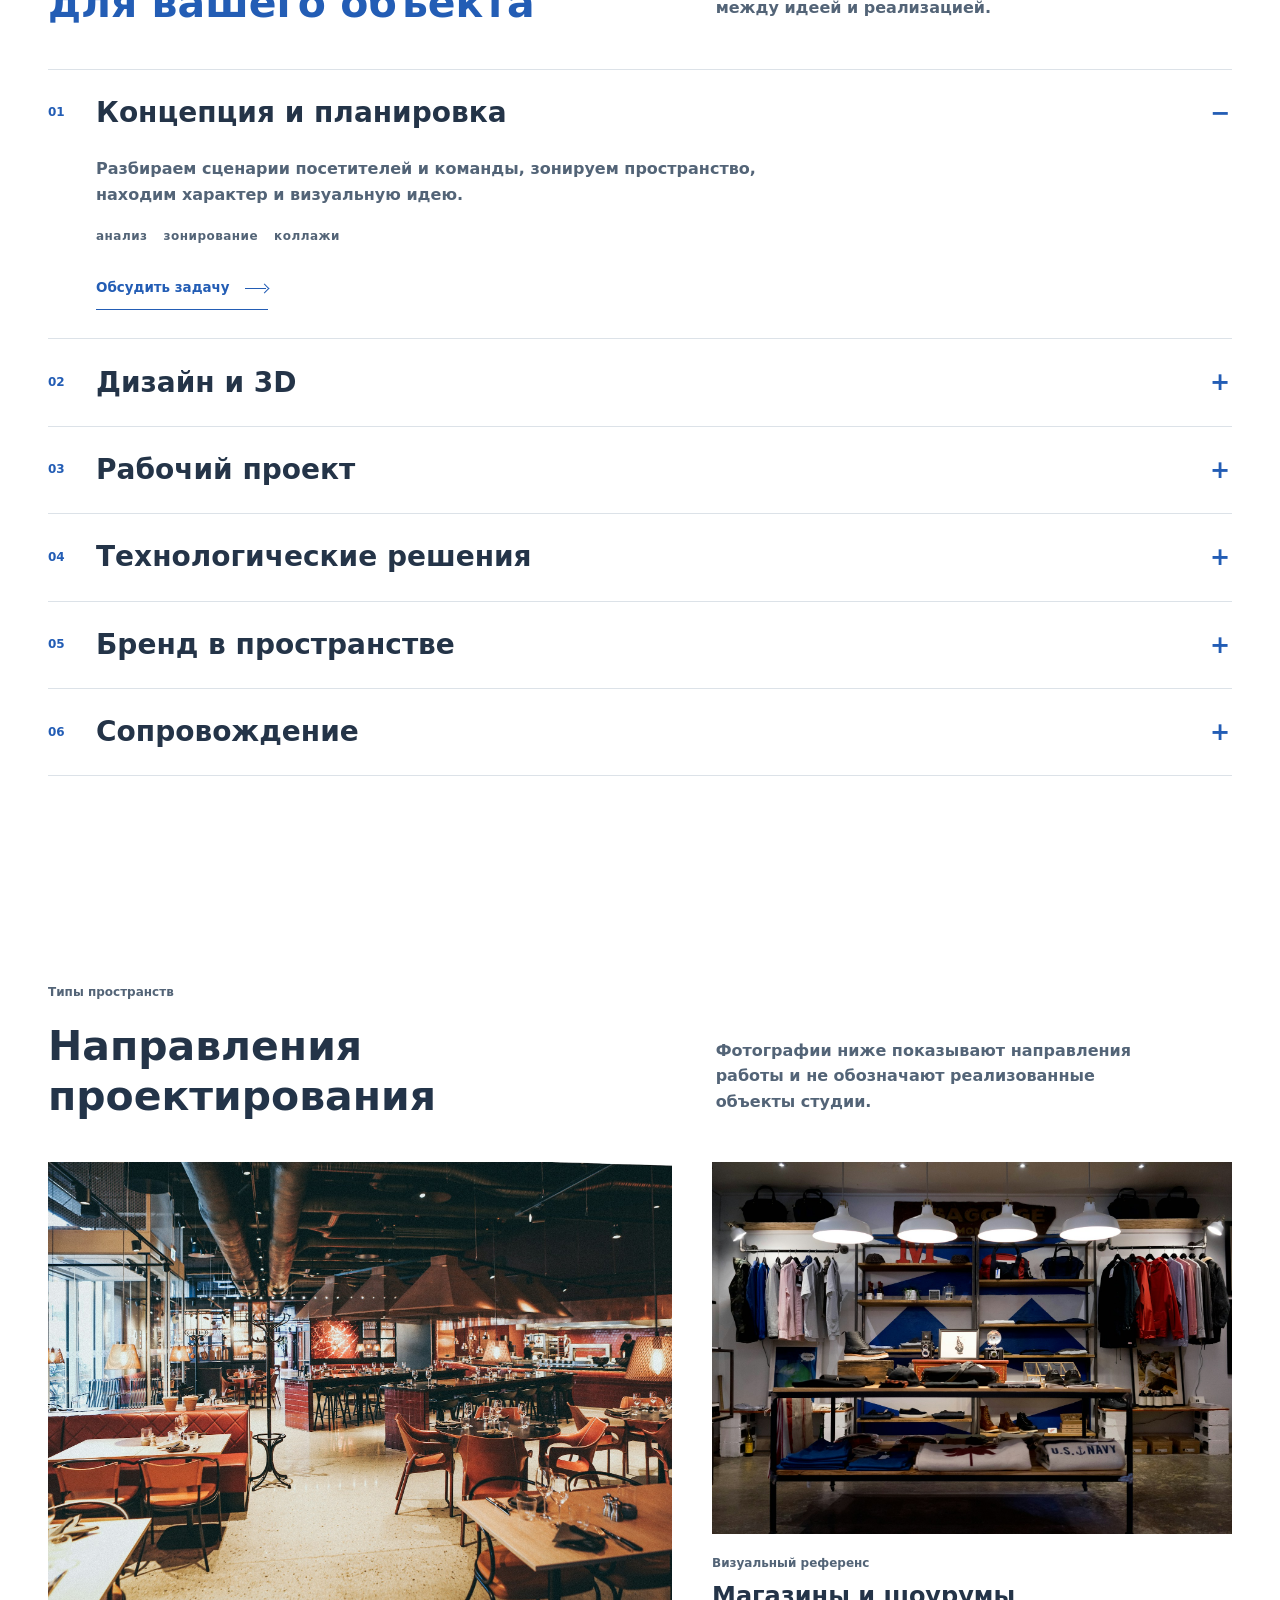
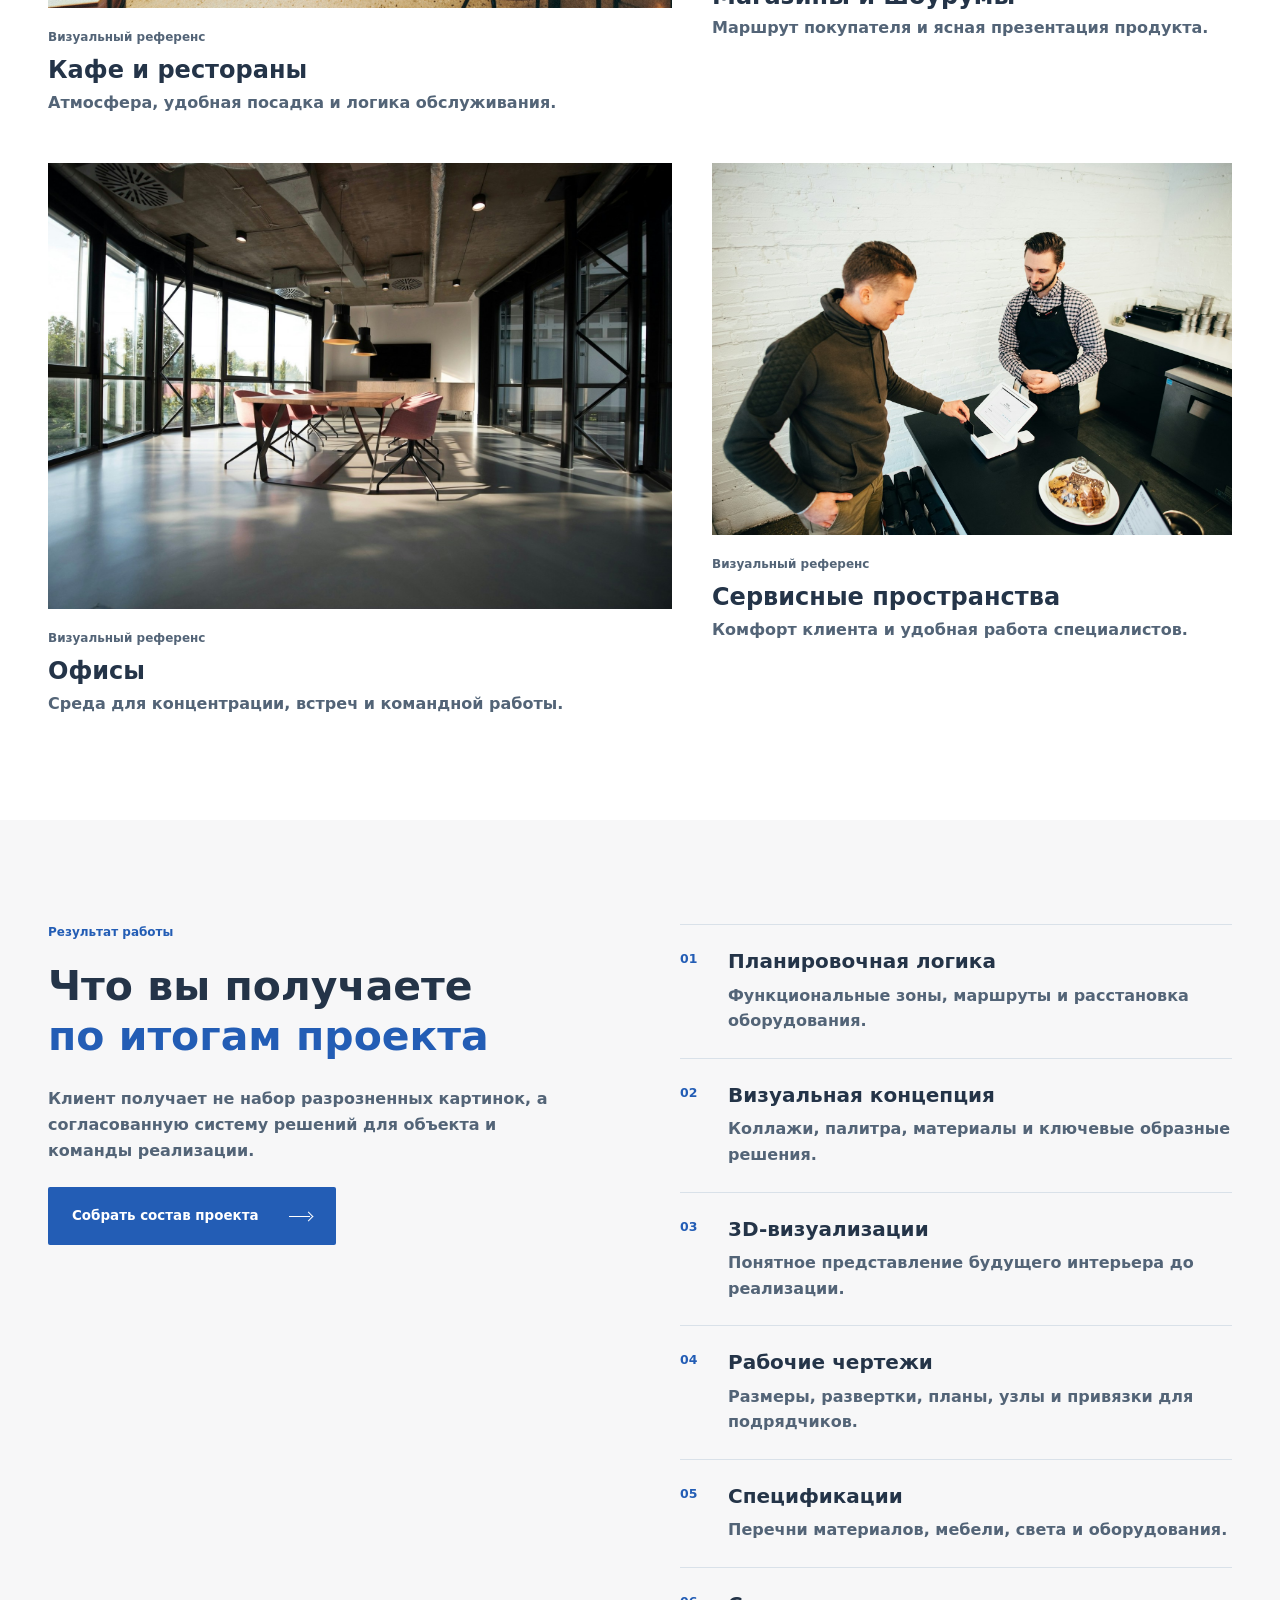
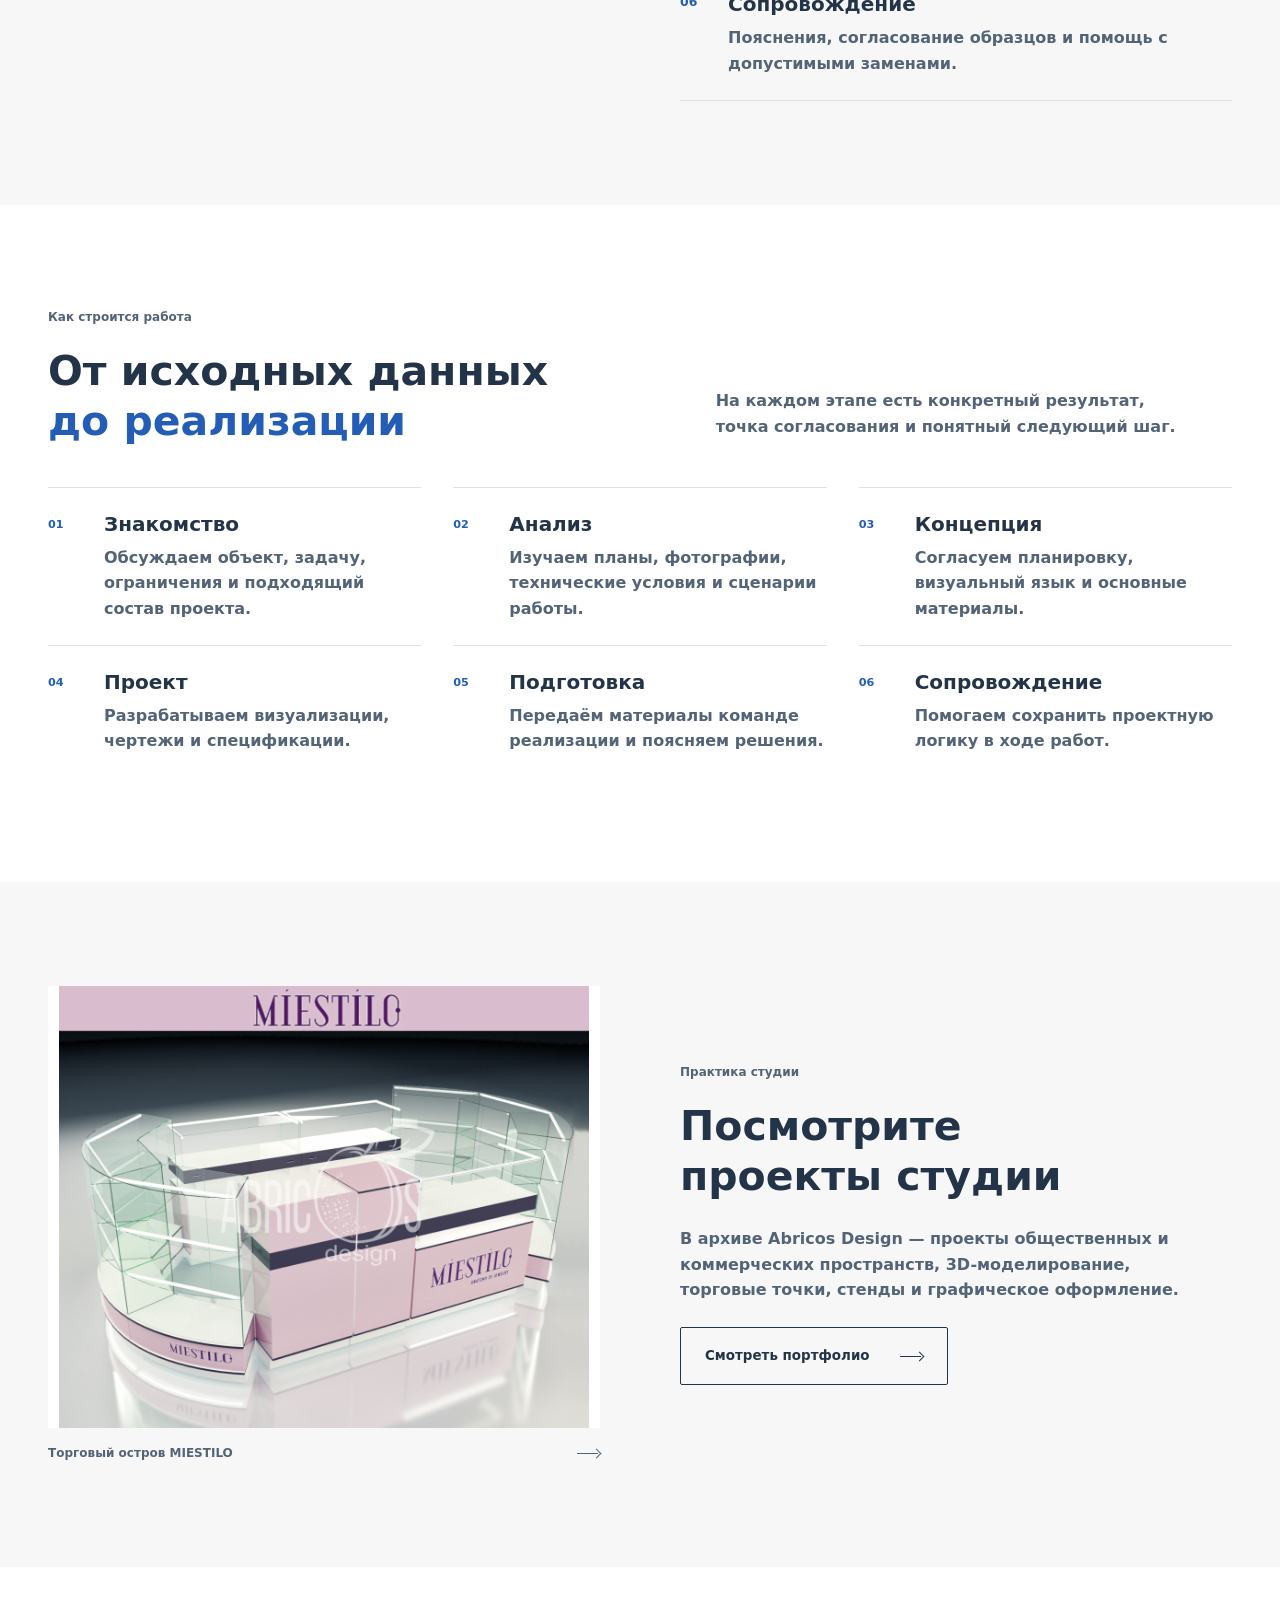
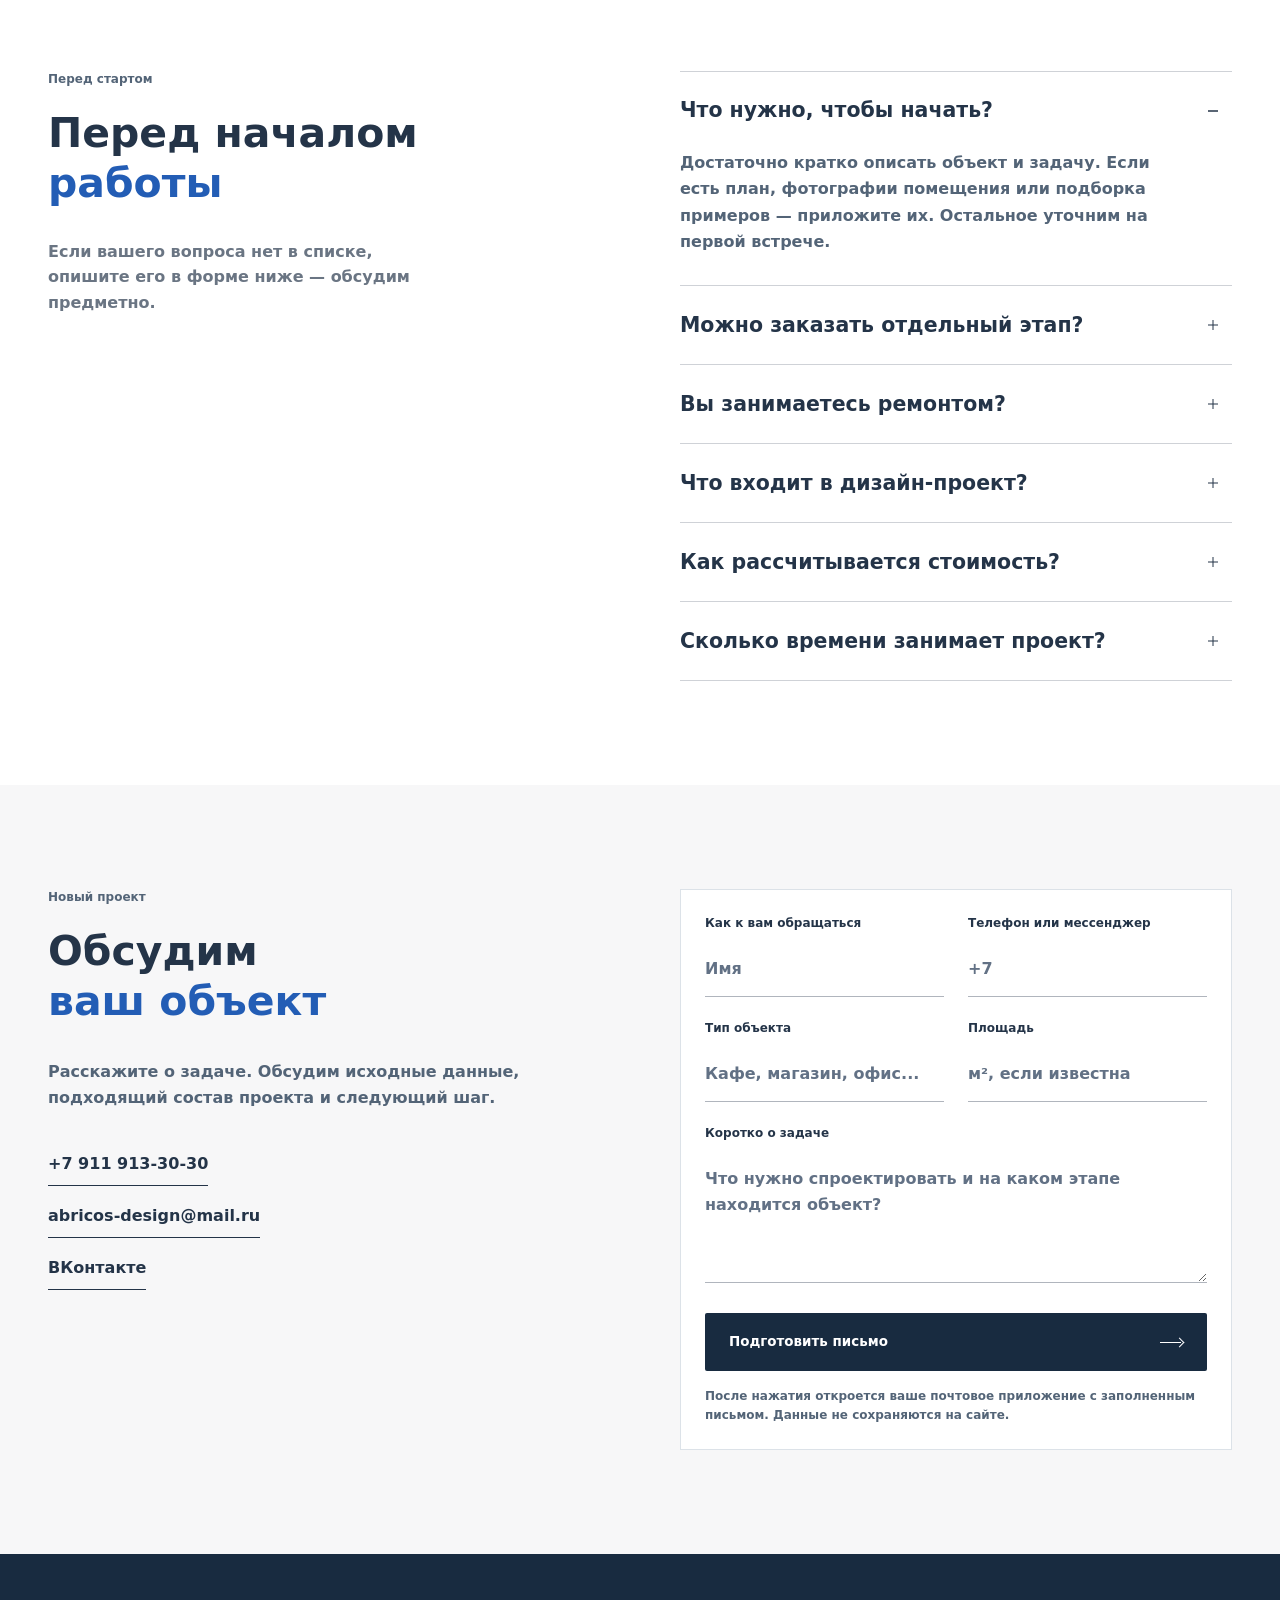
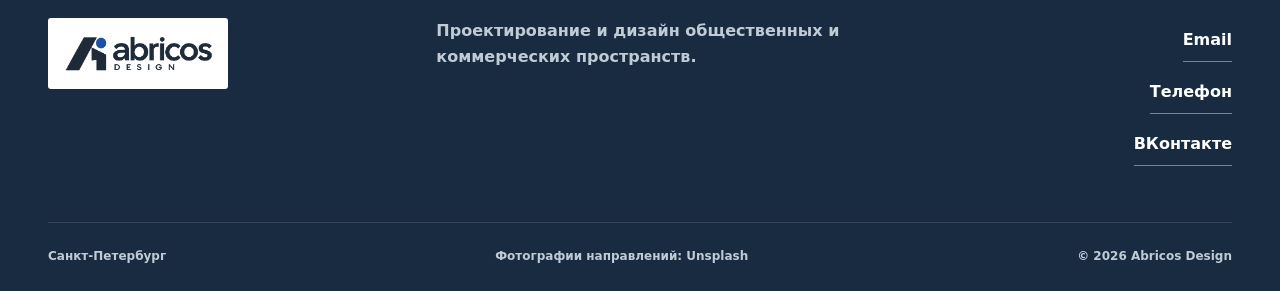
==== commit acd7a7e2: "Redesign all sections and portfolio with accessible layouts and Anime.js motion" ====
--- a/index.html
+++ b/index.html
@@ -16,10 +16,13 @@
     <title>Abricos Design — проектирование коммерческих пространств</title>
     <link rel="icon" href="./favicon.svg" type="image/svg+xml">
     <link rel="stylesheet" href="./styles.css">
+    <link rel="stylesheet" href="./redesign.css">
     <script>document.documentElement.classList.add("js");</script>
+    <script src="./vendor/anime.umd.min.js" defer></script>
     <script src="./script.js" defer></script>
   </head>
   <body>
+    <a class="skip-link" href="#top">К содержанию</a>
     <main>
       <header class="site-header">
         <a class="site-header__logo" href="#top" aria-label="Abricos Design — на главную">
@@ -90,7 +93,7 @@
         <div class="section-index" aria-hidden="true">01</div>
         <div class="manifesto__title" data-reveal>
           <p class="eyebrow">Подход Abricos Design</p>
-          <h2>Сначала логика.<br><em>Затем форма.</em></h2>
+          <h2>Планировка определяет,<br><em>как работает пространство</em></h2>
         </div>
         <div class="manifesto__copy" data-reveal>
           <p class="manifesto__lead">
@@ -118,54 +121,42 @@
           </p>
         </div>
         <div class="services__grid">
-          <article class="service-card" data-reveal>
-            <div class="service-card__number">01</div>
-            <h3>Концепция и планировка</h3>
+          <details class="service-row" open><summary><span>01</span><h3>Концепция и планировка</h3></summary><div class="service-row__body">
             <p>Разбираем сценарии посетителей и команды, зонируем пространство, находим характер и визуальную идею.</p>
             <div class="service-card__tags" aria-label="Состав услуги">
               <span>анализ</span><span>зонирование</span><span>коллажи</span>
             </div>
-          </article>
-          <article class="service-card" data-reveal>
-            <div class="service-card__number">02</div>
-            <h3>Дизайн и 3D</h3>
+          <a class="text-link" href="#contact">Обсудить задачу<span class="arrow-mark" aria-hidden="true"></span></a></div></details>
+          <details class="service-row"><summary><span>02</span><h3>Дизайн и 3D</h3></summary><div class="service-row__body">
             <p>Собираем цельный интерьер: материалы, свет, мебель, цвет и детальные визуализации до начала работ.</p>
             <div class="service-card__tags" aria-label="Состав услуги">
               <span>интерьер</span><span>визуализация</span><span>материалы</span>
             </div>
-          </article>
-          <article class="service-card" data-reveal>
-            <div class="service-card__number">03</div>
-            <h3>Рабочий проект</h3>
+          <a class="text-link" href="#contact">Обсудить задачу<span class="arrow-mark" aria-hidden="true"></span></a></div></details>
+          <details class="service-row"><summary><span>03</span><h3>Рабочий проект</h3></summary><div class="service-row__body">
             <p>Готовим понятный комплект чертежей и спецификаций, с которым подрядчикам проще реализовать замысел точно.</p>
             <div class="service-card__tags" aria-label="Состав услуги">
               <span>чертежи</span><span>узлы</span><span>спецификации</span>
             </div>
-          </article>
-          <article class="service-card" data-reveal>
-            <div class="service-card__number">04</div>
-            <h3>Технологические решения</h3>
+          <a class="text-link" href="#contact">Обсудить задачу<span class="arrow-mark" aria-hidden="true"></span></a></div></details>
+          <details class="service-row"><summary><span>04</span><h3>Технологические решения</h3></summary><div class="service-row__body">
             <p>Увязываем планировку с оборудованием и рабочими процессами коммерческого или общественного объекта.</p>
             <div class="service-card__tags" aria-label="Состав услуги">
               <span>оборудование</span><span>потоки</span><span>технология</span>
             </div>
-          </article>
-          <article class="service-card" data-reveal>
-            <div class="service-card__number">05</div>
-            <h3>Бренд в пространстве</h3>
+          <a class="text-link" href="#contact">Обсудить задачу<span class="arrow-mark" aria-hidden="true"></span></a></div></details>
+          <details class="service-row"><summary><span>05</span><h3>Бренд в пространстве</h3></summary><div class="service-row__body">
             <p>Соединяем интерьер с айдентикой: входная группа, навигация, графика и оформление точек контакта.</p>
             <div class="service-card__tags" aria-label="Состав услуги">
               <span>навигация</span><span>оформление</span><span>айдентика</span>
             </div>
-          </article>
-          <article class="service-card" data-reveal>
-            <div class="service-card__number">06</div>
-            <h3>Сопровождение</h3>
+          <a class="text-link" href="#contact">Обсудить задачу<span class="arrow-mark" aria-hidden="true"></span></a></div></details>
+          <details class="service-row"><summary><span>06</span><h3>Сопровождение</h3></summary><div class="service-row__body">
             <p>Отвечаем на вопросы команды реализации, проверяем решения и помогаем корректно работать с заменами.</p>
             <div class="service-card__tags" aria-label="Состав услуги">
               <span>авторский контроль</span><span>подбор</span><span>координация</span>
             </div>
-          </article>
+          <a class="text-link" href="#contact">Обсудить задачу<span class="arrow-mark" aria-hidden="true"></span></a></div></details>
         </div>
       </section>
 
@@ -179,7 +170,7 @@
         </div>
         <div class="directions__grid">
           <article class="direction-card direction-card--wide" data-reveal>
-            <img src="./images/hero-restaurant.jpg" alt="">
+            <img loading="lazy" src="./images/hero-restaurant.jpg" alt="">
             <div class="direction-card__shade"></div>
             <div class="direction-card__number">01</div>
             <div class="direction-card__content">
@@ -189,7 +180,7 @@
             </div>
           </article>
           <article class="direction-card" data-reveal>
-            <img src="./images/retail.jpg" alt="">
+            <img loading="lazy" src="./images/retail.jpg" alt="">
             <div class="direction-card__shade"></div>
             <div class="direction-card__number">02</div>
             <div class="direction-card__content">
@@ -199,7 +190,7 @@
             </div>
           </article>
           <article class="direction-card" data-reveal>
-            <img src="./images/office.jpg" alt="">
+            <img loading="lazy" src="./images/office.jpg" alt="">
             <div class="direction-card__shade"></div>
             <div class="direction-card__number">03</div>
             <div class="direction-card__content">
@@ -209,7 +200,7 @@
             </div>
           </article>
           <article class="direction-card direction-card--wide" data-reveal>
-            <img src="./images/service.jpg" alt="">
+            <img loading="lazy" src="./images/service.jpg" alt="">
             <div class="direction-card__shade"></div>
             <div class="direction-card__number">04</div>
             <div class="direction-card__content">
@@ -224,7 +215,7 @@
       <section class="deliverables section-dark">
         <div class="deliverables__intro" data-reveal>
           <p class="eyebrow">Результат работы</p>
-          <h2>Проект, который можно <em>обсудить, посчитать и реализовать.</em></h2>
+          <h2>Что вы получаете<br><em>по итогам проекта</em></h2>
           <p>
             Клиент получает не набор разрозненных картинок, а согласованную систему решений для объекта и команды реализации.
           </p>
@@ -265,7 +256,7 @@
         <div class="section-heading" data-reveal>
           <div>
             <p class="eyebrow">Как строится работа</p>
-            <h2>Понятный маршрут<br><em>от запроса к пространству.</em></h2>
+            <h2>От исходных данных<br><em>до реализации</em></h2>
           </div>
           <p>На каждом этапе есть конкретный результат, точка согласования и понятный следующий шаг.</p>
         </div>
@@ -305,17 +296,13 @@
       </section>
 
       <section class="archive">
-        <div class="archive__collage" data-reveal>
-          <div class="archive__image archive__image--main">
-            <img src="./images/workspace.jpg" alt="Современное общественное пространство с открытой планировкой">
-          </div>
-          <div class="archive__image archive__image--side">
-            <img src="./images/hospitality.jpg" alt="Интерьер пространства для встреч и событий">
-          </div>
-        </div>
+        <a class="archive__project" href="./portfolio/">
+          <img src="./portfolio/miestilo.png" alt="Проект торгового острова MIESTILO" loading="lazy">
+          <span>Торговый остров MIESTILO<span class="arrow-mark" aria-hidden="true"></span></span>
+        </a>
         <div class="archive__copy" data-reveal>
           <p class="eyebrow">Практика студии</p>
-          <h2>От интерьера<br>до <em>фирменной среды.</em></h2>
+          <h2>Посмотрите<br><em>проекты студии</em></h2>
           <p>
             В архиве Abricos Design — проекты общественных и коммерческих пространств, 3D-моделирование, торговые точки, стенды и графическое оформление.
           </p>
@@ -329,7 +316,7 @@
       <section class="faq" id="faq">
         <div class="faq__heading" data-reveal>
           <p class="eyebrow">Перед стартом</p>
-          <h2>Частые<br><em>вопросы.</em></h2>
+          <h2>Перед началом<br><em>работы</em></h2>
           <p>Если вашего вопроса нет в списке, опишите его в форме ниже — обсудим предметно.</p>
         </div>
         <div class="faq__list" data-reveal>
@@ -387,7 +374,7 @@
       <section class="contact" id="contact">
         <div class="contact__intro" data-reveal>
           <p class="eyebrow">Новый проект</p>
-          <h2>Есть пространство, которое нужно <em>продумать?</em></h2>
+          <h2>Обсудим<br><em>ваш объект</em></h2>
           <p>Расскажите о задаче. Обсудим исходные данные, подходящий состав проекта и следующий шаг.</p>
           <div class="contact__direct">
             <a href="tel:+79119133030">+7 911 913-30-30</a>
--- a/redesign.css
+++ b/redesign.css
@@ -0,0 +1,122 @@
+/* Shared architectural layout; text stays visible without JavaScript. */
+:root { --surface: #f7f7f8; --text: #243448; --muted: #536477; --accent: #235db5; --rule: #dce2e8; --ease: cubic-bezier(.16,1,.3,1); }
+body { color: var(--text); font-size: 16px; line-height: 1.6; }
+h1,h2,h3,h2 em { font-weight: 700; letter-spacing: normal; line-height: 1.22; }
+p { overflow-wrap: break-word; }
+.section-heading h2,.manifesto h2,.deliverables__intro h2,.archive__copy h2,.faq__heading h2,.contact__intro h2,.portfolio-cta h2 { font-size: clamp(28px,3.2vw,44px); line-height: 1.25; letter-spacing: normal; }
+.eyebrow { font-size: 12px; letter-spacing: normal; text-transform: none; color: var(--muted); margin-bottom: 20px; }
+.manifesto,.services,.directions,.deliverables,.process,.archive,.faq,.contact,.portfolio-cta { padding: 64px 24px; gap: 40px; min-height: auto; }
+.section-heading { display: grid; grid-template-columns: 1fr; gap: 24px; margin-bottom: 40px; }
+.section-heading > p { font-size: 16px; color: var(--muted); max-width: 460px; }
+.section-index { display: none; }
+.manifesto { background: var(--surface); }
+.manifesto__copy { max-width: 620px; }
+.manifesto__copy .manifesto__lead { font-size: 20px; font-weight: 600; line-height: 1.5; letter-spacing: normal; }
+.manifesto__copy p { font-size: 16px; line-height: 1.65; }
+.services__grid { display: block; border: 0; border-top: 1px solid var(--rule); }
+.service-row { border-bottom: 1px solid var(--rule); }
+.service-row summary { display: grid; grid-template-columns: 32px minmax(0,1fr) 24px; align-items: center; gap: 16px; cursor: pointer; padding: 24px 0; list-style: none; }
+.service-row summary::-webkit-details-marker { display: none; }
+.service-row summary > span { color: var(--accent); font-size: 12px; }
+.service-row summary::after { content: '+'; font-size: 24px; color: var(--accent); text-align: center; }
+.service-row[open] summary::after { content: '−'; }
+.service-row h3 { font-size: clamp(20px,2.2vw,28px); margin: 0; }
+.service-row__body { padding: 0 0 28px 48px; max-width: 720px; }
+.service-row__body > p { margin: 0 0 20px; color: var(--muted); }
+.service-row__body .text-link { margin-top: 20px; min-height: 44px; color: var(--accent); }
+.service-card__tags { gap: 8px 16px; }
+.service-card__tags span { padding: 0; border: 0; font-size: 12px; color: var(--muted); }
+.directions { background: #fff; }
+.directions__grid { display: grid; grid-template-columns: 1fr; grid-auto-rows: auto; gap: 40px 24px; }
+.direction-card { overflow: visible; color: var(--text); border-radius: 0; background: none; }
+.direction-card img { position: static; width: 100%; height: auto; aspect-ratio: 1.4; object-fit: cover; border-radius: 0; }
+.direction-card__shade,.direction-card__number { display: none; }
+.direction-card__content { position: static; padding: 20px 0 0; }
+.direction-card__content > span { color: var(--muted); font-size: 12px; letter-spacing: normal; text-transform: none; }
+.direction-card__content h3 { color: var(--text); font-size: 24px; letter-spacing: normal; margin: 8px 0; }
+.direction-card__content p { color: var(--muted); font-size: 16px; margin: 0; max-width: none; }
+.deliverables { background: var(--surface); }
+.deliverables__intro { position: static; }
+.deliverables__intro > p:not(.eyebrow) { font-size: 16px; margin: 24px 0; }
+.deliverables__list article { padding: 24px 0; grid-template-columns: 32px minmax(0,1fr); gap: 16px; }
+.deliverables__list h3 { font-size: 20px; letter-spacing: normal; }
+.deliverables__list p { font-size: 16px; }
+.process { background: #fff; }
+.process-ribbon { display: grid; grid-template-columns: 1fr; gap: 0; padding: 0; }
+.process-ribbon__line { display: none; }
+.process-step { display: grid; grid-template-columns: 40px minmax(0,1fr); gap: 8px 16px; padding: 24px 0; border-top: 1px solid var(--rule); }
+.process-step__dot { grid-row: span 2; border: 0; border-radius: 0; width: auto; height: auto; background: none; color: var(--accent); margin: 0; place-items: start; padding-top: 4px; }
+.process-step h3 { font-size: 20px; letter-spacing: normal; margin: 0; }
+.process-step p { max-width: 460px; font-size: 16px; color: var(--muted); margin: 0; }
+.archive { background: var(--surface); }
+.archive__project { min-width: 0; display: block; }
+.archive__project img { aspect-ratio: 1.25; object-fit: contain; background: #fff; }
+.archive__project > span { display: flex; justify-content: space-between; align-items: center; gap: 16px; padding-top: 16px; color: var(--muted); font-size: 12px; }
+.archive__copy > p:not(.eyebrow) { color: var(--muted); font-size: 16px; margin: 24px 0; }
+.faq { background: #fff; }
+.faq__heading { position: static; }
+.faq-item button { padding: 24px 0; min-height: 64px; gap: 24px; }
+.faq-item button span { font-size: clamp(18px,1.6vw,22px); letter-spacing: normal; line-height: 1.4; }
+.faq-item button i { flex-shrink: 0; border: 0; }
+.faq-item__answer p { color: var(--muted); font-size: 16px; line-height: 1.65; }
+.contact { background: var(--surface); }
+.contact__intro > p:not(.eyebrow) { color: var(--muted); font-size: 16px; }
+.contact__direct a { min-height: 44px; display: inline-flex; align-items: center; font-size: 16px; }
+.brief-form { padding: 24px; border: 1px solid var(--rule); border-radius: 0; }
+.brief-form__row { grid-template-columns: 1fr; gap: 0; }
+.brief-form label > span { font-size: 12px; letter-spacing: normal; text-transform: none; }
+.brief-form input,.brief-form textarea { min-height: 48px; font-size: 16px; }
+.brief-form__note { font-size: 12px; color: var(--muted); margin: 16px 0 0; }
+.footer { padding: 48px 24px 24px; gap: 32px; background: #182b40; }
+.footer > p { font-size: 16px; }
+.footer__links { gap: 8px; }
+.footer__links a { min-height: 44px; display: inline-flex; align-items: center; }
+.footer__bottom { margin-top: 24px; font-size: 12px; letter-spacing: normal; }
+.portfolio-hero { padding: 128px 24px 64px; background: var(--surface); }
+.portfolio-hero h1 { font-size: clamp(36px,5vw,64px); letter-spacing: normal; font-weight: 700; line-height: 1.2; }
+.portfolio-hero h1 span { font-size: .75em; font-weight: 700; }
+.portfolio-hero__bottom { display: block; margin-top: 24px; }
+.portfolio-hero__bottom p { font-size: 16px; max-width: 620px; }
+.portfolio-catalog { padding: 32px 24px 64px; }
+.portfolio-filters { position: static; gap: 8px; flex-wrap: wrap; overflow: visible; margin-bottom: 32px; }
+.portfolio-filters button { font-size: 12px; min-height: 44px; padding: 0 16px; }
+.portfolio-grid { grid-template-columns: 1fr; gap: 40px 32px; }
+.portfolio-card__image { border-radius: 0; aspect-ratio: 1.25; background: var(--surface); }
+.portfolio-card__image img { object-fit: contain; }
+.portfolio-card__open { color: #fff; opacity: 1; transform: none; width: 44px; height: 44px; border-radius: 0; }
+.portfolio-card__meta { grid-template-columns: 24px minmax(0,1fr); gap: 16px; padding-top: 16px; }
+.portfolio-card__meta h2 { font-size: 24px; line-height: 1.3; letter-spacing: normal; }
+.portfolio-card__meta p { font-size: 12px; text-transform: none; letter-spacing: normal; }
+.portfolio-cta .eyebrow { margin-bottom: 0; }
+.button,.site-nav__contact { border-radius: 2px; }
+.button,.text-link,.portfolio-card__image img,.site-nav__contact { transition-timing-function: var(--ease); }
+.skip-link { position: fixed; left: 24px; top: -80px; z-index: 100; background: #fff; color: var(--accent); padding: 12px 24px; }
+.skip-link:focus { top: 12px; }
+@media (min-width: 768px) {
+ .manifesto,.services,.directions,.deliverables,.process,.archive,.faq,.contact,.portfolio-cta { padding: 80px 32px; }
+ .section-heading { grid-template-columns: 1.2fr 1fr; gap: 48px; align-items: end; }
+ .directions__grid { grid-template-columns: repeat(2,minmax(0,1fr)); }
+ .direction-card--wide { grid-column: auto; }
+ .portfolio-grid { grid-template-columns: repeat(2,minmax(0,1fr)); }
+ .portfolio-catalog { padding: 40px 32px 80px; }
+ .portfolio-hero { padding: 152px 32px 80px; }
+ .brief-form__row { grid-template-columns: repeat(2,minmax(0,1fr)); gap: 24px; }
+ .footer { padding: 64px 32px 24px; }
+ .process-ribbon { grid-template-columns: repeat(2,minmax(0,1fr)); gap: 0 32px; }
+}
+@media (min-width: 1024px) {
+ .manifesto,.deliverables,.archive,.faq,.contact { grid-template-columns: repeat(2,minmax(0,1fr)); gap: 80px; }
+ .process-ribbon { grid-template-columns: repeat(3,minmax(0,1fr)); }
+ .footer { grid-template-columns: .7fr 1fr .5fr; }
+}
+@media (min-width: 1200px) {
+ .manifesto,.services,.directions,.deliverables,.process,.archive,.faq,.contact,.portfolio-cta { padding: 104px max(48px,calc((100vw - 1280px)/2)); }
+ .portfolio-hero { padding: 176px max(48px,calc((100vw - 1280px)/2)) 88px; }
+ .portfolio-catalog,.footer { padding-left: max(48px,calc((100vw - 1280px)/2)); padding-right: max(48px,calc((100vw - 1280px)/2)); }
+ .directions__grid { grid-template-columns: 1.2fr 1fr; gap: 48px 40px; }
+}
+@media (prefers-reduced-motion: reduce) { *,*::before,*::after { animation: none !important; transition: none !important; scroll-behavior: auto !important; } }
+
+.hero__visual { animation: none; }
+[hidden] { display: none !important; }
+.skip-link:not(:focus) { clip-path: inset(50%); width: 1px; height: 1px; overflow: hidden; padding: 0; }
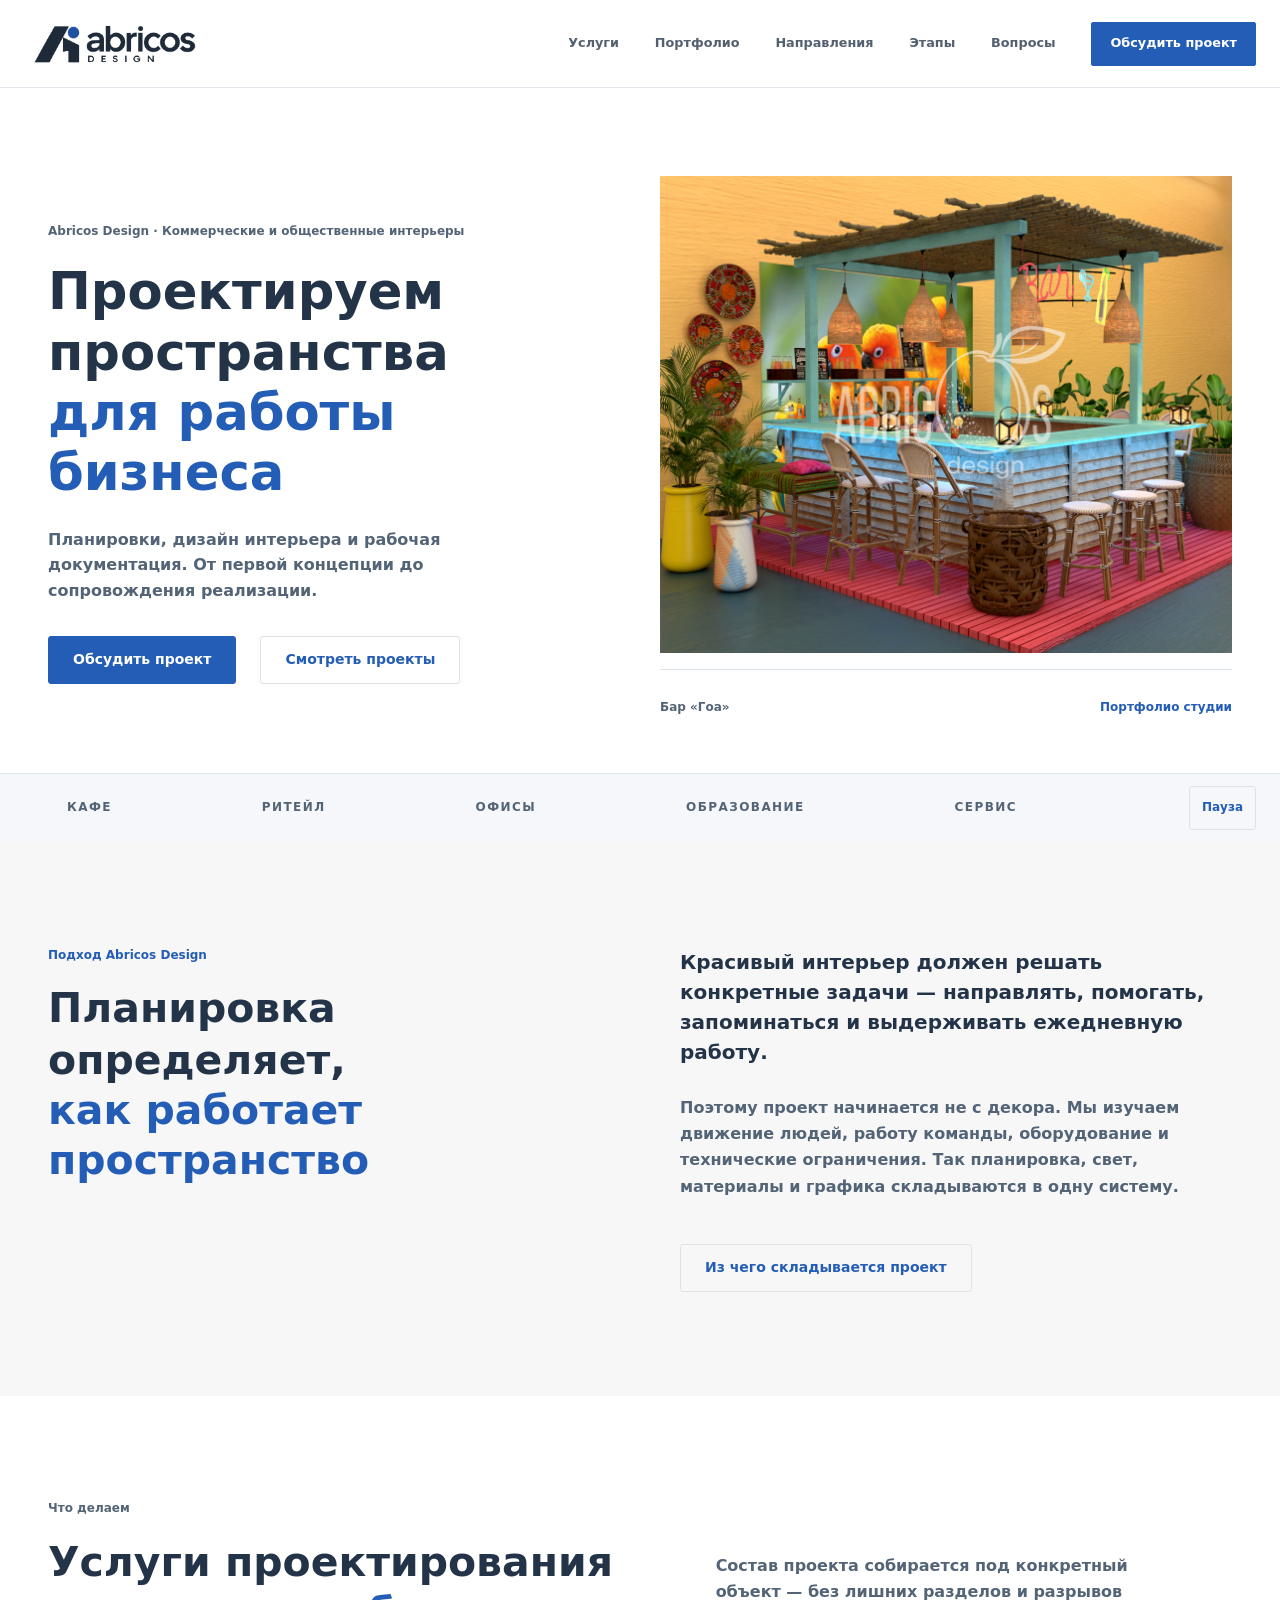
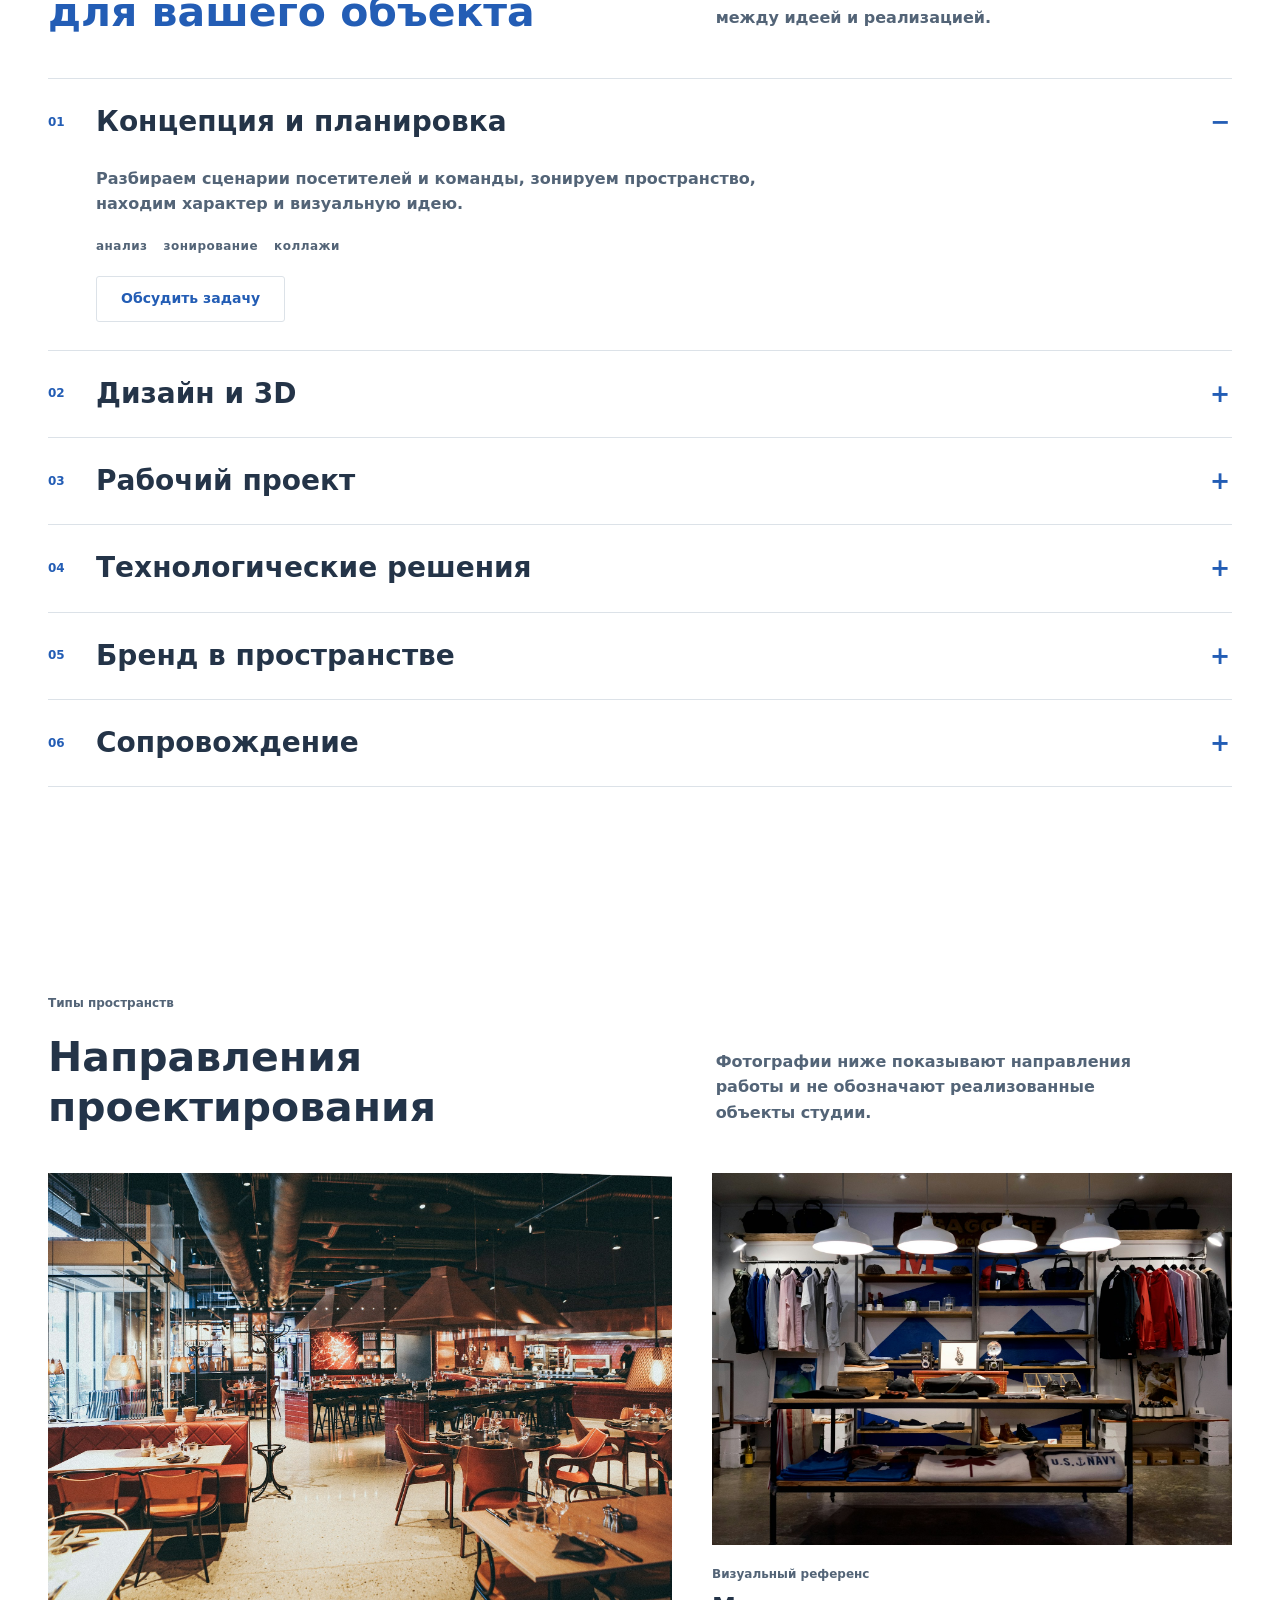
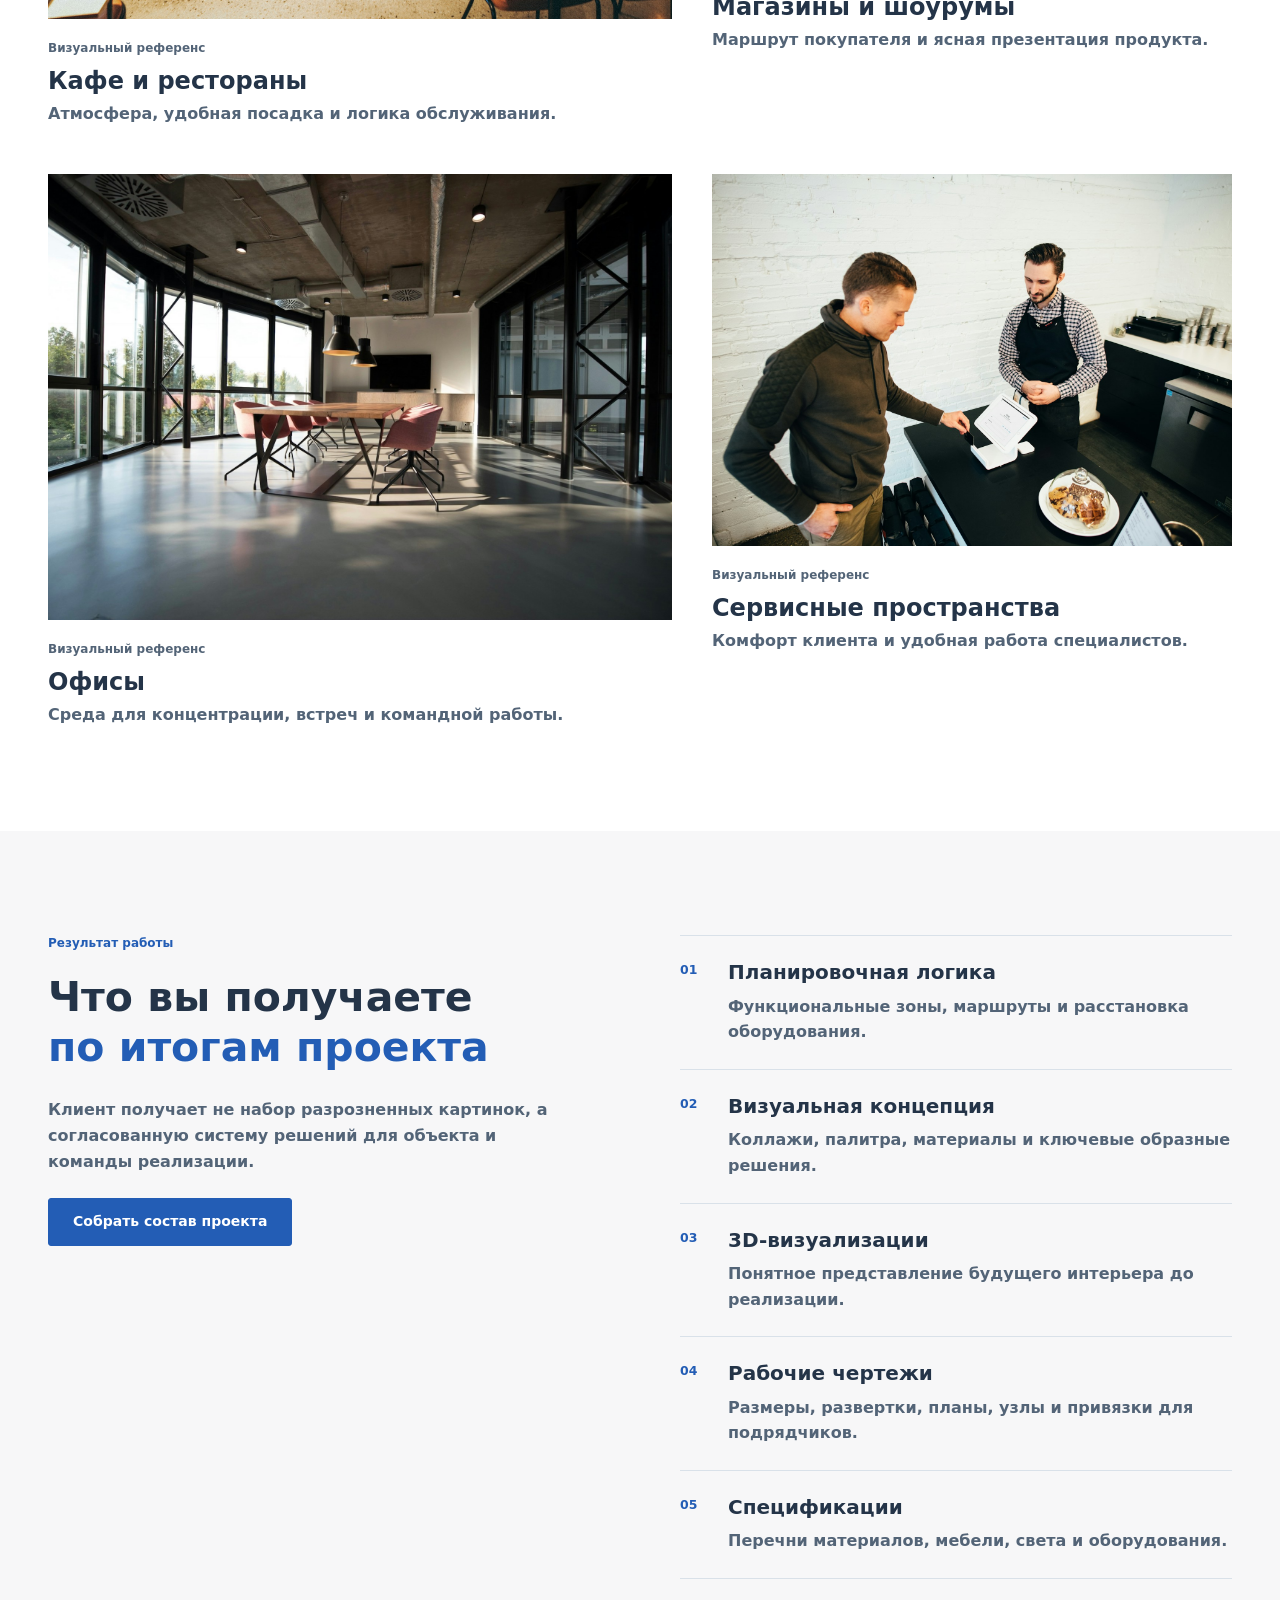
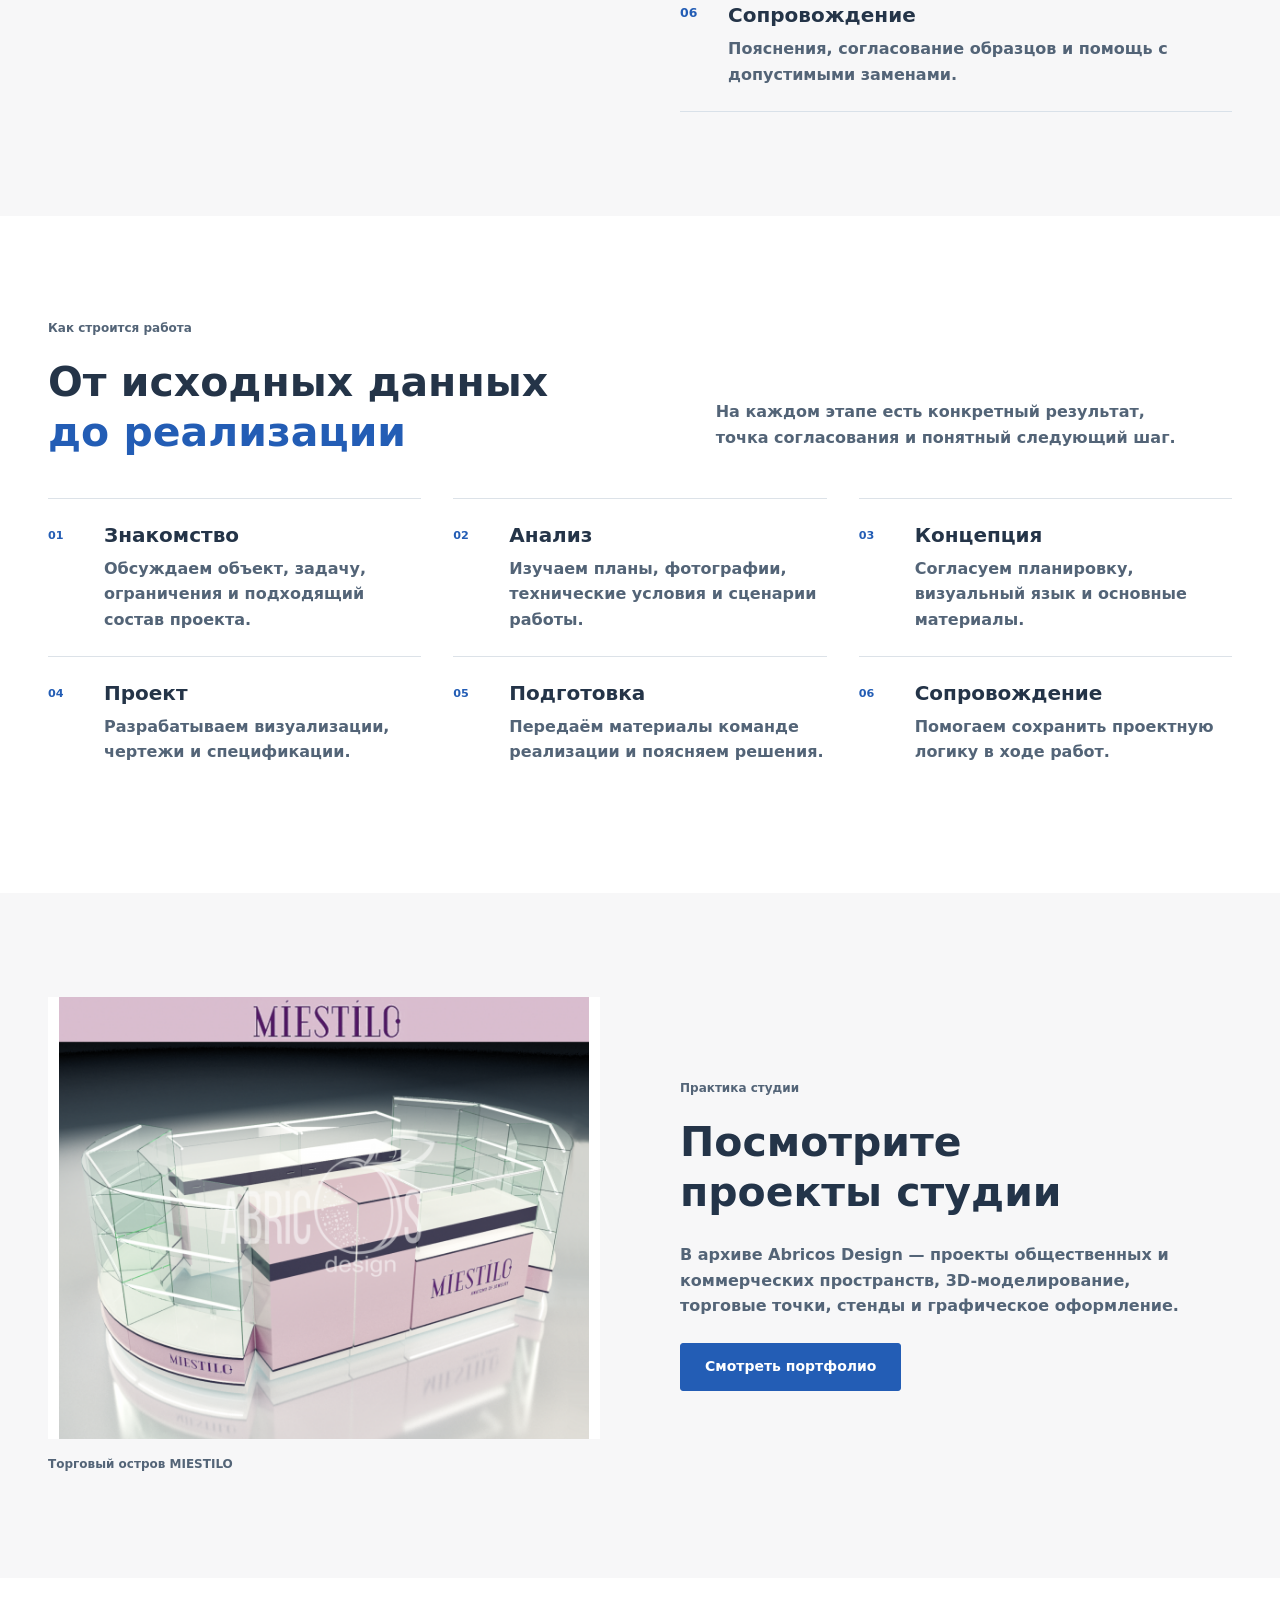
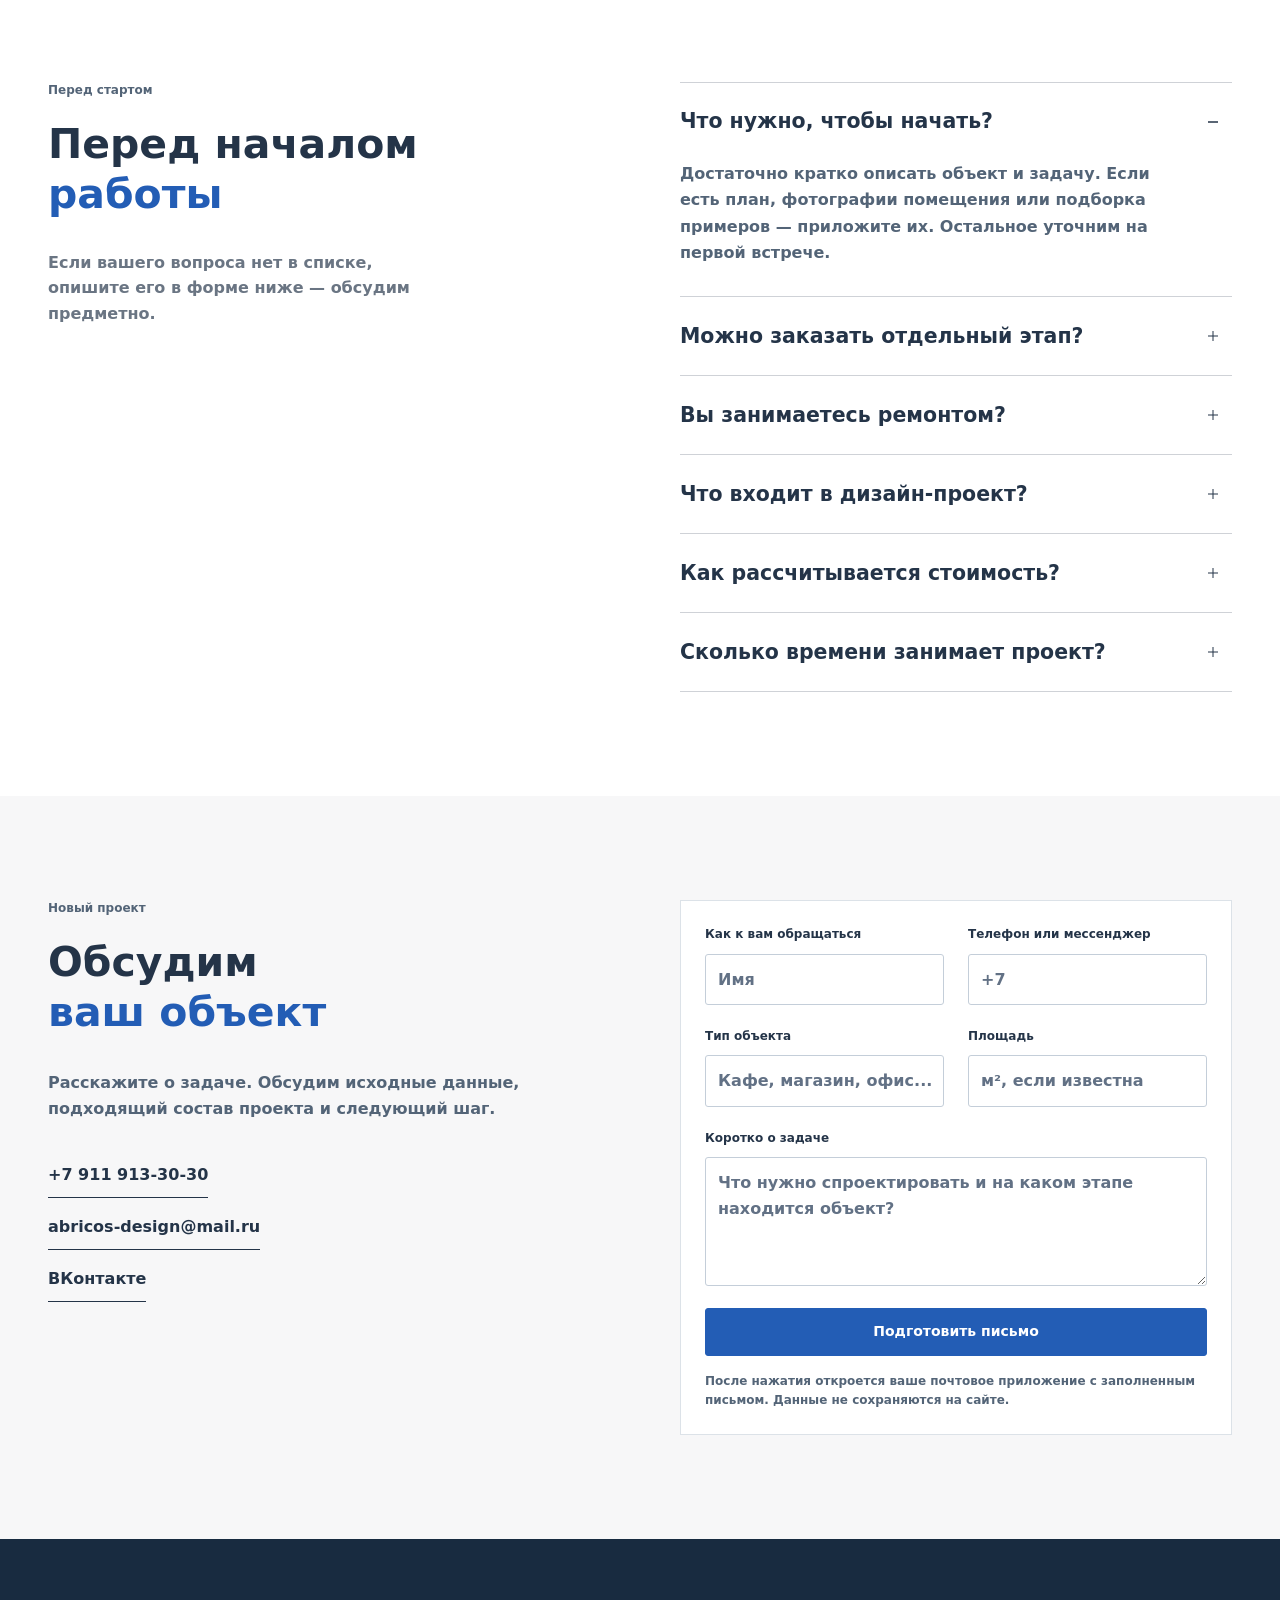
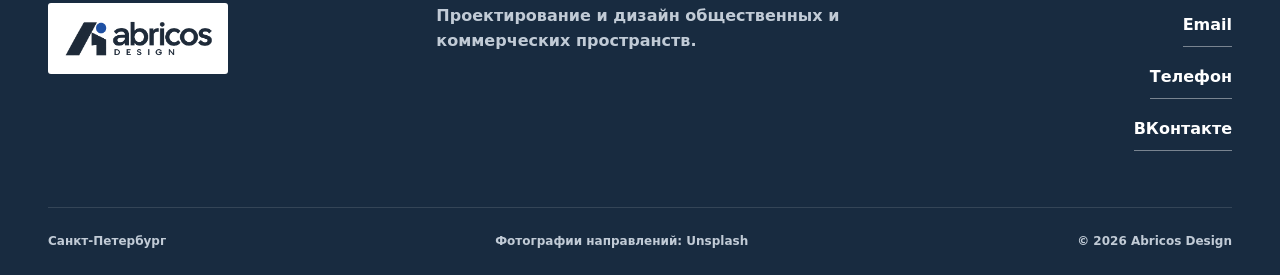
==== commit 58676b70: "Adopt UIkit controls, remove arrows and animate direction strip" ====
--- a/index.html
+++ b/index.html
@@ -15,6 +15,7 @@
     <meta name="twitter:image" content="./og-v2.png">
     <title>Abricos Design — проектирование коммерческих пространств</title>
     <link rel="icon" href="./favicon.svg" type="image/svg+xml">
+    <link rel="stylesheet" href="./vendor/uikit.min.css">
     <link rel="stylesheet" href="./styles.css">
     <link rel="stylesheet" href="./redesign.css">
     <script>document.documentElement.classList.add("js");</script>
@@ -46,7 +47,7 @@
           <a href="#faq">Вопросы</a>
           <a class="site-nav__contact" href="#contact">
             Обсудить проект
-            <span class="arrow-mark" aria-hidden="true"></span>
+
           </a>
         </nav>
       </header>
@@ -62,13 +63,13 @@
             Планировки, дизайн интерьера и рабочая документация. От первой концепции до сопровождения реализации.
           </p>
           <div class="hero__actions">
-            <a class="button button--primary" href="#contact">
+            <a class="uk-button uk-button-primary button button--primary" href="#contact">
               Обсудить проект
-              <span class="arrow-mark" aria-hidden="true"></span>
+
             </a>
-            <a class="text-link" href="./portfolio/">
+            <a class="uk-button uk-button-default text-link" href="./portfolio/">
               Смотреть проекты
-              <span class="arrow-mark" aria-hidden="true"></span>
+
             </a>
           </div>
         </div>
@@ -77,15 +78,12 @@
           <div class="hero__arch">
             <img src="./portfolio/goa-bar.png" alt="Проект бара «Гоа»: открытая стойка, деревянная отделка и бирюзовые стулья" width="1200" height="900" fetchpriority="high">
           </div>
-          <figcaption class="hero__caption"><span>Бар «Гоа»</span><a href="./portfolio/">Портфолио студии<span class="arrow-mark" aria-hidden="true"></span></a></figcaption>
+          <figcaption class="hero__caption"><span>Бар «Гоа»</span><a href="./portfolio/">Портфолио студии</a></figcaption>
         </figure>
 
         <div class="hero__types" aria-label="Типы объектов">
-          <span>Кафе</span>
-          <span>Ритейл</span>
-          <span>Офисы</span>
-          <span>Образование</span>
-          <span>Сервис</span>
+          <div class="types-window"><div class="types-track"><div class="types-group"><span>Кафе</span><span>Ритейл</span><span>Офисы</span><span>Образование</span><span>Сервис</span></div><div class="types-group" aria-hidden="true"><span>Кафе</span><span>Ритейл</span><span>Офисы</span><span>Образование</span><span>Сервис</span></div></div></div>
+          <button class="types-pause uk-button uk-button-default" type="button" aria-pressed="false" aria-label="Остановить движение направлений">Пауза</button>
         </div>
       </section>
 
@@ -102,9 +100,9 @@
           <p>
             Поэтому проект начинается не с декора. Мы изучаем движение людей, работу команды, оборудование и технические ограничения. Так планировка, свет, материалы и графика складываются в одну систему.
           </p>
-          <a class="text-link text-link--light" href="#services">
+          <a class="uk-button uk-button-default text-link text-link--light" href="#services">
             Из чего складывается проект
-            <span class="arrow-mark" aria-hidden="true"></span>
+
           </a>
         </div>
         <div class="apricot-shape" aria-hidden="true"><span></span></div>
@@ -126,37 +124,37 @@
             <div class="service-card__tags" aria-label="Состав услуги">
               <span>анализ</span><span>зонирование</span><span>коллажи</span>
             </div>
-          <a class="text-link" href="#contact">Обсудить задачу<span class="arrow-mark" aria-hidden="true"></span></a></div></details>
+          <a class="uk-button uk-button-default text-link" href="#contact">Обсудить задачу</a></div></details>
           <details class="service-row"><summary><span>02</span><h3>Дизайн и 3D</h3></summary><div class="service-row__body">
             <p>Собираем цельный интерьер: материалы, свет, мебель, цвет и детальные визуализации до начала работ.</p>
             <div class="service-card__tags" aria-label="Состав услуги">
               <span>интерьер</span><span>визуализация</span><span>материалы</span>
             </div>
-          <a class="text-link" href="#contact">Обсудить задачу<span class="arrow-mark" aria-hidden="true"></span></a></div></details>
+          <a class="uk-button uk-button-default text-link" href="#contact">Обсудить задачу</a></div></details>
           <details class="service-row"><summary><span>03</span><h3>Рабочий проект</h3></summary><div class="service-row__body">
             <p>Готовим понятный комплект чертежей и спецификаций, с которым подрядчикам проще реализовать замысел точно.</p>
             <div class="service-card__tags" aria-label="Состав услуги">
               <span>чертежи</span><span>узлы</span><span>спецификации</span>
             </div>
-          <a class="text-link" href="#contact">Обсудить задачу<span class="arrow-mark" aria-hidden="true"></span></a></div></details>
+          <a class="uk-button uk-button-default text-link" href="#contact">Обсудить задачу</a></div></details>
           <details class="service-row"><summary><span>04</span><h3>Технологические решения</h3></summary><div class="service-row__body">
             <p>Увязываем планировку с оборудованием и рабочими процессами коммерческого или общественного объекта.</p>
             <div class="service-card__tags" aria-label="Состав услуги">
               <span>оборудование</span><span>потоки</span><span>технология</span>
             </div>
-          <a class="text-link" href="#contact">Обсудить задачу<span class="arrow-mark" aria-hidden="true"></span></a></div></details>
+          <a class="uk-button uk-button-default text-link" href="#contact">Обсудить задачу</a></div></details>
           <details class="service-row"><summary><span>05</span><h3>Бренд в пространстве</h3></summary><div class="service-row__body">
             <p>Соединяем интерьер с айдентикой: входная группа, навигация, графика и оформление точек контакта.</p>
             <div class="service-card__tags" aria-label="Состав услуги">
               <span>навигация</span><span>оформление</span><span>айдентика</span>
             </div>
-          <a class="text-link" href="#contact">Обсудить задачу<span class="arrow-mark" aria-hidden="true"></span></a></div></details>
+          <a class="uk-button uk-button-default text-link" href="#contact">Обсудить задачу</a></div></details>
           <details class="service-row"><summary><span>06</span><h3>Сопровождение</h3></summary><div class="service-row__body">
             <p>Отвечаем на вопросы команды реализации, проверяем решения и помогаем корректно работать с заменами.</p>
             <div class="service-card__tags" aria-label="Состав услуги">
               <span>авторский контроль</span><span>подбор</span><span>координация</span>
             </div>
-          <a class="text-link" href="#contact">Обсудить задачу<span class="arrow-mark" aria-hidden="true"></span></a></div></details>
+          <a class="uk-button uk-button-default text-link" href="#contact">Обсудить задачу</a></div></details>
         </div>
       </section>
 
@@ -219,9 +217,9 @@
           <p>
             Клиент получает не набор разрозненных картинок, а согласованную систему решений для объекта и команды реализации.
           </p>
-          <a class="button button--sand" href="#contact">
+          <a class="uk-button uk-button-primary button button--sand" href="#contact">
             Собрать состав проекта
-            <span class="arrow-mark" aria-hidden="true"></span>
+
           </a>
         </div>
         <div class="deliverables__list">
@@ -298,7 +296,7 @@
       <section class="archive">
         <a class="archive__project" href="./portfolio/">
           <img src="./portfolio/miestilo.png" alt="Проект торгового острова MIESTILO" loading="lazy">
-          <span>Торговый остров MIESTILO<span class="arrow-mark" aria-hidden="true"></span></span>
+          <span>Торговый остров MIESTILO</span>
         </a>
         <div class="archive__copy" data-reveal>
           <p class="eyebrow">Практика студии</p>
@@ -306,9 +304,9 @@
           <p>
             В архиве Abricos Design — проекты общественных и коммерческих пространств, 3D-моделирование, торговые точки, стенды и графическое оформление.
           </p>
-          <a class="button button--outline" href="./portfolio/">
+          <a class="uk-button uk-button-primary button button--outline" href="./portfolio/">
             Смотреть портфолио
-            <span class="arrow-mark" aria-hidden="true"></span>
+
           </a>
         </div>
       </section>
@@ -386,30 +384,30 @@
           <div class="brief-form__row">
             <label>
               <span>Как к вам обращаться</span>
-              <input name="name" type="text" autocomplete="name" placeholder="Имя" required>
+              <input class="uk-input" name="name" type="text" autocomplete="name" placeholder="Имя" required>
             </label>
             <label>
               <span>Телефон или мессенджер</span>
-              <input name="contact" type="text" autocomplete="tel" placeholder="+7" required>
+              <input class="uk-input" name="contact" type="text" autocomplete="tel" placeholder="+7" required>
             </label>
           </div>
           <div class="brief-form__row">
             <label>
               <span>Тип объекта</span>
-              <input name="object" type="text" placeholder="Кафе, магазин, офис..." required>
+              <input class="uk-input" name="object" type="text" placeholder="Кафе, магазин, офис..." required>
             </label>
             <label>
               <span>Площадь</span>
-              <input name="area" type="text" inputmode="numeric" placeholder="м², если известна">
+              <input class="uk-input" name="area" type="text" inputmode="numeric" placeholder="м², если известна">
             </label>
           </div>
           <label>
             <span>Коротко о задаче</span>
-            <textarea name="message" rows="4" placeholder="Что нужно спроектировать и на каком этапе находится объект?" required></textarea>
+            <textarea class="uk-textarea" name="message" rows="4" placeholder="Что нужно спроектировать и на каком этапе находится объект?" required></textarea>
           </label>
-          <button class="button button--dark" type="submit">
+          <button class="uk-button uk-button-primary button button--dark" type="submit">
             Подготовить письмо
-            <span class="arrow-mark" aria-hidden="true"></span>
+
           </button>
           <p class="brief-form__note">
             После нажатия откроется ваше почтовое приложение с заполненным письмом. Данные не сохраняются на сайте.
--- a/styles.css
+++ b/styles.css
@@ -261,41 +261,7 @@
   background: var(--sand);
 }
 
-.arrow-mark {
-  position: relative;
-  display: inline-block;
-  flex: 0 0 auto;
-  width: 23px;
-  height: 10px;
-  transition: transform 220ms ease;
-}
-
-.arrow-mark::before {
-  position: absolute;
-  top: 50%;
-  left: 0;
-  width: 21px;
-  height: 1px;
-  content: "";
-  background: currentColor;
-}
-
-.arrow-mark::after {
-  position: absolute;
-  top: 2px;
-  right: 0;
-  width: 6px;
-  height: 6px;
-  content: "";
-  border-top: 1px solid currentColor;
-  border-right: 1px solid currentColor;
-  transform: rotate(45deg);
-}
-
-a:hover > .arrow-mark,
-button:hover > .arrow-mark {
-  transform: translateX(4px);
-}
+
 
 .menu-toggle {
   display: none;
--- a/redesign.css
+++ b/redesign.css
@@ -120,3 +120,25 @@
 .hero__visual { animation: none; }
 [hidden] { display: none !important; }
 .skip-link:not(:focus) { clip-path: inset(50%); width: 1px; height: 1px; overflow: hidden; padding: 0; }
+
+/* UIkit controls in the approved brand colours. */
+.uk-button { font-family: inherit; text-transform: none; font-size: 14px; font-weight: 600; line-height: 1.4; min-height: 48px; padding: 12px 24px; display: inline-flex; align-items: center; justify-content: center; gap: 0; border-radius: 3px; }
+.uk-button-primary { color: #fff; background: var(--accent); border: 1px solid var(--accent); }
+.uk-button-primary:hover,.uk-button-primary:focus { color: #fff; background: #18478e; }
+.uk-button-default,.text-link,.text-link--light { color: var(--accent); background: transparent; border: 1px solid var(--rule); }
+.uk-button-default:hover,.uk-button-default:focus { color: #18478e; background: var(--surface); border-color: #aebbc9; }
+.brief-form .uk-input,.brief-form .uk-textarea { border: 1px solid #c4ced9; border-radius: 3px; padding: 12px; color: var(--text); background: #fff; height: auto; }
+.brief-form .uk-input:focus,.brief-form .uk-textarea:focus { border-color: var(--accent); outline: 2px solid #235db533; outline-offset: 2px; }
+.portfolio-card__open { width: auto; height: auto; padding: 10px 14px; min-height: 44px; font-size: 12px; }
+.hero__types { display: flex; flex-wrap: nowrap; justify-content: space-between; padding: 12px 24px; gap: 24px; overflow: hidden; }
+.types-window { overflow: hidden; min-width: 0; flex: 1; }
+.types-track { display: flex; width: max-content; animation: types-scroll 32s linear infinite; }
+.types-group { display: flex; flex: none; align-items: center; justify-content: space-around; gap: 64px; min-width: max(1100px, calc(100vw - 180px)); padding-right: 64px; }
+.hero__types .types-group span { display: block; white-space: nowrap; font-size: 12px; letter-spacing: .12em; }
+.types-pause.uk-button { flex: none; min-height: 44px; font-size: 12px; padding: 8px 12px; }
+.hero__types:hover .types-track,.hero__types:focus-within .types-track,.hero__types.is-paused .types-track { animation-play-state: paused; }
+@keyframes types-scroll { to { transform: translateX(-50%); } }
+@media(prefers-reduced-motion: reduce) { .types-track { animation: none; width: auto; } .types-group { min-width: 0; flex-wrap: wrap; gap: 12px 24px; padding: 0; justify-content: flex-start; } .types-group[aria-hidden],.types-pause { display: none; } }
+
+h1,h2,h3,h4 { font-family: inherit; color: inherit; }
+a:hover { text-decoration: none; }
